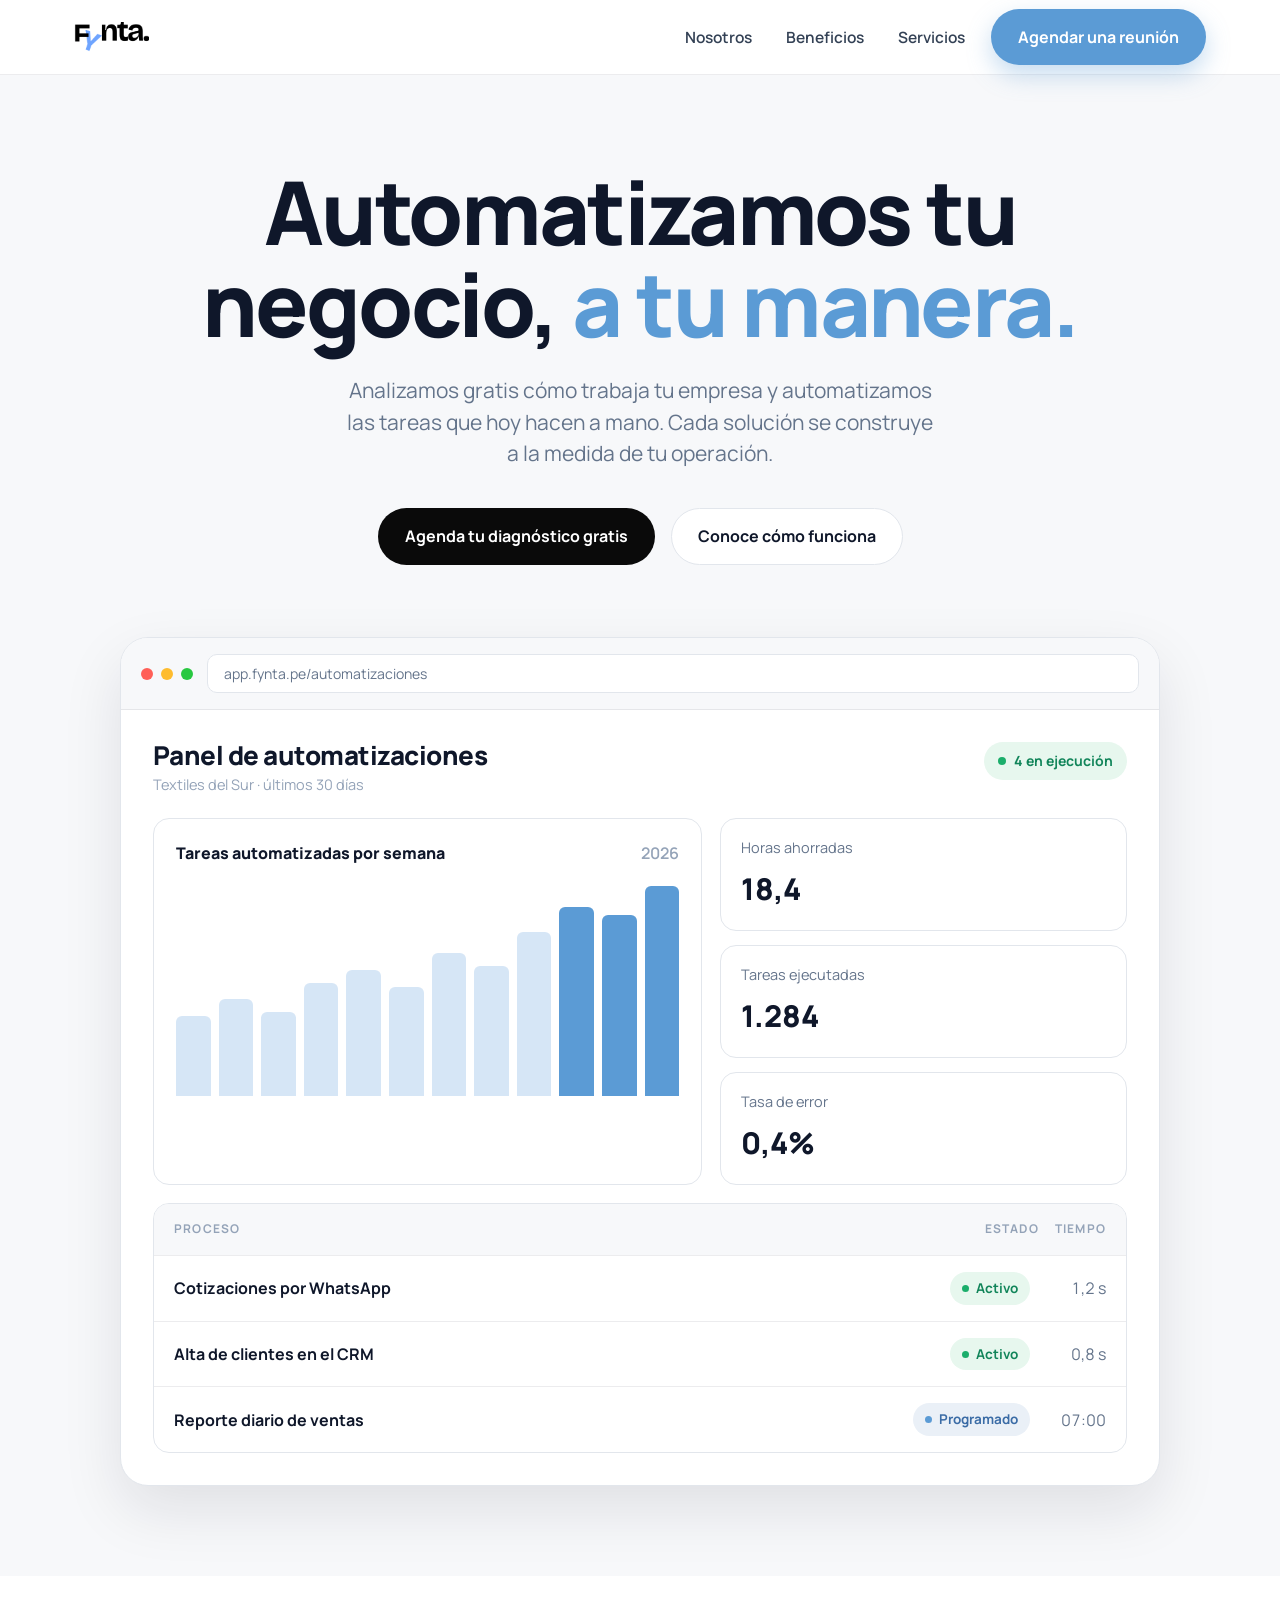
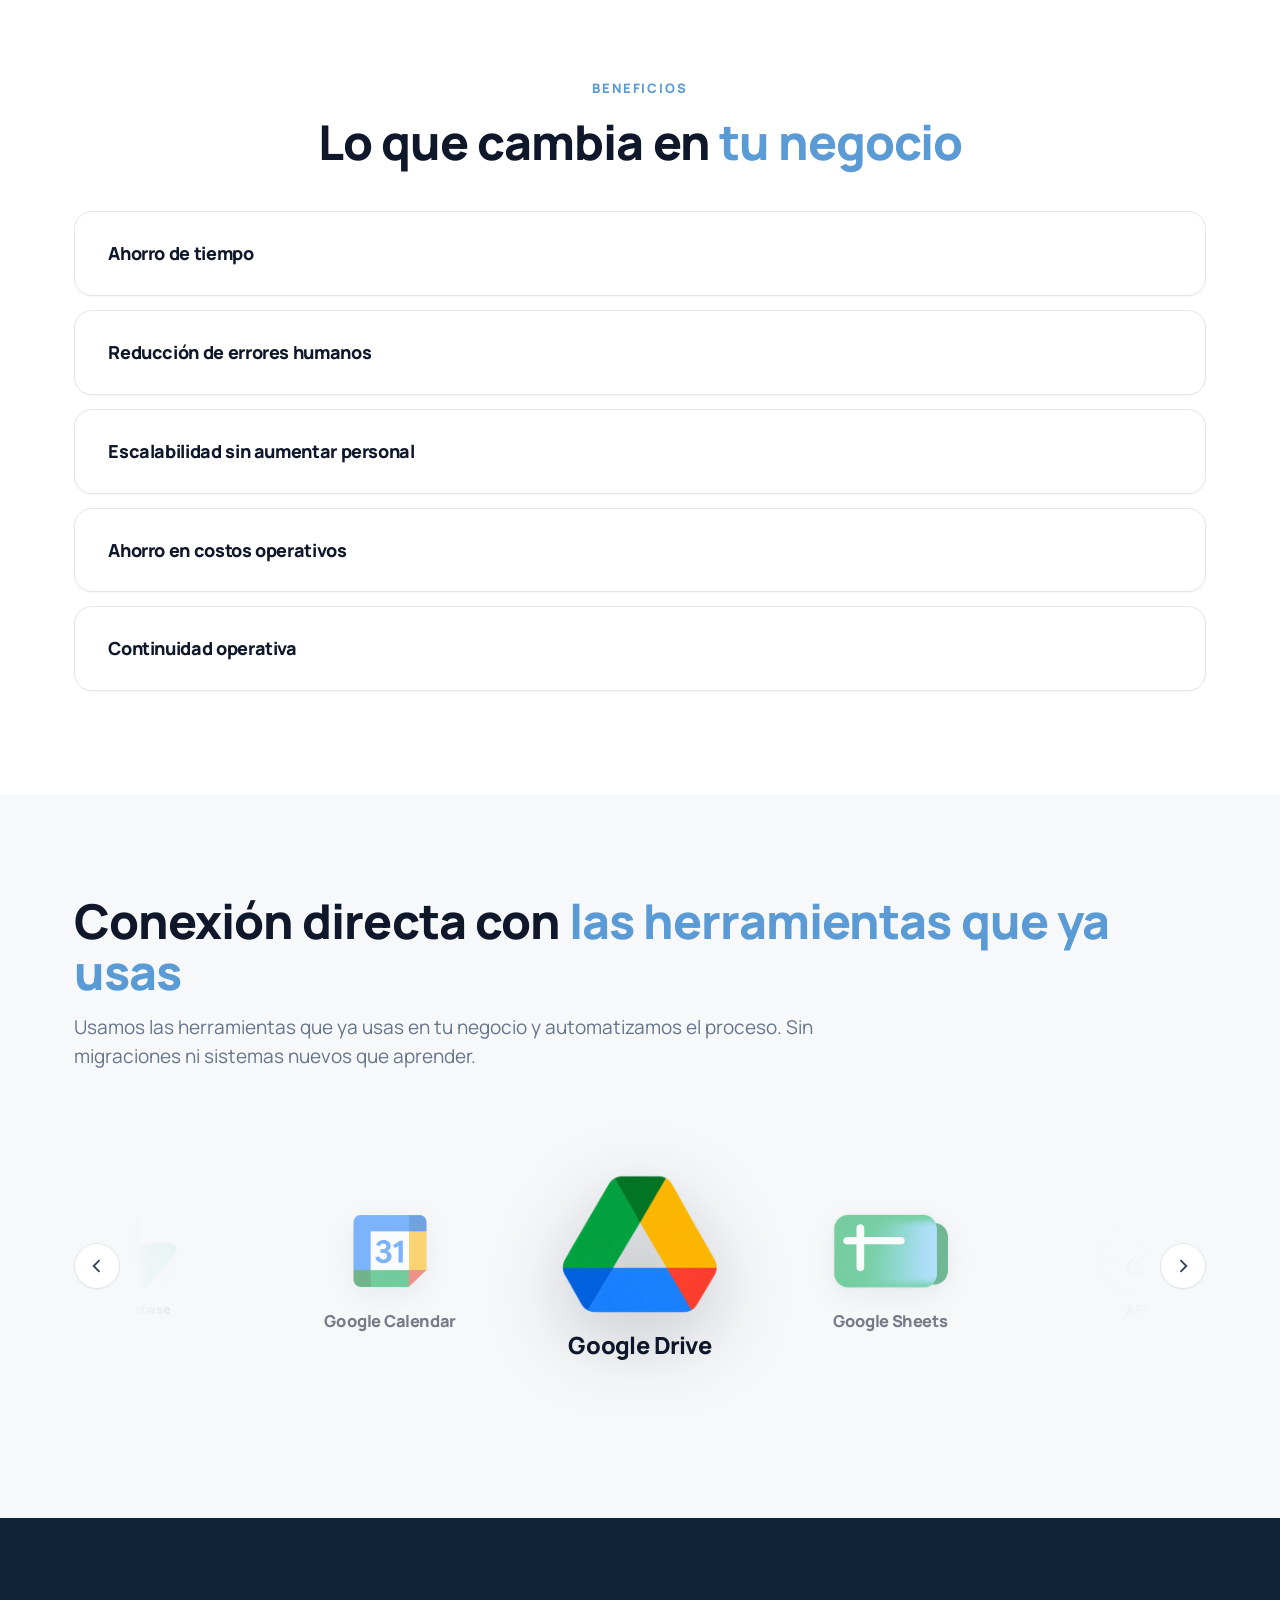
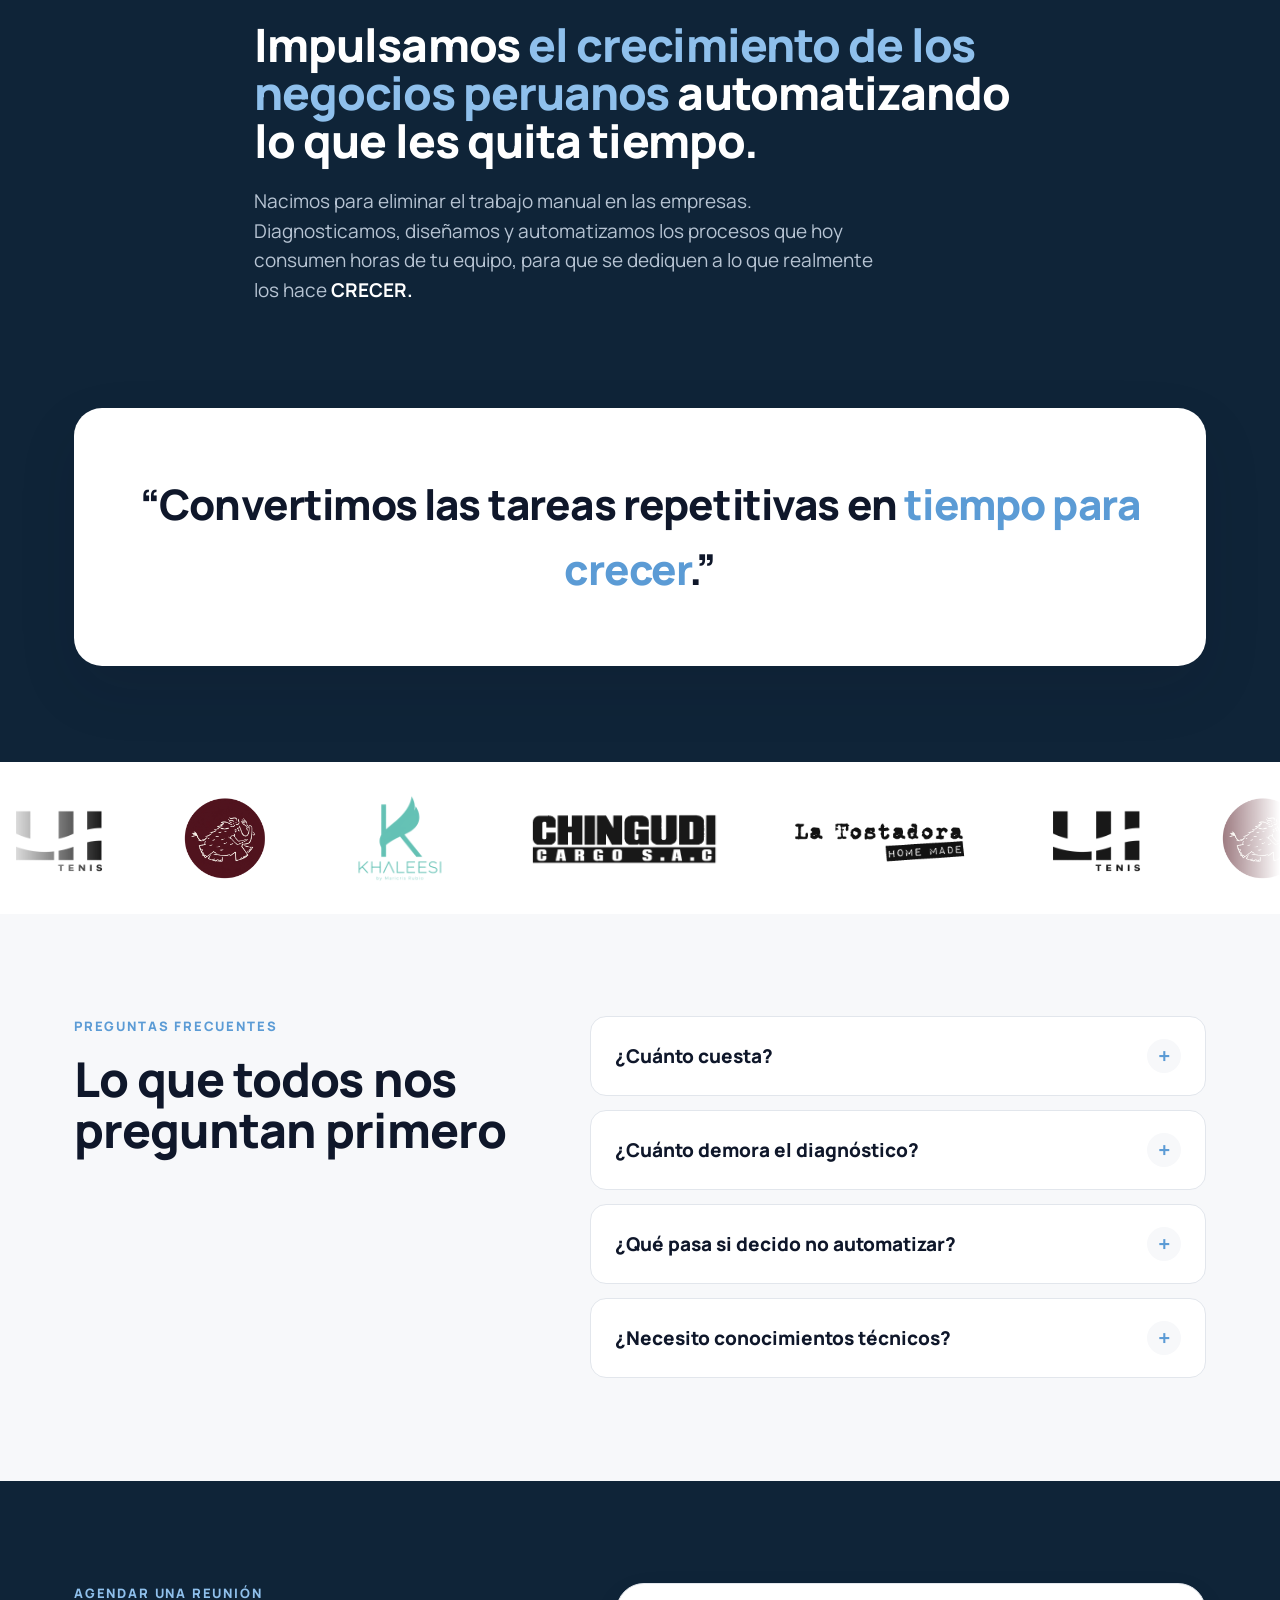
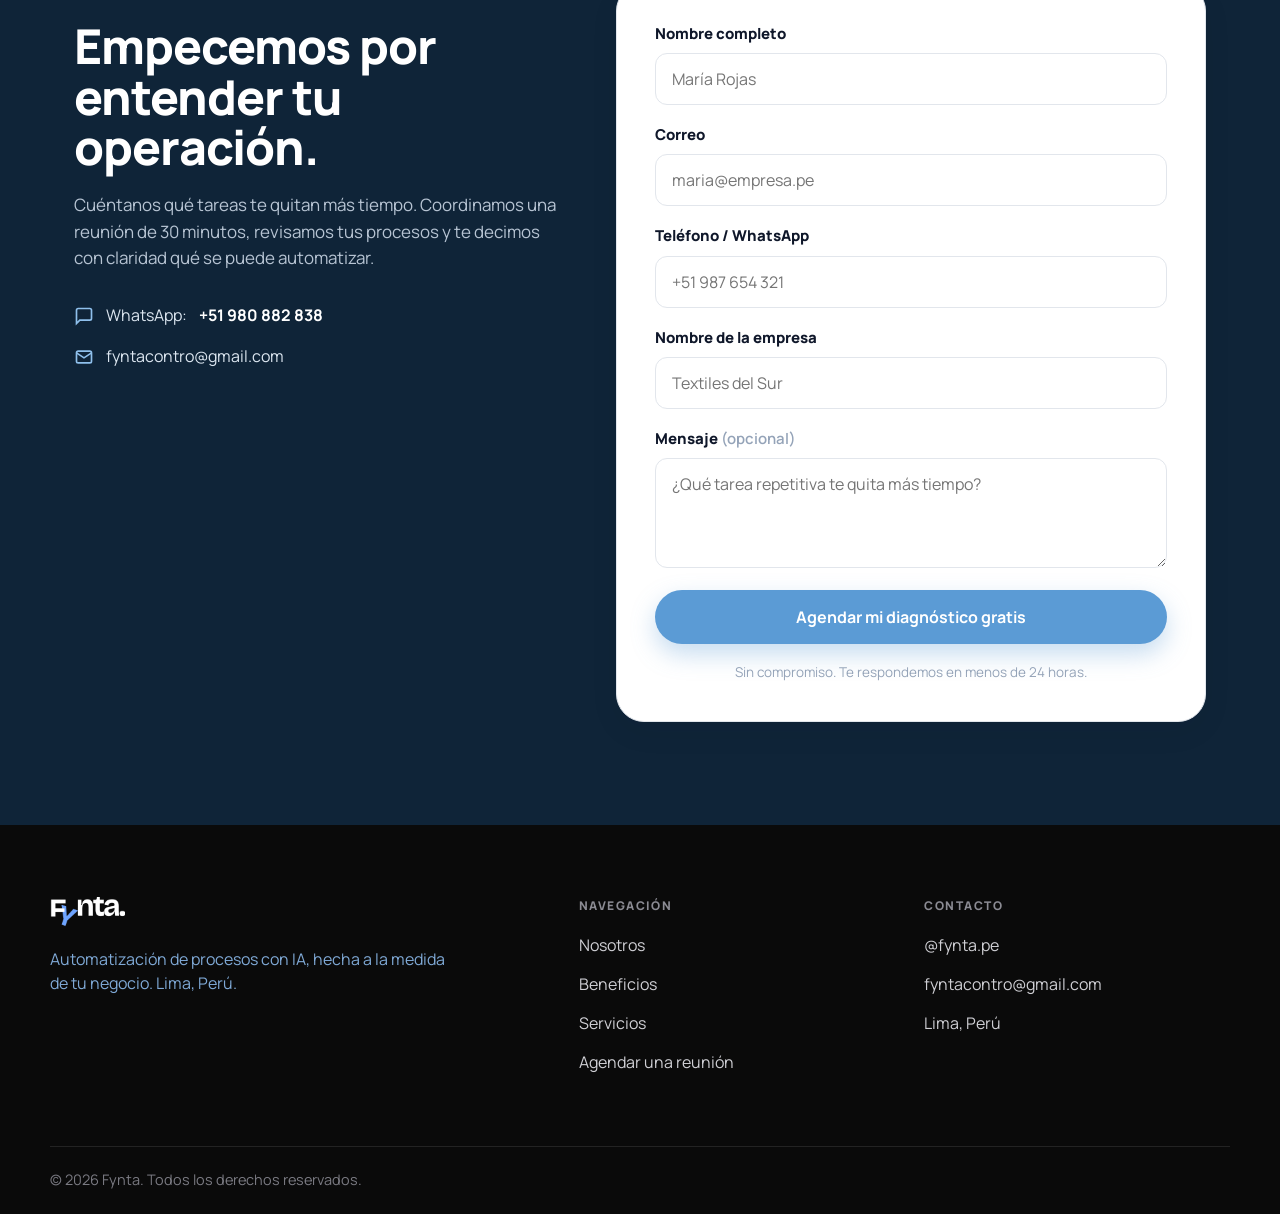
==== index.html @ aec4f963 "Título a solo "Fynta" y nuevo favicon (ícono Fy) Co-Authored-By: Claude Opus 4.8 <noreply@anthropic." ====
<!doctype html>
<html lang="es">
<head>
<meta charset="utf-8" />
<meta name="viewport" content="width=device-width, initial-scale=1" />
<title>Fynta</title>
<meta name="description" content="Analizamos gratis cómo trabaja tu empresa y automatizamos las tareas que hoy hacen a mano. Automatización de procesos con IA, a la medida de tu negocio. Lima, Perú." />
<link rel="preconnect" href="https://fonts.googleapis.com" />
<link rel="preconnect" href="https://fonts.gstatic.com" crossorigin />
<link href="https://fonts.googleapis.com/css2?family=Manrope:wght@500;600;700;800&family=Inter:wght@500;600;700;800&display=swap" rel="stylesheet" />
<link rel="stylesheet" href="styles.css" />
<link rel="icon" href="assets/favicon.png" />
</head>
<body>

<!-- ============ NAVBAR ============ -->
<header class="nav" id="nav">
  <div class="wrap nav-inner">
    <a class="nav-logo" href="index.html" aria-label="Fynta — inicio"><img src="assets/logo-fynta.png" alt="Fynta" /></a>
    <nav class="nav-links">
      <a href="#nosotros">Nosotros</a>
      <a href="#beneficios">Beneficios</a>
      <a href="servicios.html">Servicios</a>
    </nav>
    <div class="nav-cta">
      <a class="btn btn-brand" href="#agendar">Agendar una reunión</a>
    </div>
    <button class="nav-toggle" aria-label="Abrir menú"><span></span><span></span><span></span></button>
  </div>
</header>

<!-- ============ HERO ============ -->
<section class="hero">
  <div class="wrap">
    <h1>Automatizamos tu<br>negocio, <span class="accent">a tu manera.</span></h1>
    <p class="sub">Analizamos gratis cómo trabaja tu empresa y automatizamos las tareas que hoy hacen a mano. Cada solución se construye a la medida de tu operación.</p>
    <div class="hero-cta">
      <a class="btn btn-dark" href="#agendar">Agenda tu diagnóstico gratis</a>
      <a class="btn btn-outline" href="servicios.html">Conoce cómo funciona</a>
    </div>

    <!-- mockup panel -->
    <div class="mock" aria-hidden="true">
      <div class="mock-bar">
        <div class="dots"><i></i><i></i><i></i></div>
        <div class="mock-url">app.fynta.pe/automatizaciones</div>
      </div>
      <div class="mock-body">
        <div class="mock-head">
          <div>
            <h3>Panel de automatizaciones</h3>
            <p>Textiles del Sur · últimos 30 días</p>
          </div>
          <span class="badge-run">4 en ejecución</span>
        </div>
        <div class="mock-grid">
          <div class="chart-card">
            <div class="ct">Tareas automatizadas por semana <span>2026</span></div>
            <div class="bars">
              <i style="height:38%"></i><i style="height:46%"></i><i style="height:40%"></i>
              <i style="height:54%"></i><i style="height:60%"></i><i style="height:52%"></i>
              <i style="height:68%"></i><i style="height:62%"></i><i style="height:78%"></i>
              <i class="hot" style="height:90%"></i><i class="hot" style="height:86%"></i><i class="hot" style="height:100%"></i>
            </div>
          </div>
          <div class="metrics">
            <div class="metric"><div class="l">Horas ahorradas</div><div class="v">18,4</div></div>
            <div class="metric"><div class="l">Tareas ejecutadas</div><div class="v">1.284</div></div>
            <div class="metric"><div class="l">Tasa de error</div><div class="v">0,4%</div></div>
          </div>
        </div>
        <div class="proc">
          <div class="row h"><span>Proceso</span><span>Estado</span><span>Tiempo</span></div>
          <div class="row"><span class="name">Cotizaciones por WhatsApp</span><span class="tag on">Activo</span><span class="time">1,2 s</span></div>
          <div class="row"><span class="name">Alta de clientes en el CRM</span><span class="tag on">Activo</span><span class="time">0,8 s</span></div>
          <div class="row"><span class="name">Reporte diario de ventas</span><span class="tag sch">Programado</span><span class="time">07:00</span></div>
        </div>
      </div>
    </div>
  </div>
</section>

<!-- ============ BENEFICIOS ============ -->
<section class="section" id="beneficios">
  <div class="wrap ben-wrap">
    <div class="ben-intro">
      <div class="kicker">Beneficios</div>
      <h2 class="sec-title">Lo que cambia en <span class="accent">tu negocio</span></h2>
    </div>
    <div class="ben-list">
      <article class="ben-item">
        <h3>Ahorro de tiempo</h3>
        <p>Las tareas repetitivas y manuales se ejecutan de forma automática, reduciendo drásticamente el tiempo que antes tomaba hacerlas a mano.</p>
      </article>
      <article class="ben-item">
        <h3>Reducción de errores humanos</h3>
        <p>Al eliminar la intervención manual en procesos rutinarios, se minimizan los errores por fatiga, descuido o falta de atención.</p>
      </article>
      <article class="ben-item">
        <h3>Escalabilidad sin aumentar personal</h3>
        <p>El sistema puede absorber mayor volumen de trabajo sin que la empresa necesite contratar más personas para sostener ese crecimiento.</p>
      </article>
      <article class="ben-item">
        <h3>Ahorro en costos operativos</h3>
        <p>Se reduce la dependencia de personal dedicado exclusivamente a tareas repetitivas, disminuyendo los costos asociados a esa carga de trabajo.</p>
      </article>
      <article class="ben-item">
        <h3>Continuidad operativa</h3>
        <p>Los procesos automatizados no dependen de que una persona en particular esté presente; el trabajo sigue fluyendo aunque haya ausencias o cambios de personal.</p>
      </article>
    </div>
  </div>
</section>

<!-- ============ ECOSISTEMA ============ -->
<section class="section" style="background:var(--gray-50)" id="ecosistema">
  <div class="wrap">
    <h2 class="sec-title">Conexión directa con <span class="accent">las herramientas que ya usas</span></h2>
    <p class="eco-sub">Usamos las herramientas que ya usas en tu negocio y automatizamos el proceso. Sin migraciones ni sistemas nuevos que aprender.</p>

    <div class="eco-carousel">
      <button class="eco-nav prev" aria-label="Anterior">
        <svg viewBox="0 0 24 24" fill="none" stroke="currentColor" stroke-width="2.2"><path d="M15 5l-7 7 7 7"/></svg>
      </button>
      <div class="eco-stage"><div class="eco-track">
        <article class="eco-card">
          <div class="eco-logo"><img src="assets/google-drive.webp" alt="Google Drive" loading="lazy"></div>
          <h3 class="eco-name">Google Drive</h3>
        </article>
        <article class="eco-card">
          <div class="eco-logo"><img src="assets/google-sheets.webp" alt="Google Sheets" loading="lazy"></div>
          <h3 class="eco-name">Google Sheets</h3>
        </article>
        <article class="eco-card">
          <div class="eco-logo"><img src="assets/apis.webp" alt="APIs" loading="lazy"></div>
          <h3 class="eco-name">APIs</h3>
        </article>
        <article class="eco-card">
          <div class="eco-logo"><img src="assets/meta.webp" alt="Meta" loading="lazy"></div>
          <h3 class="eco-name">Meta</h3>
        </article>
        <article class="eco-card">
          <div class="eco-logo"><img src="assets/web.webp" alt="Páginas web" loading="lazy"></div>
          <h3 class="eco-name">Páginas web</h3>
        </article>
        <article class="eco-card">
          <div class="eco-logo"><img src="assets/instagram.webp" alt="Instagram" loading="lazy"></div>
          <h3 class="eco-name">Instagram</h3>
        </article>
        <article class="eco-card">
          <div class="eco-logo"><img src="assets/gmail.webp" alt="Gmail" loading="lazy"></div>
          <h3 class="eco-name">Gmail</h3>
        </article>
        <article class="eco-card">
          <div class="eco-logo"><img src="assets/shopify.webp" alt="Shopify" loading="lazy"></div>
          <h3 class="eco-name">Shopify</h3>
        </article>
        <article class="eco-card">
          <div class="eco-logo"><img src="assets/whatsapp.webp" alt="WhatsApp" loading="lazy"></div>
          <h3 class="eco-name">WhatsApp</h3>
        </article>
        <article class="eco-card">
          <div class="eco-logo"><img src="assets/supabase.webp" alt="Supabase" loading="lazy"></div>
          <h3 class="eco-name">Supabase</h3>
        </article>
        <article class="eco-card">
          <div class="eco-logo"><img src="assets/google-calendar.webp" alt="Google Calendar" loading="lazy"></div>
          <h3 class="eco-name">Google Calendar</h3>
        </article>
      </div></div>
      <button class="eco-nav next" aria-label="Siguiente">
        <svg viewBox="0 0 24 24" fill="none" stroke="currentColor" stroke-width="2.2"><path d="M9 5l7 7-7 7"/></svg>
      </button>
    </div>
  </div>
</section>

<!-- ============ NOSOTROS ============ -->
<section class="section navy-sec" id="nosotros">
  <div class="wrap about">
    <div>
      <h2>Impulsamos <span class="lt">el crecimiento de los negocios peruanos</span> automatizando lo que les quita tiempo.</h2>
      <p>Nacimos para eliminar el trabajo manual en las empresas. Diagnosticamos, diseñamos y automatizamos los procesos que hoy consumen horas de tu equipo, para que se dediquen a lo que realmente los hace <b>CRECER.</b></p>
    </div>
  </div>
</section>

<!-- ============ FRASE DESTACADA ============ -->
<section class="quote-sec">
  <div class="wrap">
    <div class="quote-card">
      <p>“Convertimos las tareas repetitivas en <span class="accent">tiempo para crecer</span>.”</p>
    </div>
  </div>
</section>

<!-- ============ MARQUEE — EMPRESAS CLIENTES ============ -->
<section class="marquee-wrap empresas" aria-label="Empresas que confían en Fynta">
  <div class="marquee">
    <div class="marquee-track">
      <!-- set 1 (5 logos × 3 para densidad) -->
      <span class="chip"><img src="assets/cli-lh-tenis.png" alt="LH Tenis" loading="lazy"></span>
      <span class="chip"><img src="assets/cli-mammoth.webp" alt="" loading="lazy"></span>
      <span class="chip"><img src="assets/cli-khaleesi.png" alt="Khaleesi" loading="lazy"></span>
      <span class="chip"><img src="assets/cli-chingudi.png" alt="Chingudi Cargo" loading="lazy"></span>
      <span class="chip"><img src="assets/cli-tostadora.png" alt="La Tostadora Home Made" loading="lazy"></span>
      <span class="chip"><img src="assets/cli-lh-tenis.png" alt="LH Tenis" loading="lazy"></span>
      <span class="chip"><img src="assets/cli-mammoth.webp" alt="" loading="lazy"></span>
      <span class="chip"><img src="assets/cli-khaleesi.png" alt="Khaleesi" loading="lazy"></span>
      <span class="chip"><img src="assets/cli-chingudi.png" alt="Chingudi Cargo" loading="lazy"></span>
      <span class="chip"><img src="assets/cli-tostadora.png" alt="La Tostadora Home Made" loading="lazy"></span>
      <span class="chip"><img src="assets/cli-lh-tenis.png" alt="LH Tenis" loading="lazy"></span>
      <span class="chip"><img src="assets/cli-mammoth.webp" alt="" loading="lazy"></span>
      <span class="chip"><img src="assets/cli-khaleesi.png" alt="Khaleesi" loading="lazy"></span>
      <span class="chip"><img src="assets/cli-chingudi.png" alt="Chingudi Cargo" loading="lazy"></span>
      <span class="chip"><img src="assets/cli-tostadora.png" alt="La Tostadora Home Made" loading="lazy"></span>
      <!-- set 2 (duplicado exacto para loop continuo) -->
      <span class="chip"><img src="assets/cli-lh-tenis.png" alt="LH Tenis" loading="lazy"></span>
      <span class="chip"><img src="assets/cli-mammoth.webp" alt="" loading="lazy"></span>
      <span class="chip"><img src="assets/cli-khaleesi.png" alt="Khaleesi" loading="lazy"></span>
      <span class="chip"><img src="assets/cli-chingudi.png" alt="Chingudi Cargo" loading="lazy"></span>
      <span class="chip"><img src="assets/cli-tostadora.png" alt="La Tostadora Home Made" loading="lazy"></span>
      <span class="chip"><img src="assets/cli-lh-tenis.png" alt="LH Tenis" loading="lazy"></span>
      <span class="chip"><img src="assets/cli-mammoth.webp" alt="" loading="lazy"></span>
      <span class="chip"><img src="assets/cli-khaleesi.png" alt="Khaleesi" loading="lazy"></span>
      <span class="chip"><img src="assets/cli-chingudi.png" alt="Chingudi Cargo" loading="lazy"></span>
      <span class="chip"><img src="assets/cli-tostadora.png" alt="La Tostadora Home Made" loading="lazy"></span>
      <span class="chip"><img src="assets/cli-lh-tenis.png" alt="LH Tenis" loading="lazy"></span>
      <span class="chip"><img src="assets/cli-mammoth.webp" alt="" loading="lazy"></span>
      <span class="chip"><img src="assets/cli-khaleesi.png" alt="Khaleesi" loading="lazy"></span>
      <span class="chip"><img src="assets/cli-chingudi.png" alt="Chingudi Cargo" loading="lazy"></span>
      <span class="chip"><img src="assets/cli-tostadora.png" alt="La Tostadora Home Made" loading="lazy"></span>
    </div>
  </div>
</section>

<!-- ============ FAQ ============ -->
<section class="section" style="background:var(--gray-50)">
  <div class="wrap faq">
    <div class="faq-intro">
      <div class="kicker">Preguntas frecuentes</div>
      <h2 class="sec-title">Lo que todos nos preguntan primero</h2>
    </div>
    <div class="faq-list">
      <div class="faq-item">
        <button class="faq-q" aria-expanded="false">¿Cuánto cuesta? <span class="faq-icon">+</span></button>
        <div class="faq-a"><div class="inner">No trabajamos con precios estándar. El costo sale del diagnóstico gratuito: revisamos tu proceso, definimos el alcance y recién ahí te pasamos una cotización clara, sin sorpresas ni mensualidades obligatorias.</div></div>
      </div>
      <div class="faq-item">
        <button class="faq-q" aria-expanded="false">¿Cuánto demora el diagnóstico? <span class="faq-icon">+</span></button>
        <div class="faq-a"><div class="inner">Empezamos con una reunión de 30 minutos. Con eso entendemos tu operación y, en pocos días, te decimos qué se puede automatizar y qué impacto tendría.</div></div>
      </div>
      <div class="faq-item">
        <button class="faq-q" aria-expanded="false">¿Qué pasa si decido no automatizar? <span class="faq-icon">+</span></button>
        <div class="faq-a"><div class="inner">Nada. El diagnóstico es gratuito y sin compromiso. Si no hay nada que valga la pena automatizar, te lo decimos con claridad.</div></div>
      </div>
      <div class="faq-item">
        <button class="faq-q" aria-expanded="false">¿Necesito conocimientos técnicos? <span class="faq-icon">+</span></button>
        <div class="faq-a"><div class="inner">Para nada. Nosotros nos encargamos de todo lo técnico. Tu equipo sigue trabajando con las herramientas que ya conoce; los flujos corren solos por detrás.</div></div>
      </div>
    </div>
  </div>
</section>

<!-- ============ AGENDAR ============ -->
<section class="section navy-sec" id="agendar">
  <div class="wrap book">
    <div class="book-intro">
      <div class="kicker">Agendar una reunión</div>
      <h2 class="sec-title">Empecemos por entender tu operación.</h2>
      <p>Cuéntanos qué tareas te quitan más tiempo. Coordinamos una reunión de 30 minutos, revisamos tus procesos y te decimos con claridad qué se puede automatizar.</p>
      <div class="book-contact">
        <a href="https://wa.me/51980882838">
          <svg viewBox="0 0 24 24" fill="none" stroke="currentColor" stroke-width="2"><path d="M21 15a2 2 0 0 1-2 2H7l-4 4V5a2 2 0 0 1 2-2h14a2 2 0 0 1 2 2Z"/></svg>
          WhatsApp: <b>+51 980 882 838</b>
        </a>
        <a href="mailto:fyntacontro@gmail.com">
          <svg viewBox="0 0 24 24" fill="none" stroke="currentColor" stroke-width="2"><rect x="3" y="5" width="18" height="14" rx="2"/><path d="m3 7 9 6 9-6"/></svg>
          fyntacontro@gmail.com
        </a>
      </div>
    </div>
    <form class="form" id="book-form">
      <div class="field">
        <label for="f-nombre">Nombre completo</label>
        <input id="f-nombre" name="nombre" type="text" placeholder="María Rojas" required />
      </div>
      <div class="field">
        <label for="f-correo">Correo</label>
        <input id="f-correo" name="correo" type="email" placeholder="maria@empresa.pe" required />
      </div>
      <div class="field">
        <label for="f-tel">Teléfono / WhatsApp</label>
        <input id="f-tel" name="telefono" type="tel" placeholder="+51 987 654 321" />
      </div>
      <div class="field">
        <label for="f-empresa">Nombre de la empresa</label>
        <input id="f-empresa" name="empresa" type="text" placeholder="Textiles del Sur" />
      </div>
      <div class="field">
        <label for="f-msg">Mensaje <span class="opt">(opcional)</span></label>
        <textarea id="f-msg" name="mensaje" placeholder="¿Qué tarea repetitiva te quita más tiempo?"></textarea>
      </div>
      <button class="btn btn-brand" type="submit">Agendar mi diagnóstico gratis</button>
      <p class="form-note">Sin compromiso. Te respondemos en menos de 24 horas.</p>
    </form>
  </div>
</section>

<!-- ============ FOOTER ============ -->
<footer class="footer">
  <div class="wrap footer-top">
    <div>
      <img class="footer-logo" src="assets/logo-fynta-white.png" alt="Fynta" />
      <p class="footer-tag">Automatización de procesos con IA, hecha a la medida de tu negocio. Lima, Perú.</p>
    </div>
    <div>
      <h4>Navegación</h4>
      <ul>
        <li><a href="#nosotros">Nosotros</a></li>
        <li><a href="#beneficios">Beneficios</a></li>
        <li><a href="servicios.html">Servicios</a></li>
        <li><a href="#agendar">Agendar una reunión</a></li>
      </ul>
    </div>
    <div>
      <h4>Contacto</h4>
      <ul>
        <li><a href="https://instagram.com/fynta.pe">@fynta.pe</a></li>
        <li><a href="mailto:fyntacontro@gmail.com">fyntacontro@gmail.com</a></li>
        <li><a href="#">Lima, Perú</a></li>
      </ul>
    </div>
  </div>
  <div class="wrap footer-bottom">
    <span>© 2026 Fynta. Todos los derechos reservados.</span>
  </div>
</footer>

<script src="script.js"></script>
</body>
</html>
---- styles.css ----
/* ============================================================
   Fynta — sistema visual global
   ============================================================ */
:root{
  --white:#FFFFFF;
  --gray-50:#F7F8FA;      /* secciones alternas claras */
  --gray-100:#EEF1F5;
  --gray-200:#E2E6EC;
  --ink:#0F172A;          /* texto principal */
  --ink-soft:#334155;
  --muted:#64748B;        /* texto gris secundario */
  --muted-2:#94A3B8;
  --brand:#5B9BD5;        /* azul de marca */
  --brand-strong:#4A89C6;
  --brand-100:#EAF2FB;
  --brand-200:#D6E6F6;
  --navy:#0F2438;         /* azul marino oscuro */
  --navy-2:#16324F;
  --black:#0A0A0A;
  --accent-warm:#F5B301;  /* borde acento FAQ */
  --divider:rgba(15,23,42,.08);
  --shadow-sm:0 1px 2px rgba(15,23,42,.04);
  --shadow-md:0 10px 30px rgba(15,23,42,.06);
  --shadow-lg:0 24px 60px rgba(15,23,42,.10);
  --radius:20px;
  --radius-lg:28px;
  --pill:999px;
  --maxw:1180px;
  --font:'Manrope','Inter',system-ui,-apple-system,Segoe UI,Roboto,sans-serif;
}

*{box-sizing:border-box}
html{scroll-behavior:smooth}
body{
  margin:0;
  font-family:var(--font);
  color:var(--ink);
  background:var(--white);
  -webkit-font-smoothing:antialiased;
  text-rendering:optimizeLegibility;
  line-height:1.55;
  overflow-x:hidden;
}
img{max-width:100%;display:block}
a{color:inherit;text-decoration:none}
button{font-family:inherit}
h1,h2,h3{line-height:1.05;letter-spacing:-.02em;margin:0}
p{margin:0}

.wrap{max-width:var(--maxw);margin:0 auto;padding:0 24px}
.accent{color:var(--brand)}
.section{padding:clamp(56px,8vw,110px) 0}
.kicker{
  font-size:13px;font-weight:800;letter-spacing:.14em;text-transform:uppercase;
  color:var(--brand);margin-bottom:18px;
}
.sec-title{font-size:clamp(30px,4.4vw,48px);font-weight:800}
.lead{color:var(--muted);font-size:clamp(16px,1.6vw,19px);max-width:56ch}

/* ---------- Botones ---------- */
.btn{
  display:inline-flex;align-items:center;justify-content:center;gap:8px;
  border-radius:var(--pill);font-weight:700;font-size:16px;
  padding:15px 26px;cursor:pointer;border:1.5px solid transparent;
  transition:transform .18s ease,box-shadow .25s ease,background .2s ease,color .2s ease;
  white-space:nowrap;
}
.btn:active{transform:translateY(1px)}
.btn-brand{background:var(--brand);color:#fff;box-shadow:0 10px 24px rgba(91,155,213,.35)}
.btn-brand:hover{background:var(--brand-strong);box-shadow:0 14px 30px rgba(91,155,213,.45)}
.btn-dark{background:var(--black);color:#fff}
.btn-dark:hover{background:#1c1c1c;box-shadow:0 12px 26px rgba(0,0,0,.22)}
.btn-outline{background:#fff;color:var(--ink);border-color:var(--gray-200)}
.btn-outline:hover{border-color:var(--brand);color:var(--brand)}

/* ============================================================
   NAVBAR
   ============================================================ */
.nav{
  position:sticky;top:0;z-index:60;background:rgba(255,255,255,.9);
  backdrop-filter:saturate(180%) blur(12px);
  border-bottom:1px solid var(--divider);
}
.nav-inner{display:flex;align-items:center;justify-content:flex-start;height:74px;gap:26px}
.nav-logo img{height:30px;width:auto}
.nav-links{display:flex;align-items:center;gap:34px;margin-left:auto}
.nav-links a{color:var(--ink-soft);font-weight:600;font-size:15.5px;transition:color .2s}
.nav-links a:hover{color:var(--brand)}
.nav-links a.active{color:var(--ink);font-weight:800}
.nav-cta{display:flex;align-items:center;gap:8px}
.nav-toggle{display:none;background:none;border:0;cursor:pointer;padding:6px}
.nav-toggle span{display:block;width:24px;height:2px;background:var(--ink);margin:5px 0;border-radius:2px;transition:.25s}

/* ============================================================
   HERO (Home)
   ============================================================ */
.hero{background:var(--gray-50);padding:clamp(48px,7vw,96px) 0 clamp(60px,7vw,90px);text-align:center;position:relative}
.hero h1{font-size:clamp(44px,7.2vw,88px);font-weight:800;letter-spacing:-.03em}
.hero .sub{margin:26px auto 0;max-width:46ch;color:var(--muted);font-size:clamp(17px,1.9vw,21px);line-height:1.5}
.hero-cta{display:flex;gap:16px;justify-content:center;flex-wrap:wrap;margin-top:38px}

/* mockup panel */
.mock{
  max-width:1040px;margin:clamp(44px,6vw,72px) auto 0;background:#fff;
  border:1px solid var(--gray-200);border-radius:var(--radius-lg);
  box-shadow:var(--shadow-lg);overflow:hidden;text-align:left;
}
.mock-bar{display:flex;align-items:center;gap:14px;padding:16px 20px;background:var(--gray-50);border-bottom:1px solid var(--divider)}
.dots{display:flex;gap:8px}
.dots i{width:12px;height:12px;border-radius:50%;display:block}
.dots i:nth-child(1){background:#ff5f57}.dots i:nth-child(2){background:#febc2e}.dots i:nth-child(3){background:#28c840}
.mock-url{flex:1;background:#fff;border:1px solid var(--gray-200);border-radius:10px;padding:8px 16px;color:var(--muted);font-size:14px}
.mock-body{padding:clamp(20px,3vw,32px)}
.mock-head{display:flex;justify-content:space-between;align-items:flex-start;gap:16px;margin-bottom:22px}
.mock-head h3{font-size:clamp(20px,2.4vw,26px);font-weight:800}
.mock-head p{color:var(--muted-2);font-size:14.5px;margin-top:4px}
.badge-run{display:inline-flex;align-items:center;gap:8px;background:#E7F7EE;color:#12855A;font-weight:700;font-size:14px;padding:8px 14px;border-radius:var(--pill)}
.badge-run::before{content:"";width:8px;height:8px;border-radius:50%;background:#1BAE6B}
.mock-grid{display:grid;grid-template-columns:1.35fr 1fr;gap:18px}
.chart-card{border:1px solid var(--gray-200);border-radius:16px;padding:22px}
.chart-card .ct{display:flex;justify-content:space-between;font-weight:800;color:var(--ink);margin-bottom:20px}
.chart-card .ct span{color:var(--muted-2);font-weight:600}
.bars{display:flex;align-items:flex-end;gap:8px;height:210px}
.bars i{flex:1;background:var(--brand-200);border-radius:6px 6px 0 0;display:block}
.bars i.hot{background:var(--brand)}
.metrics{display:grid;gap:14px}
.metric{border:1px solid var(--gray-200);border-radius:16px;padding:18px 20px}
.metric .l{color:var(--muted);font-size:14.5px}
.metric .v{font-size:clamp(24px,3vw,30px);font-weight:800;margin-top:6px}
.proc{margin-top:18px;border:1px solid var(--gray-200);border-radius:16px;overflow:hidden}
.proc .row{display:grid;grid-template-columns:1fr auto auto;gap:16px;align-items:center;padding:16px 20px;border-top:1px solid var(--divider)}
.proc .row.h{background:var(--gray-50);border-top:0;font-size:12px;letter-spacing:.1em;text-transform:uppercase;color:var(--muted-2);font-weight:700}
.proc .row .name{font-weight:700}
.proc .row .time{color:var(--muted);min-width:60px;text-align:right;font-variant-numeric:tabular-nums}
.tag{display:inline-flex;align-items:center;gap:7px;font-weight:700;font-size:13.5px;padding:6px 12px;border-radius:var(--pill)}
.tag::before{content:"";width:7px;height:7px;border-radius:50%}
.tag.on{background:#E7F7EE;color:#12855A}.tag.on::before{background:#1BAE6B}
.tag.sch{background:#EAF0F7;color:#3B6CA6}.tag.sch::before{background:#5B9BD5}

/* ============================================================
   MARQUEE (franjas de scroll automático)  — técnica compartida
   ============================================================ */
.marquee-wrap{background:var(--gray-50);padding:clamp(14px,2vw,22px) 0;overflow:hidden}
.marquee-kicker{text-align:center;color:var(--muted-2);font-weight:800;font-size:13px;letter-spacing:.14em;text-transform:uppercase;margin-bottom:24px}
.marquee{overflow:hidden;-webkit-mask-image:linear-gradient(90deg,transparent,#000 8%,#000 92%,transparent);mask-image:linear-gradient(90deg,transparent,#000 8%,#000 92%,transparent)}
.marquee-track{display:flex;align-items:center;width:max-content;gap:clamp(48px,6vw,84px);animation:marquee 38s linear infinite}
.marquee:hover .marquee-track{animation-play-state:paused}
@keyframes marquee{from{transform:translateX(0)}to{transform:translateX(-50%)}}
.chip{
  display:inline-flex;align-items:center;gap:10px;flex:0 0 auto;white-space:nowrap;
  font-weight:800;font-size:clamp(15px,1.5vw,19px);letter-spacing:.005em;
  color:var(--muted-2);transition:color .25s ease;
}
.marquee:hover .chip{color:var(--muted)}
.chip .ico{display:none}
.chip img{width:26px;height:26px;object-fit:contain;flex:0 0 auto}
/* Variante: logos grandes con nombre debajo (página Servicios) */
.marquee-wrap.logos{padding:clamp(26px,3.4vw,40px) 0}
.marquee-wrap.logos .marquee-track{gap:clamp(40px,5vw,72px)}
.marquee-wrap.logos .chip{
  flex-direction:column;gap:14px;color:var(--ink-soft);font-size:16px;
}
.marquee-wrap.logos .chip img{
  width:auto;height:clamp(72px,8vw,104px);max-width:150px;
  filter:drop-shadow(0 10px 18px rgba(15,23,42,.10));
}
/* Variante: logos de empresas clientes en gris oscuro sobre blanco (Home) */
.marquee-wrap.empresas{background:#fff;padding:clamp(20px,2.8vw,32px) 0}
.marquee-wrap.empresas .marquee-track{gap:clamp(40px,5vw,72px)}
.marquee-wrap.empresas .chip{gap:0}
.marquee-wrap.empresas .chip img{
  width:auto;height:clamp(64px,7vw,88px);max-width:190px;object-fit:contain;
  opacity:1;transition:opacity .3s ease}
@media (prefers-reduced-motion:reduce){.marquee-track{animation-duration:120s}}

/* ============================================================
   NOSOTROS (fondo navy)
   ============================================================ */
.navy-sec{background:var(--navy);color:#fff}
.about{display:block;max-width:820px}
.about h2{font-size:clamp(30px,4.2vw,46px);font-weight:800;letter-spacing:-.02em}
.about h2 .lt{color:#8FC0EC}
.about p{color:#B7C4D3;font-size:clamp(16px,1.7vw,19px);margin-top:22px;max-width:52ch}
.about p b{color:#fff}
.loc{display:inline-flex;align-items:center;gap:10px;margin-top:26px;background:rgba(255,255,255,.06);border:1px solid rgba(255,255,255,.12);border-radius:var(--pill);padding:12px 20px;font-weight:700;color:#DCE6F0}
.loc svg{width:18px;height:18px}
.about-card{background:#fff;border-radius:var(--radius-lg);padding:14px;box-shadow:var(--shadow-lg)}
.about-photo{
  position:relative;border-radius:18px;overflow:hidden;
  aspect-ratio:4/3;background:#0f2438;
}
.about-photo img{position:absolute;inset:0;width:100%;height:100%;object-fit:cover;display:block}
.about-photo .plabel{position:absolute;top:16px;left:16px;background:rgba(15,36,56,.82);color:#fff;font-weight:800;font-size:12px;letter-spacing:.08em;text-transform:uppercase;padding:9px 14px;border-radius:10px}

/* frase destacada */
.quote-sec{background:var(--navy);padding:0 0 clamp(60px,8vw,96px)}
.quote-card{background:#fff;border-radius:var(--radius-lg);box-shadow:var(--shadow-lg);text-align:center;padding:clamp(38px,6vw,64px) clamp(24px,5vw,60px)}
.quote-card p{font-size:clamp(26px,3.8vw,42px);font-weight:800;letter-spacing:-.02em;color:var(--ink)}

/* ============================================================
   BENEFICIOS
   ============================================================ */
.ben-head{display:flex;justify-content:space-between;align-items:flex-end;gap:20px;flex-wrap:wrap;margin-bottom:38px}
.ben-head .sec-title{font-size:clamp(30px,4.2vw,46px);font-weight:800}
.ben-link{color:var(--brand);font-weight:700;white-space:nowrap}
.ben-link:hover{text-decoration:underline}
/* ============================================================
   FAQ
   ============================================================ */
.faq{display:grid;grid-template-columns:.85fr 1.15fr;gap:clamp(30px,5vw,60px);align-items:start}
.faq-intro .sec-title{margin-bottom:18px}
.faq-intro p{color:var(--muted)}
.faq-list{display:grid;gap:14px}
.faq-item{border:1px solid var(--gray-200);border-radius:16px;background:#fff;overflow:hidden;transition:border-color .2s,box-shadow .2s}
.faq-item.open{box-shadow:var(--shadow-md)}
.faq-item.accent-open{border-color:var(--accent-warm);box-shadow:0 0 0 1px var(--accent-warm)}
.faq-q{display:flex;align-items:center;justify-content:space-between;gap:16px;width:100%;background:none;border:0;cursor:pointer;padding:22px 24px;text-align:left;font-size:19px;font-weight:800;color:var(--ink)}
.faq-icon{flex:0 0 auto;width:34px;height:34px;border-radius:50%;background:var(--gray-50);display:grid;place-items:center;color:var(--brand);font-size:22px;font-weight:700;transition:transform .25s,background .2s}
.faq-item.open .faq-icon{background:var(--brand-100)}
.faq-a{max-height:0;overflow:hidden;transition:max-height .3s ease}
.faq-a .inner{padding:0 24px 24px;color:var(--muted);font-size:16px}
/* Beneficios: título centrado arriba + casillas título+descripción (siempre visibles) */
.ben-intro{text-align:center;margin-bottom:clamp(28px,4vw,44px)}
.ben-list{display:grid;gap:14px}
.ben-item{
  background:#fff;border:1px solid var(--gray-200);border-radius:18px;
  padding:clamp(24px,2.6vw,32px) clamp(24px,2.6vw,34px);
  box-shadow:var(--shadow-sm);transition:box-shadow .25s,transform .25s}
.ben-item{cursor:default}
.ben-item:hover{box-shadow:var(--shadow-md);transform:translateY(-2px)}
.ben-item h3{font-size:18px;font-weight:800;color:var(--ink);margin:0}
.ben-item p{max-height:0;overflow:hidden;opacity:0;margin:0;
  color:var(--muted);font-size:14px;line-height:1.5;
  transition:max-height .35s ease,opacity .3s ease,margin .35s ease}
.ben-item:hover p,.ben-item:focus-within p{max-height:220px;opacity:1;margin:8px 0 0}

/* ============================================================
   FORMULARIO / AGENDAR
   ============================================================ */
.book{display:grid;grid-template-columns:.9fr 1.1fr;gap:clamp(30px,5vw,60px);align-items:start}
.book-intro .sec-title{margin-bottom:20px}
.book-intro p{color:var(--muted);font-size:17px}
.book-contact{display:grid;gap:16px;margin-top:32px}
.book-contact a{display:flex;align-items:center;gap:12px;color:var(--ink-soft);font-size:16px}
.book-contact a b{color:var(--ink)}
.book-contact svg{width:20px;height:20px;color:var(--brand);flex:0 0 auto}
.form{background:#fff;border:1px solid var(--gray-200);border-radius:var(--radius-lg);box-shadow:var(--shadow-md);padding:clamp(24px,3.4vw,38px);display:grid;gap:18px}
.field{display:grid;gap:8px}
.field label{font-weight:800;font-size:15px;color:var(--ink)}
.field label .opt{color:var(--muted-2);font-weight:600}
.field input,.field textarea{
  width:100%;border:1px solid var(--gray-200);border-radius:12px;padding:14px 16px;
  font-family:inherit;font-size:16px;color:var(--ink);background:#fff;transition:border-color .2s,box-shadow .2s;
}
.field input:focus,.field textarea:focus{outline:none;border-color:var(--brand);box-shadow:0 0 0 3px rgba(91,155,213,.18)}
.field textarea{min-height:110px;resize:vertical}
.form .btn{width:100%;margin-top:4px}
.form-note{color:var(--muted-2);font-size:13.5px;text-align:center}
/* Agendar sobre fondo navy */
#agendar .kicker{color:#8FC0EC}
#agendar .book-intro p{color:#B7C4D3}
#agendar .book-contact a{color:#DCE6F0}
#agendar .book-contact a b{color:#fff}
#agendar .book-contact svg{color:#8FC0EC}

/* ============================================================
   FOOTER
   ============================================================ */
.footer{background:#0A0A0A;color:#cfcfd4}
.footer-top{display:grid;grid-template-columns:1.6fr 1fr 1fr;gap:40px;padding:clamp(48px,6vw,72px) 0}
.footer-logo{height:30px;width:auto;margin-bottom:20px}
.footer-tag{color:#7fa9d6;max-width:40ch;font-size:16px}
.footer h4{color:#8b8b93;font-size:12px;letter-spacing:.12em;text-transform:uppercase;margin:0 0 18px;font-weight:800}
.footer ul{list-style:none;margin:0;padding:0;display:grid;gap:14px}
.footer ul a{color:#cfcfd4;transition:color .2s}
.footer ul a:hover{color:#fff}
.footer-bottom{border-top:1px solid rgba(255,255,255,.1);display:flex;justify-content:space-between;gap:16px;flex-wrap:wrap;padding:22px 0;color:#7a7a82;font-size:14.5px}

/* ============================================================
   SERVICIOS — hero
   ============================================================ */
/* ===== Servicios — Proceso (hero + pasos unidos) ===== */
.svc-proceso{background:var(--gray-50)}
.proc-grid{display:grid;grid-template-columns:.92fr 1.08fr;gap:clamp(32px,5vw,68px);align-items:center}
.proc-left h1{font-size:clamp(42px,5.8vw,76px);font-weight:800;letter-spacing:-.03em;margin-top:14px;line-height:1.02}
.proc-left p{color:var(--muted);font-size:clamp(16px,1.7vw,19px);margin-top:22px;max-width:38ch}
/* casillas blancas apiladas en una columna (contenido siempre visible) */
.proc-list{display:grid;grid-template-columns:1fr;gap:12px}
.pstep{display:block;
  background:#fff;border:1px solid var(--gray-200);border-radius:14px;
  padding:clamp(13px,1.5vw,17px) clamp(18px,2vw,24px);
  box-shadow:0 16px 34px rgba(15,23,42,.11);
  transition:box-shadow .3s ease,transform .3s ease}
.pstep:hover{box-shadow:0 24px 48px rgba(15,23,42,.16);transform:translateY(-3px)}
.pstep .pnum{display:block;color:var(--brand);font-weight:800;font-size:16px;letter-spacing:.06em;font-variant-numeric:tabular-nums;margin-bottom:14px}
.pstep .pmain h3{font-size:clamp(16px,1.7vw,19px);font-weight:800;color:var(--ink);margin:0}
.pstep .pdesc{margin:8px 0 0;color:var(--muted);font-size:13.5px;line-height:1.5}
@media (max-width:860px){
  .proc-grid{grid-template-columns:1fr;gap:28px}
}

/* servicios — herramientas head */
.tools-head{display:grid;grid-template-columns:1fr 1fr;gap:clamp(24px,4vw,56px);align-items:start;margin-bottom:6px}
.tools-head h2{font-size:clamp(30px,4.2vw,46px);font-weight:800}
.tools-head p{color:var(--muted);font-size:clamp(16px,1.7vw,19px)}
.tools-note{color:var(--muted);text-align:center;margin-top:24px}

/* servicios — contacto navy */
.cta-navy{background:var(--navy);color:#fff}
.cta-grid{display:grid;grid-template-columns:1.15fr .85fr;gap:clamp(30px,5vw,60px);align-items:center}
.cta-grid h2{font-size:clamp(32px,4.6vw,54px);font-weight:800;letter-spacing:-.02em}
.cta-grid p{color:#B7C4D3;font-size:18px;margin-top:22px;max-width:44ch}
.cta-side{display:grid;gap:20px;justify-items:start}
.cta-side .wa,.cta-side .mail{display:flex;align-items:center;gap:12px;color:#DCE6F0;font-size:16px}
.cta-side .wa b{color:#fff}
.cta-side svg{width:20px;height:20px;color:#8FC0EC}
.cta-side .icircle{width:38px;height:38px;border-radius:50%;background:rgba(255,255,255,.1);display:grid;place-items:center}

/* ============================================================
   ECOSISTEMA FYNTA — carrusel de integraciones
   ============================================================ */
.eco-sub{color:var(--muted);font-size:clamp(16px,1.7vw,19px);max-width:62ch;margin-top:16px}
.eco-carousel{display:flex;align-items:center;gap:10px;margin-top:44px}
.eco-nav{flex:0 0 auto;width:46px;height:46px;border-radius:50%;background:#fff;border:1px solid var(--gray-200);display:grid;place-items:center;cursor:pointer;color:var(--ink-soft);box-shadow:var(--shadow-sm);transition:border-color .2s,color .2s,background .2s,opacity .2s;z-index:2}
.eco-nav:hover{border-color:var(--brand);color:var(--brand)}
.eco-nav:active{transform:translateY(1px)}
.eco-nav svg{width:20px;height:20px}

/* Coverflow infinito: escenario con tarjetas posicionadas por JS */
.eco-stage{flex:1;min-width:0;position:relative;overflow:hidden;min-height:300px;
  -webkit-mask-image:linear-gradient(90deg,transparent,#000 12%,#000 88%,transparent);
  mask-image:linear-gradient(90deg,transparent,#000 12%,#000 88%,transparent)}
.eco-track{position:absolute;inset:0}
.eco-card{position:absolute;top:50%;left:50%;width:240px;box-sizing:border-box;
  text-align:center;cursor:pointer;opacity:0;
  transform:translate(-50%,-50%) scale(.7);
  transition:transform .45s cubic-bezier(.22,.61,.36,1),opacity .45s ease}
.eco-logo{display:grid;place-items:center;margin-bottom:16px}
.eco-logo img{height:118px;width:auto;max-width:92%;object-fit:contain;
  filter:drop-shadow(0 10px 18px rgba(15,23,42,.12));transition:filter .45s ease}
.eco-card.active .eco-logo img{filter:drop-shadow(0 20px 34px rgba(15,23,42,.24))}
.eco-name{font-size:20px;font-weight:800}
@media (max-width:560px){.eco-stage{min-height:280px}.eco-card{width:210px}.eco-logo img{height:104px}.eco-nav{width:42px;height:42px}}
@media (prefers-reduced-motion:reduce){.eco-card,.eco-logo img{transition-duration:.01ms}}

/* ============================================================
   RESPONSIVE
   ============================================================ */
@media (max-width:900px){
  .nav-links,.nav-cta .btn{display:none}
  .nav-toggle{display:block}
  .nav.open .nav-links{
    display:flex;position:absolute;top:74px;left:0;right:0;flex-direction:column;
    align-items:flex-start;gap:4px;background:#fff;border-bottom:1px solid var(--divider);
    padding:12px 24px 20px;box-shadow:var(--shadow-md);
  }
  .nav.open .nav-links a{padding:12px 0;width:100%;border-bottom:1px solid var(--divider)}
  .mock-grid{grid-template-columns:1fr}
  .about,.quote-card,.ben-grid,.faq,.book,.svc-hero-grid,.tools-head,.cta-grid{grid-template-columns:1fr}
  .about-card{order:-1}
  .steps{grid-template-columns:1fr}
  .step{min-height:0}
}
@media (max-width:560px){
  .wrap{padding:0 18px}
  .hero-cta{flex-direction:column}
  .hero-cta .btn{width:100%}
  .footer-top{grid-template-columns:1fr;gap:28px}
  .card-sm{grid-template-columns:1fr}
  .card-sm .ico-box{margin-bottom:6px}
}
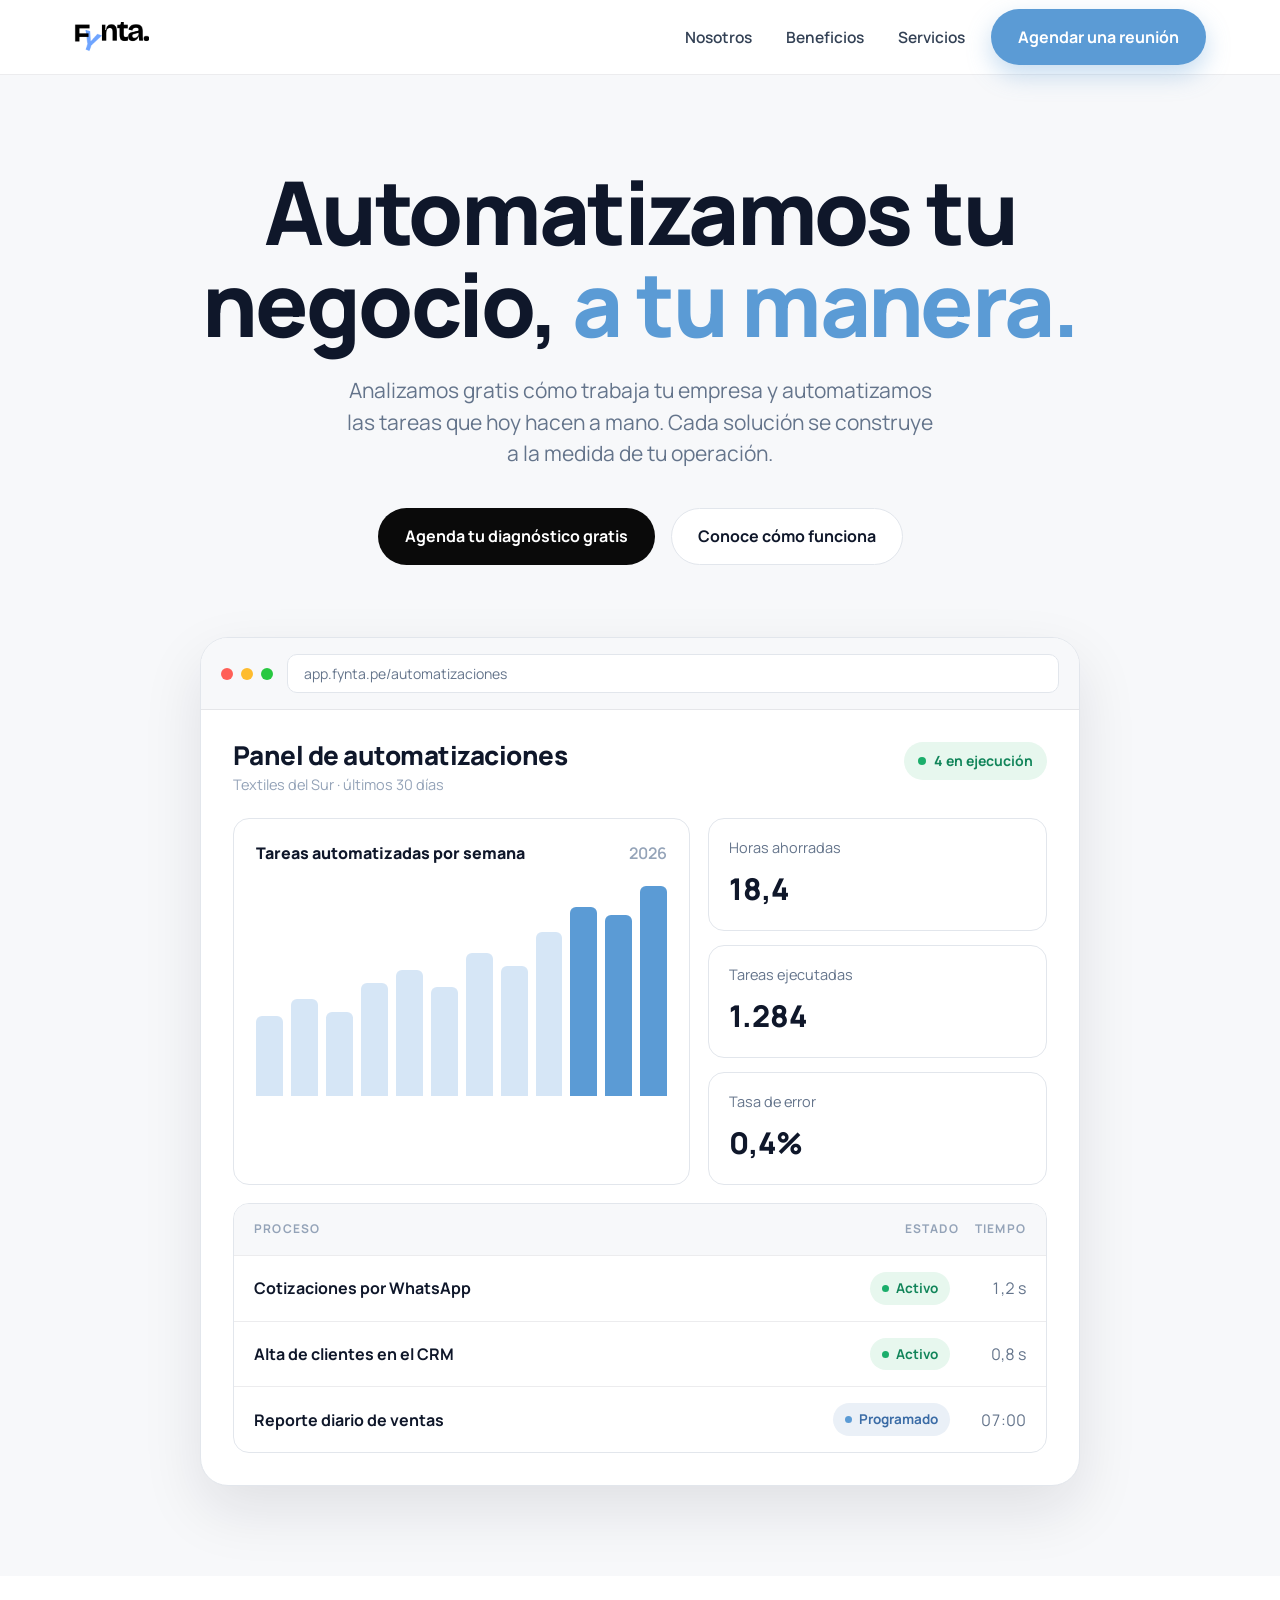
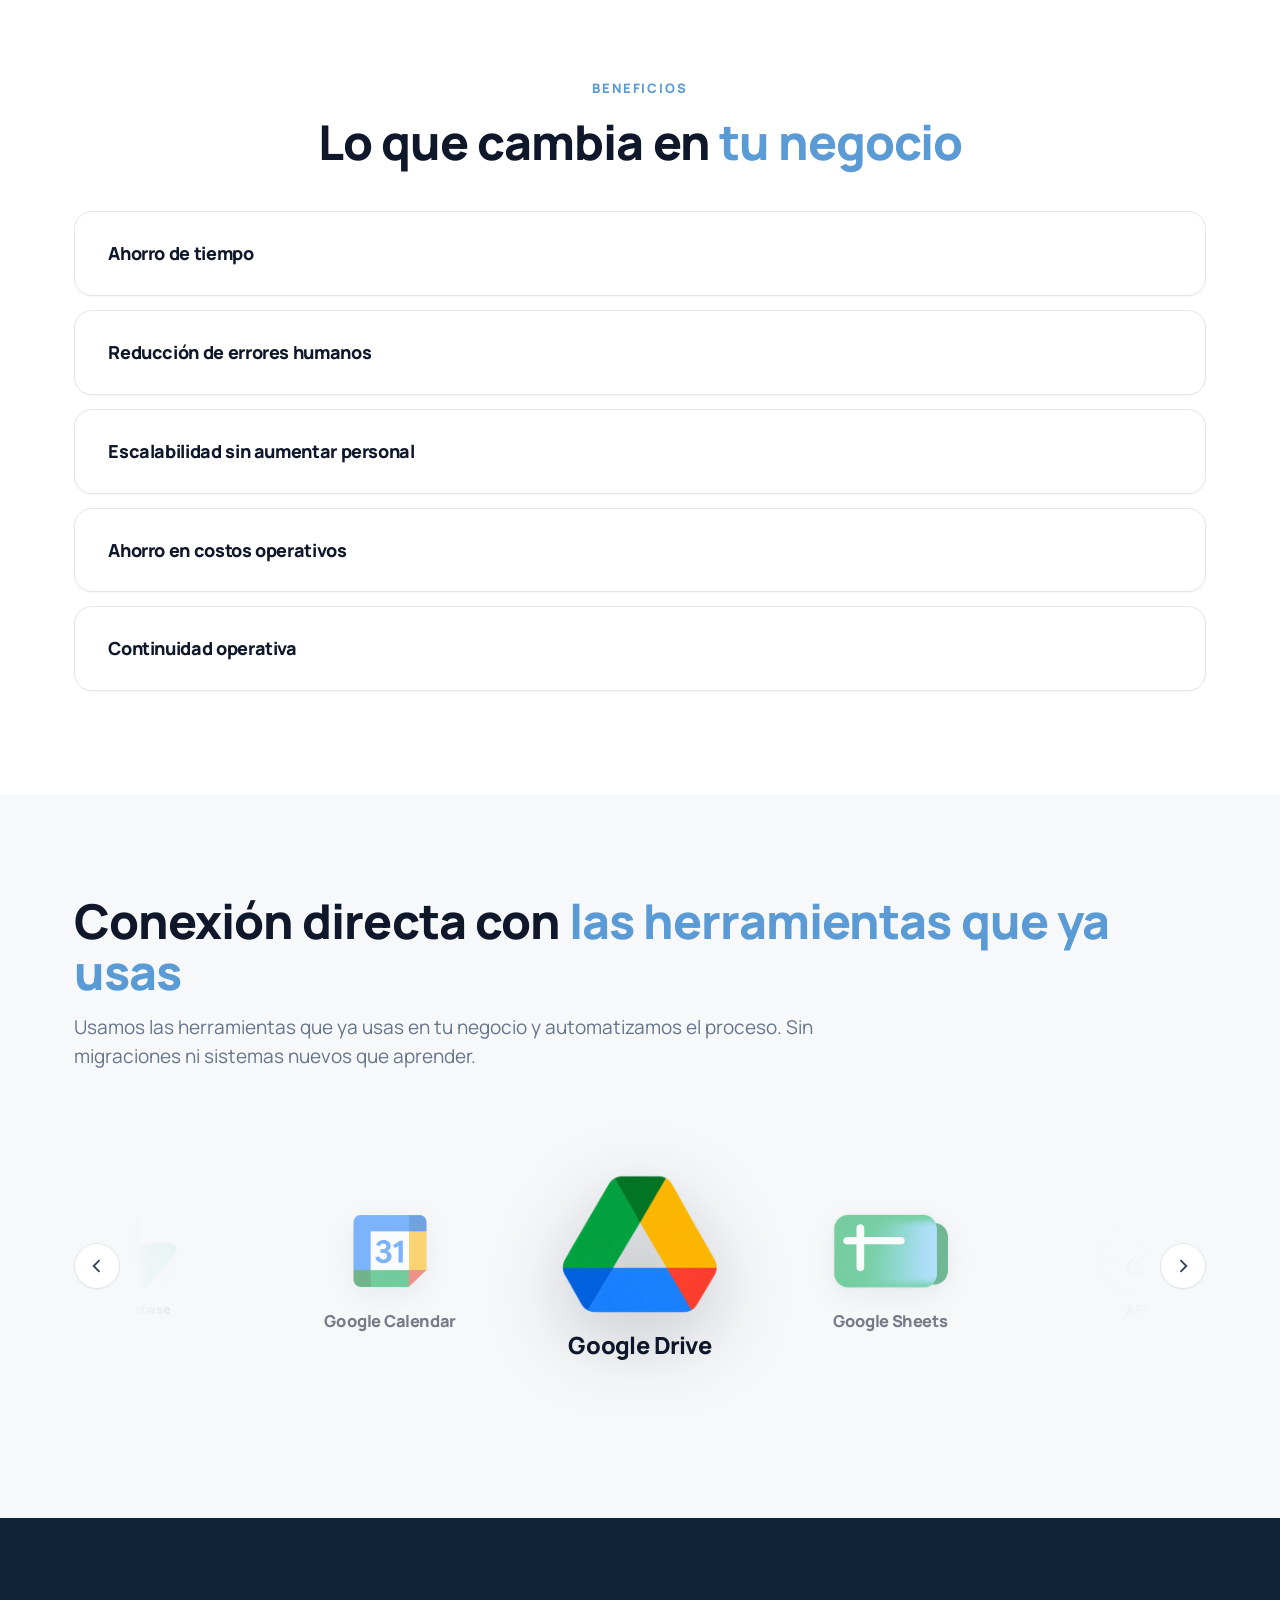
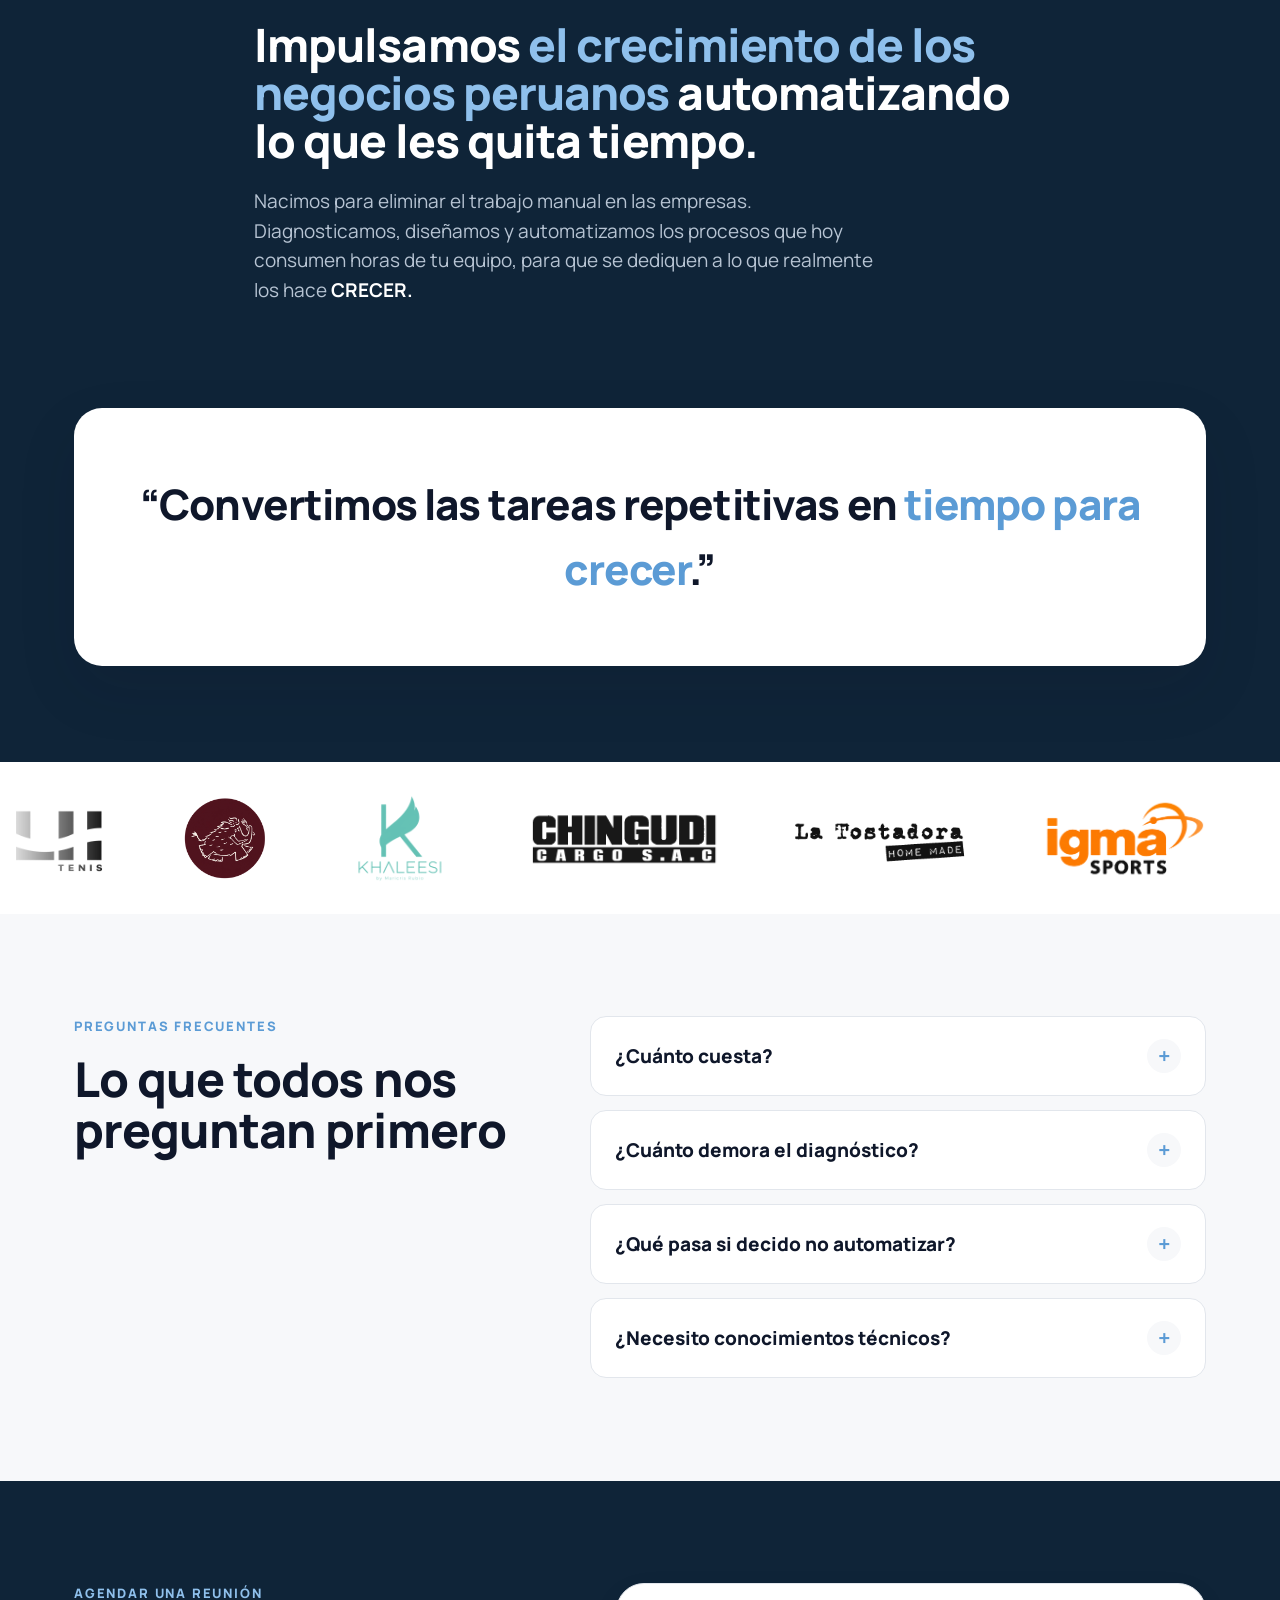
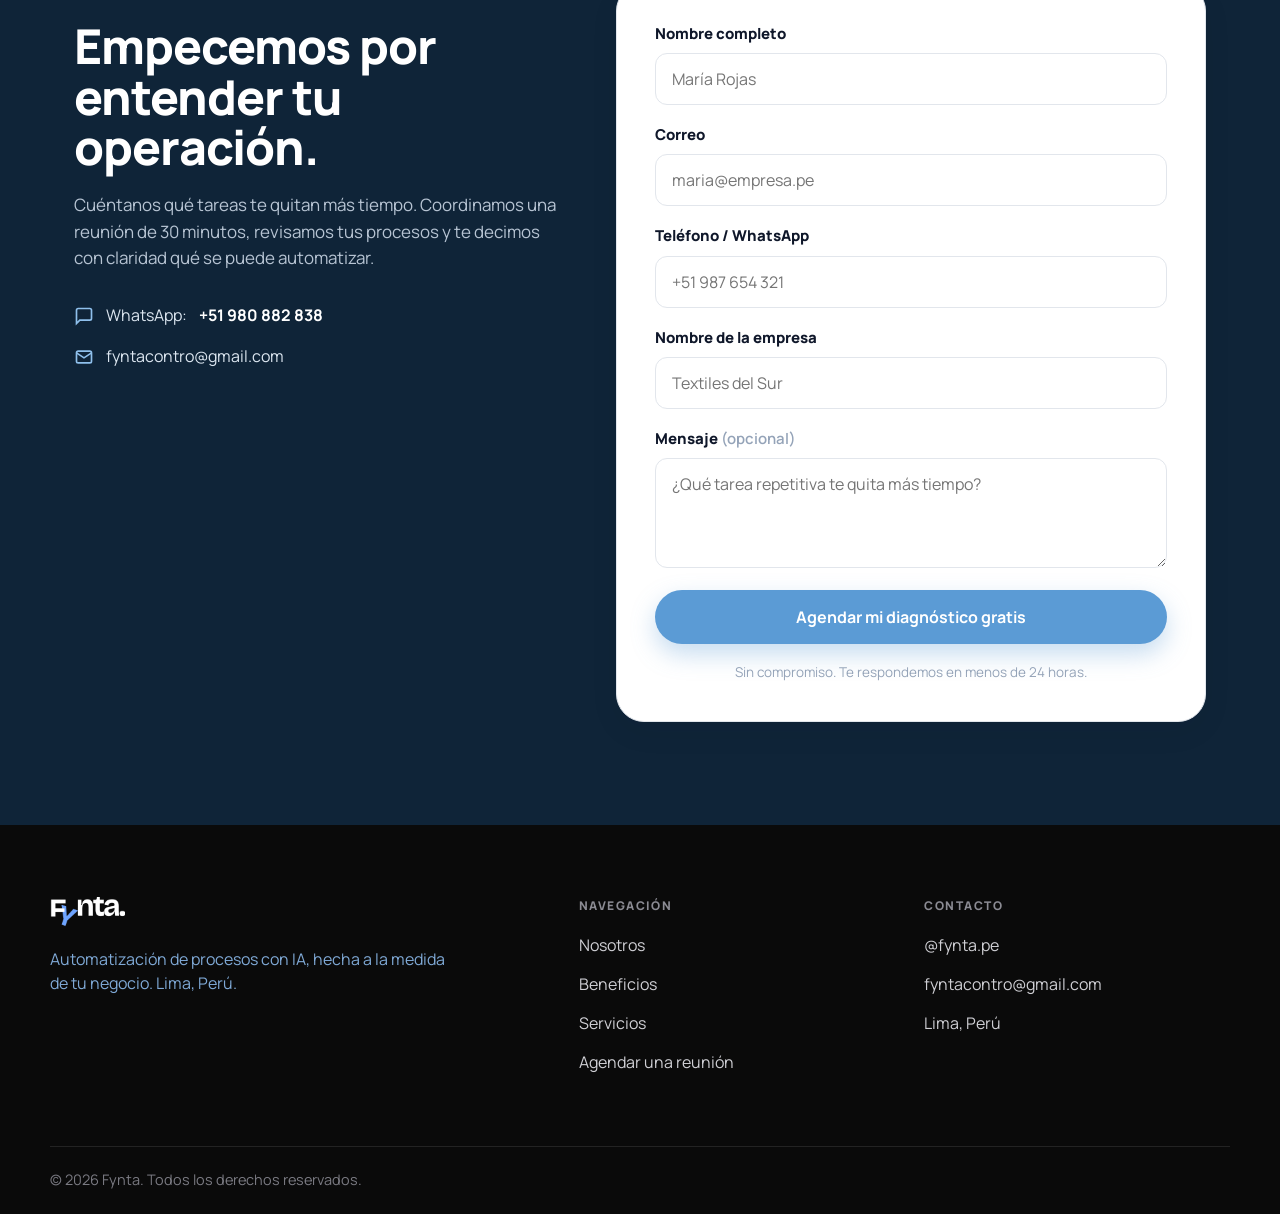
==== commit 2029577b: "Ajustes web: panel hero mas chico, logo igma Sports en carrusel, fixes responsive (carrusel herramie" ====
--- a/index.html
+++ b/index.html
@@ -198,38 +198,32 @@
 <section class="marquee-wrap empresas" aria-label="Empresas que confían en Fynta">
   <div class="marquee">
     <div class="marquee-track">
-      <!-- set 1 (5 logos × 3 para densidad) -->
+      <!-- set 1 (6 logos × 2 para densidad) -->
       <span class="chip"><img src="assets/cli-lh-tenis.png" alt="LH Tenis" loading="lazy"></span>
       <span class="chip"><img src="assets/cli-mammoth.webp" alt="" loading="lazy"></span>
       <span class="chip"><img src="assets/cli-khaleesi.png" alt="Khaleesi" loading="lazy"></span>
       <span class="chip"><img src="assets/cli-chingudi.png" alt="Chingudi Cargo" loading="lazy"></span>
       <span class="chip"><img src="assets/cli-tostadora.png" alt="La Tostadora Home Made" loading="lazy"></span>
+      <span class="chip"><img src="assets/cli-igma.png" alt="igma Sports" loading="lazy"></span>
       <span class="chip"><img src="assets/cli-lh-tenis.png" alt="LH Tenis" loading="lazy"></span>
       <span class="chip"><img src="assets/cli-mammoth.webp" alt="" loading="lazy"></span>
       <span class="chip"><img src="assets/cli-khaleesi.png" alt="Khaleesi" loading="lazy"></span>
       <span class="chip"><img src="assets/cli-chingudi.png" alt="Chingudi Cargo" loading="lazy"></span>
       <span class="chip"><img src="assets/cli-tostadora.png" alt="La Tostadora Home Made" loading="lazy"></span>
-      <span class="chip"><img src="assets/cli-lh-tenis.png" alt="LH Tenis" loading="lazy"></span>
-      <span class="chip"><img src="assets/cli-mammoth.webp" alt="" loading="lazy"></span>
-      <span class="chip"><img src="assets/cli-khaleesi.png" alt="Khaleesi" loading="lazy"></span>
-      <span class="chip"><img src="assets/cli-chingudi.png" alt="Chingudi Cargo" loading="lazy"></span>
-      <span class="chip"><img src="assets/cli-tostadora.png" alt="La Tostadora Home Made" loading="lazy"></span>
+      <span class="chip"><img src="assets/cli-igma.png" alt="igma Sports" loading="lazy"></span>
       <!-- set 2 (duplicado exacto para loop continuo) -->
       <span class="chip"><img src="assets/cli-lh-tenis.png" alt="LH Tenis" loading="lazy"></span>
       <span class="chip"><img src="assets/cli-mammoth.webp" alt="" loading="lazy"></span>
       <span class="chip"><img src="assets/cli-khaleesi.png" alt="Khaleesi" loading="lazy"></span>
       <span class="chip"><img src="assets/cli-chingudi.png" alt="Chingudi Cargo" loading="lazy"></span>
       <span class="chip"><img src="assets/cli-tostadora.png" alt="La Tostadora Home Made" loading="lazy"></span>
+      <span class="chip"><img src="assets/cli-igma.png" alt="igma Sports" loading="lazy"></span>
       <span class="chip"><img src="assets/cli-lh-tenis.png" alt="LH Tenis" loading="lazy"></span>
       <span class="chip"><img src="assets/cli-mammoth.webp" alt="" loading="lazy"></span>
       <span class="chip"><img src="assets/cli-khaleesi.png" alt="Khaleesi" loading="lazy"></span>
       <span class="chip"><img src="assets/cli-chingudi.png" alt="Chingudi Cargo" loading="lazy"></span>
       <span class="chip"><img src="assets/cli-tostadora.png" alt="La Tostadora Home Made" loading="lazy"></span>
-      <span class="chip"><img src="assets/cli-lh-tenis.png" alt="LH Tenis" loading="lazy"></span>
-      <span class="chip"><img src="assets/cli-mammoth.webp" alt="" loading="lazy"></span>
-      <span class="chip"><img src="assets/cli-khaleesi.png" alt="Khaleesi" loading="lazy"></span>
-      <span class="chip"><img src="assets/cli-chingudi.png" alt="Chingudi Cargo" loading="lazy"></span>
-      <span class="chip"><img src="assets/cli-tostadora.png" alt="La Tostadora Home Made" loading="lazy"></span>
+      <span class="chip"><img src="assets/cli-igma.png" alt="igma Sports" loading="lazy"></span>
     </div>
   </div>
 </section>
--- a/styles.css
+++ b/styles.css
@@ -101,7 +101,7 @@
 
 /* mockup panel */
 .mock{
-  max-width:1040px;margin:clamp(44px,6vw,72px) auto 0;background:#fff;
+  max-width:880px;margin:clamp(44px,6vw,72px) auto 0;background:#fff;
   border:1px solid var(--gray-200);border-radius:var(--radius-lg);
   box-shadow:var(--shadow-lg);overflow:hidden;text-align:left;
 }
@@ -348,7 +348,8 @@
    ============================================================ */
 @media (max-width:900px){
   .nav-links,.nav-cta .btn{display:none}
-  .nav-toggle{display:block}
+  .nav-cta{display:none}
+  .nav-toggle{display:block;margin-left:auto}
   .nav.open .nav-links{
     display:flex;position:absolute;top:74px;left:0;right:0;flex-direction:column;
     align-items:flex-start;gap:4px;background:#fff;border-bottom:1px solid var(--divider);
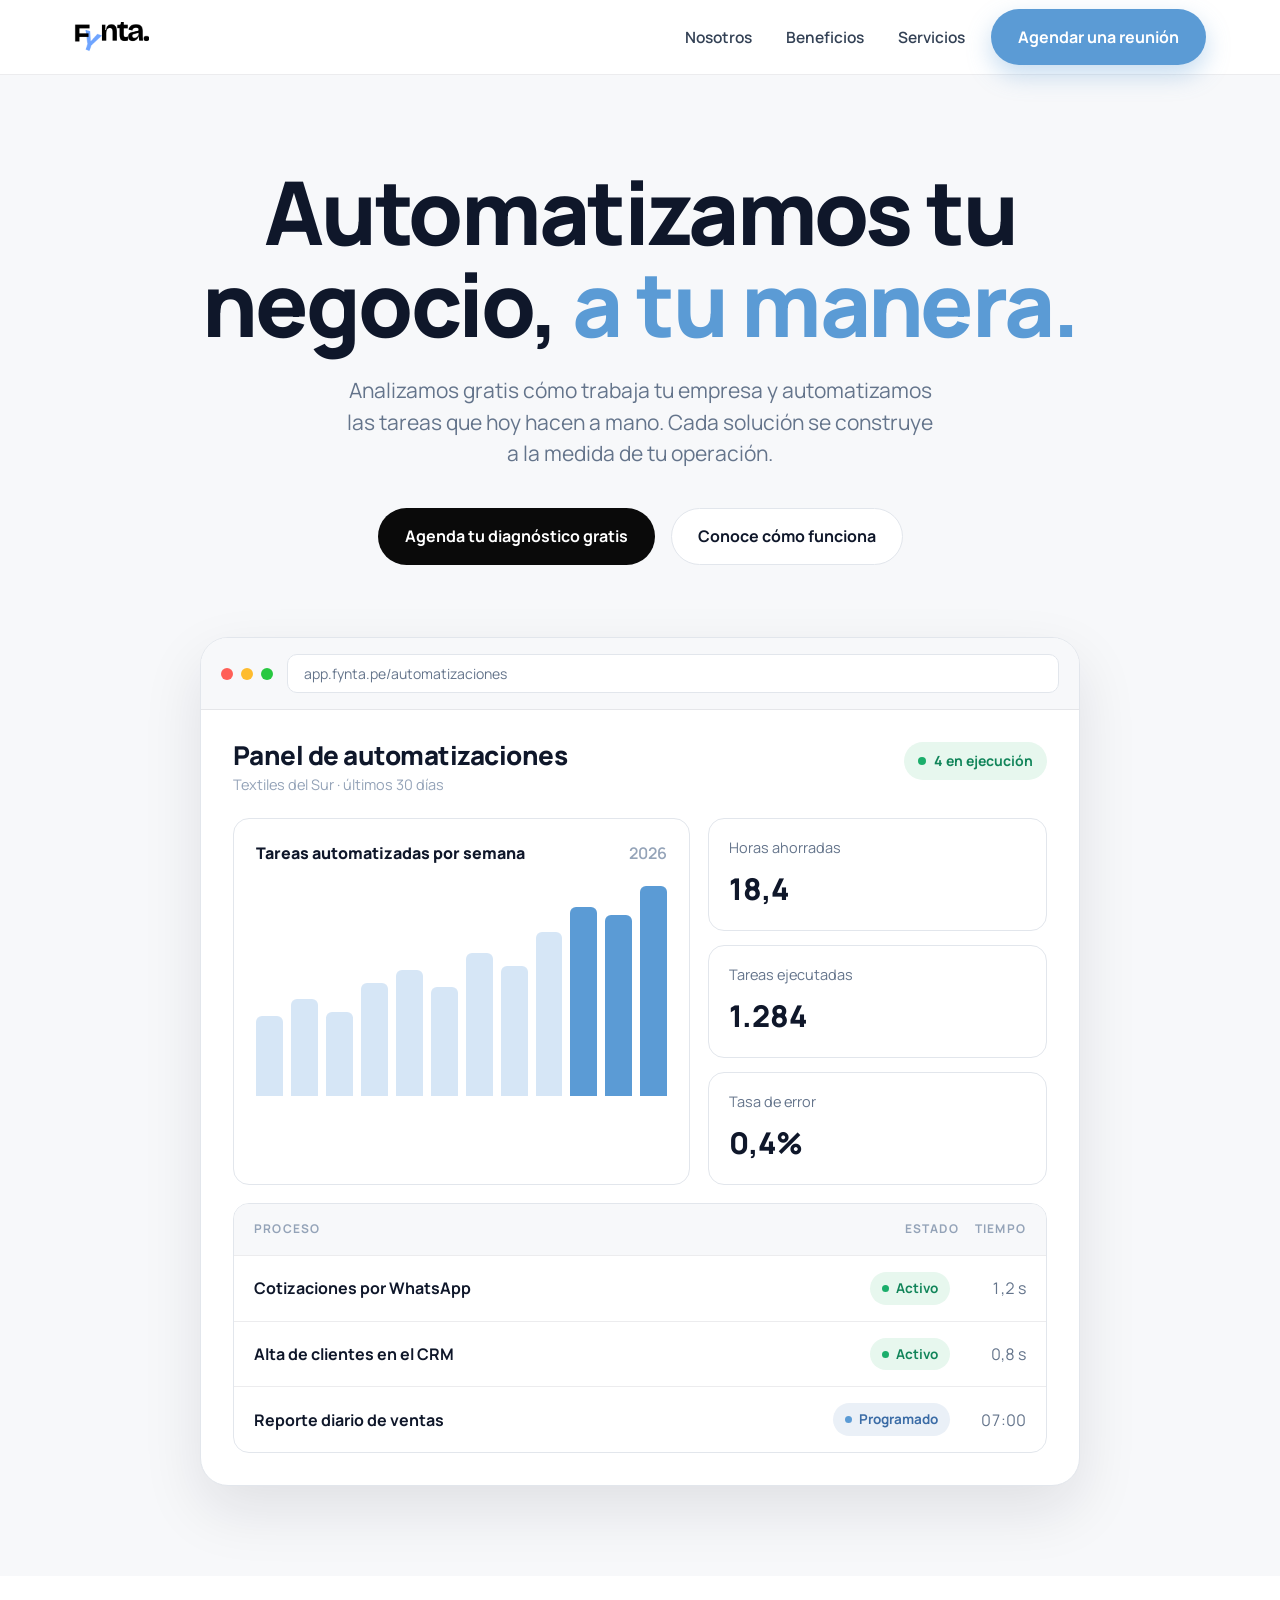
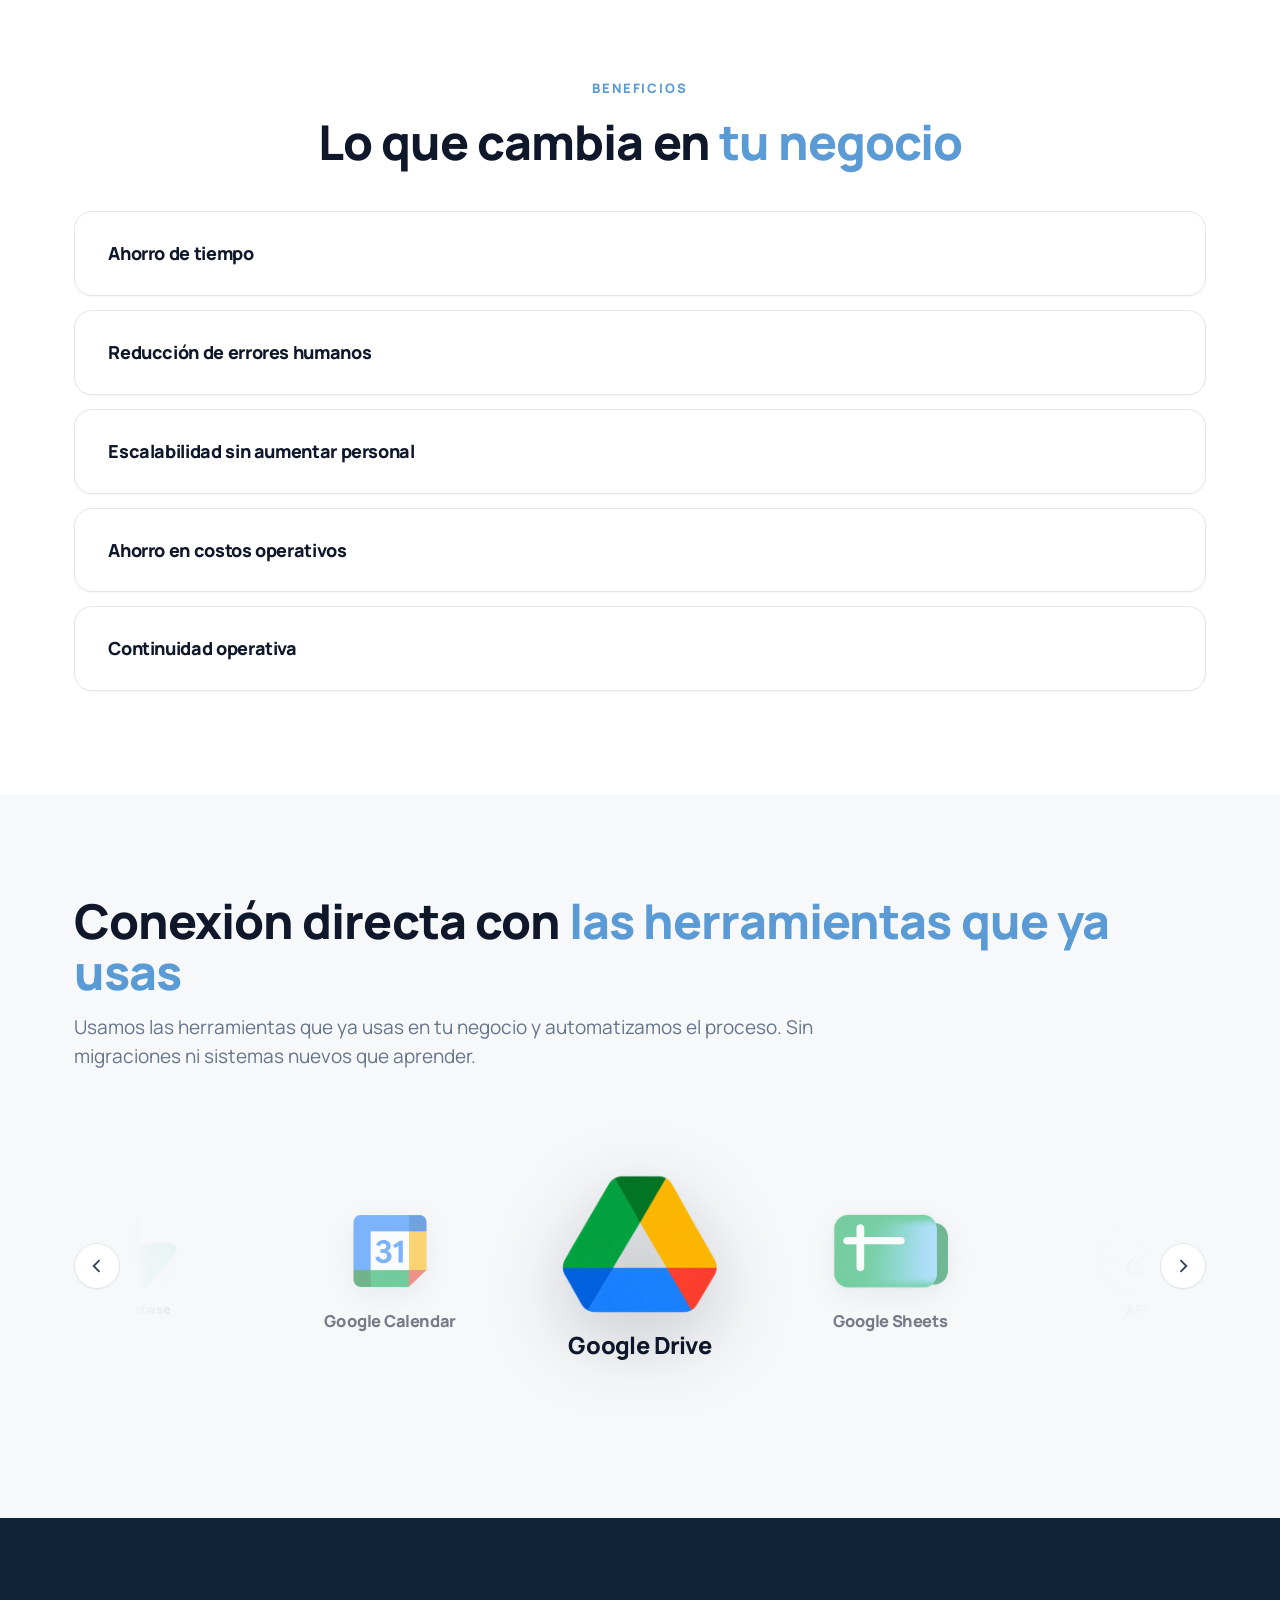
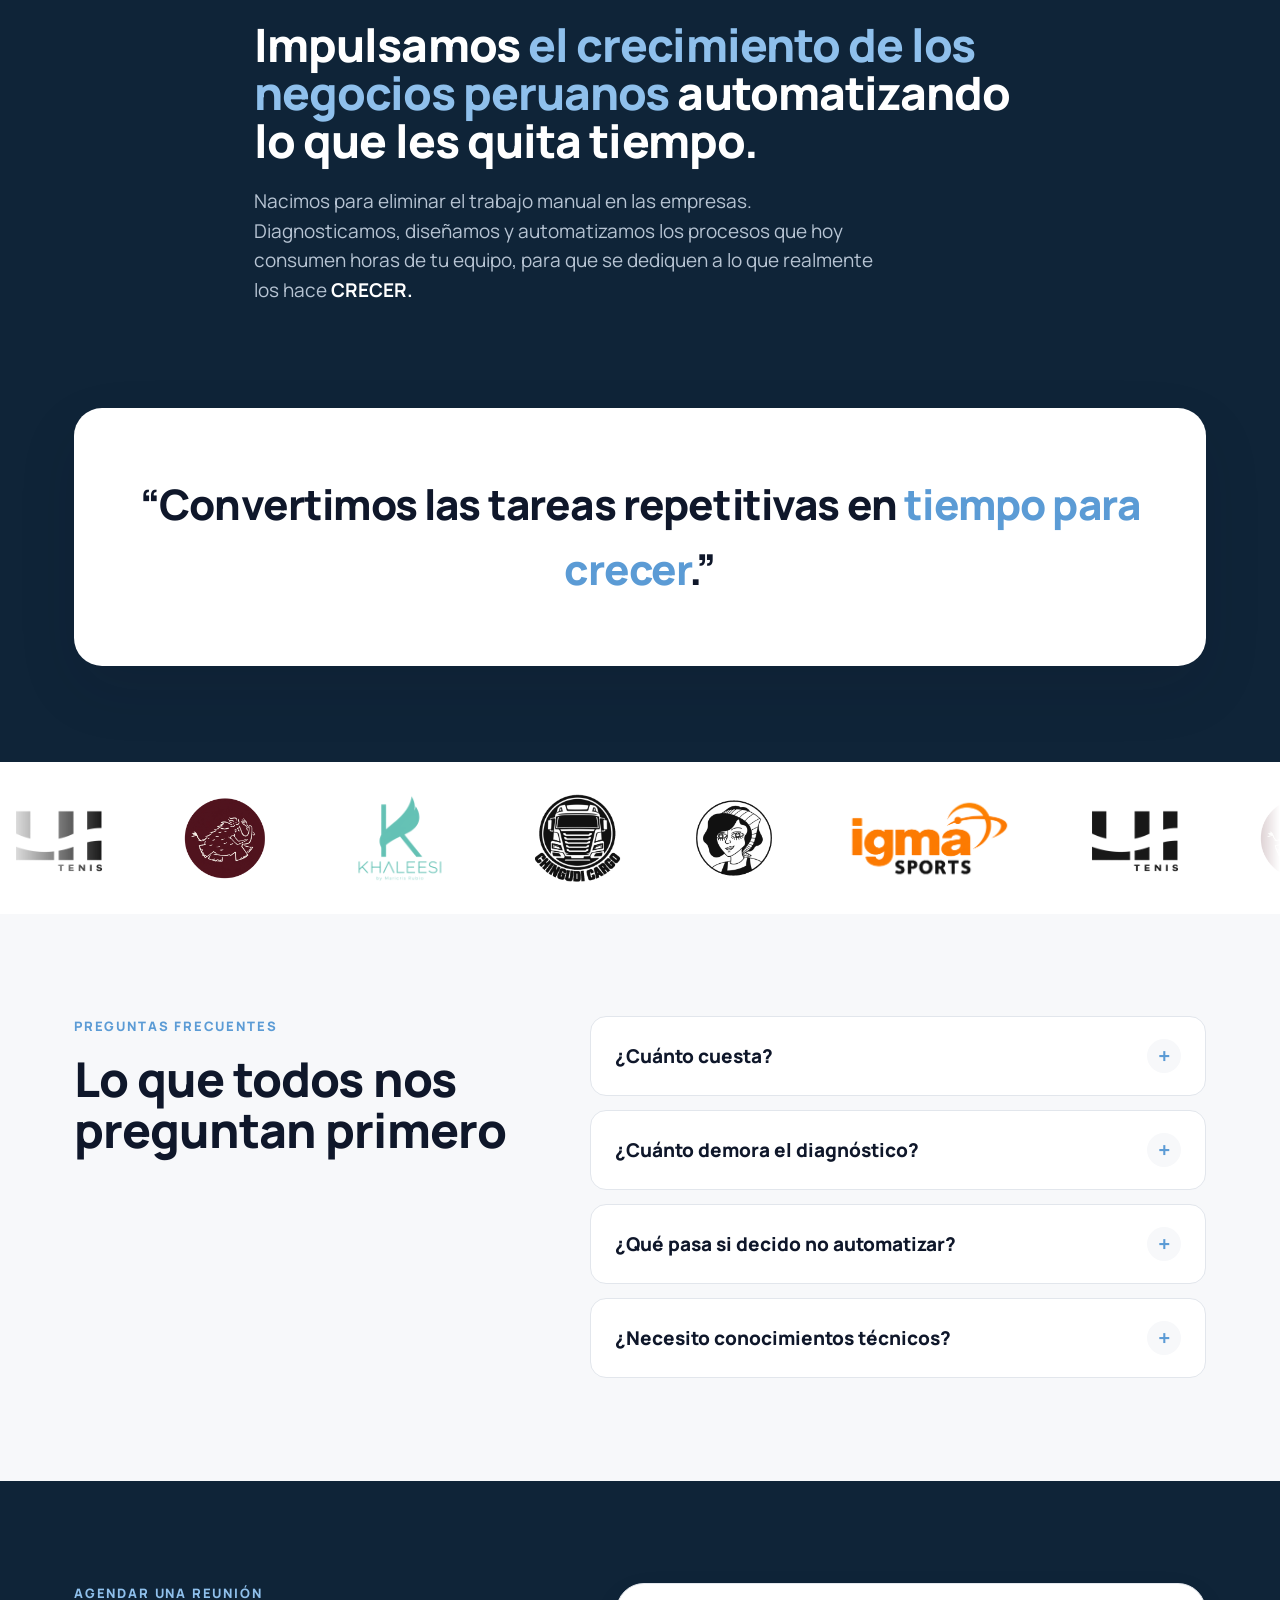
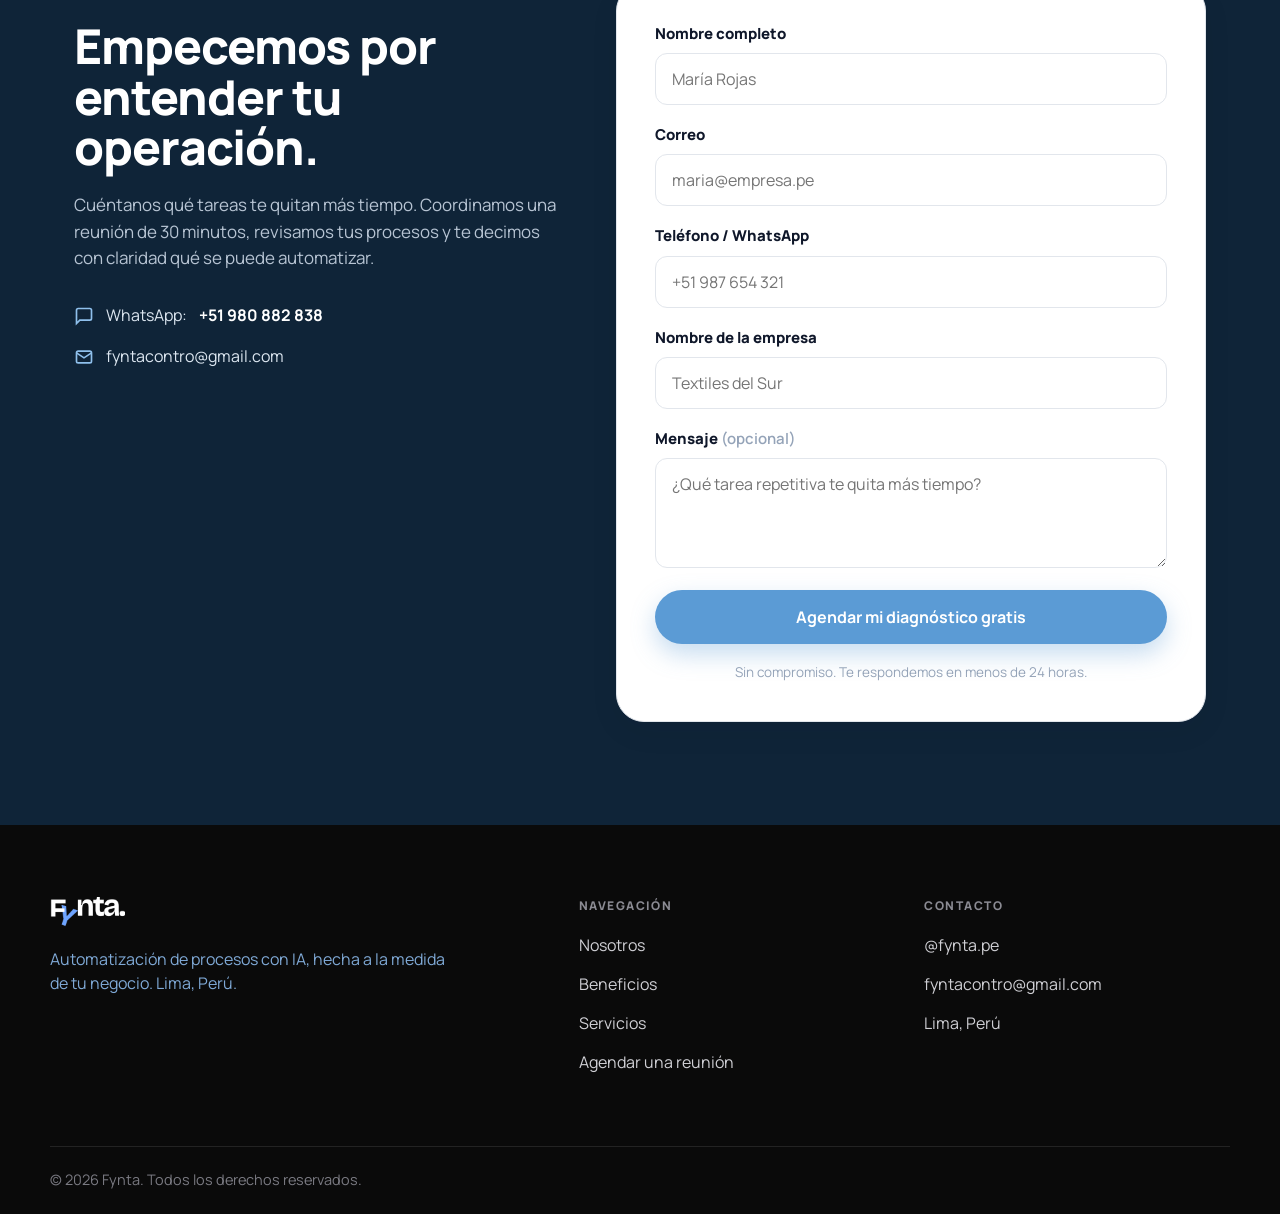
==== commit e36d97fe: "Carrusel empresas: quita La Tostadora, actualiza Chingudi (nuevo logo) y agrega retrato Co-Authored-" ====
--- a/index.html
+++ b/index.html
@@ -203,26 +203,26 @@
       <span class="chip"><img src="assets/cli-mammoth.webp" alt="" loading="lazy"></span>
       <span class="chip"><img src="assets/cli-khaleesi.png" alt="Khaleesi" loading="lazy"></span>
       <span class="chip"><img src="assets/cli-chingudi.png" alt="Chingudi Cargo" loading="lazy"></span>
-      <span class="chip"><img src="assets/cli-tostadora.png" alt="La Tostadora Home Made" loading="lazy"></span>
+      <span class="chip"><img src="assets/cli-retrato.png" alt="" loading="lazy"></span>
       <span class="chip"><img src="assets/cli-igma.png" alt="igma Sports" loading="lazy"></span>
       <span class="chip"><img src="assets/cli-lh-tenis.png" alt="LH Tenis" loading="lazy"></span>
       <span class="chip"><img src="assets/cli-mammoth.webp" alt="" loading="lazy"></span>
       <span class="chip"><img src="assets/cli-khaleesi.png" alt="Khaleesi" loading="lazy"></span>
       <span class="chip"><img src="assets/cli-chingudi.png" alt="Chingudi Cargo" loading="lazy"></span>
-      <span class="chip"><img src="assets/cli-tostadora.png" alt="La Tostadora Home Made" loading="lazy"></span>
+      <span class="chip"><img src="assets/cli-retrato.png" alt="" loading="lazy"></span>
       <span class="chip"><img src="assets/cli-igma.png" alt="igma Sports" loading="lazy"></span>
       <!-- set 2 (duplicado exacto para loop continuo) -->
       <span class="chip"><img src="assets/cli-lh-tenis.png" alt="LH Tenis" loading="lazy"></span>
       <span class="chip"><img src="assets/cli-mammoth.webp" alt="" loading="lazy"></span>
       <span class="chip"><img src="assets/cli-khaleesi.png" alt="Khaleesi" loading="lazy"></span>
       <span class="chip"><img src="assets/cli-chingudi.png" alt="Chingudi Cargo" loading="lazy"></span>
-      <span class="chip"><img src="assets/cli-tostadora.png" alt="La Tostadora Home Made" loading="lazy"></span>
+      <span class="chip"><img src="assets/cli-retrato.png" alt="" loading="lazy"></span>
       <span class="chip"><img src="assets/cli-igma.png" alt="igma Sports" loading="lazy"></span>
       <span class="chip"><img src="assets/cli-lh-tenis.png" alt="LH Tenis" loading="lazy"></span>
       <span class="chip"><img src="assets/cli-mammoth.webp" alt="" loading="lazy"></span>
       <span class="chip"><img src="assets/cli-khaleesi.png" alt="Khaleesi" loading="lazy"></span>
       <span class="chip"><img src="assets/cli-chingudi.png" alt="Chingudi Cargo" loading="lazy"></span>
-      <span class="chip"><img src="assets/cli-tostadora.png" alt="La Tostadora Home Made" loading="lazy"></span>
+      <span class="chip"><img src="assets/cli-retrato.png" alt="" loading="lazy"></span>
       <span class="chip"><img src="assets/cli-igma.png" alt="igma Sports" loading="lazy"></span>
     </div>
   </div>
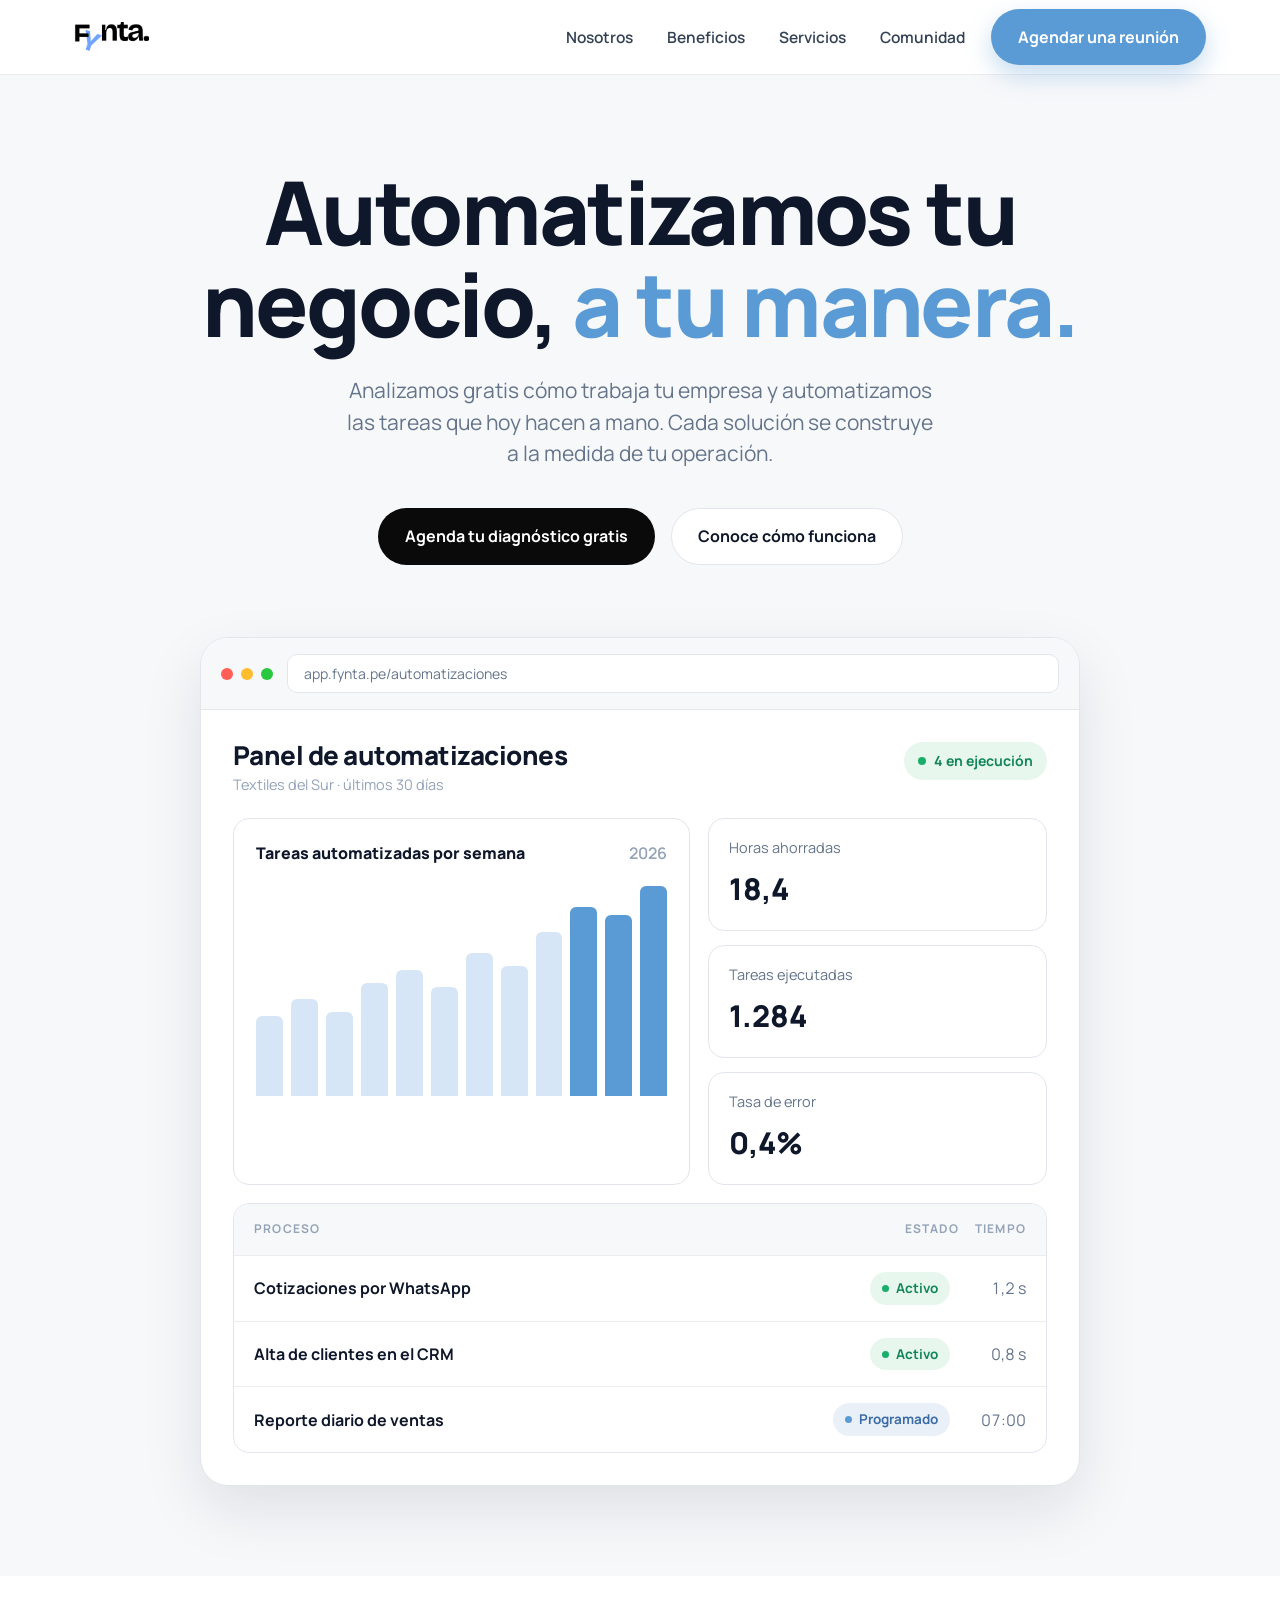
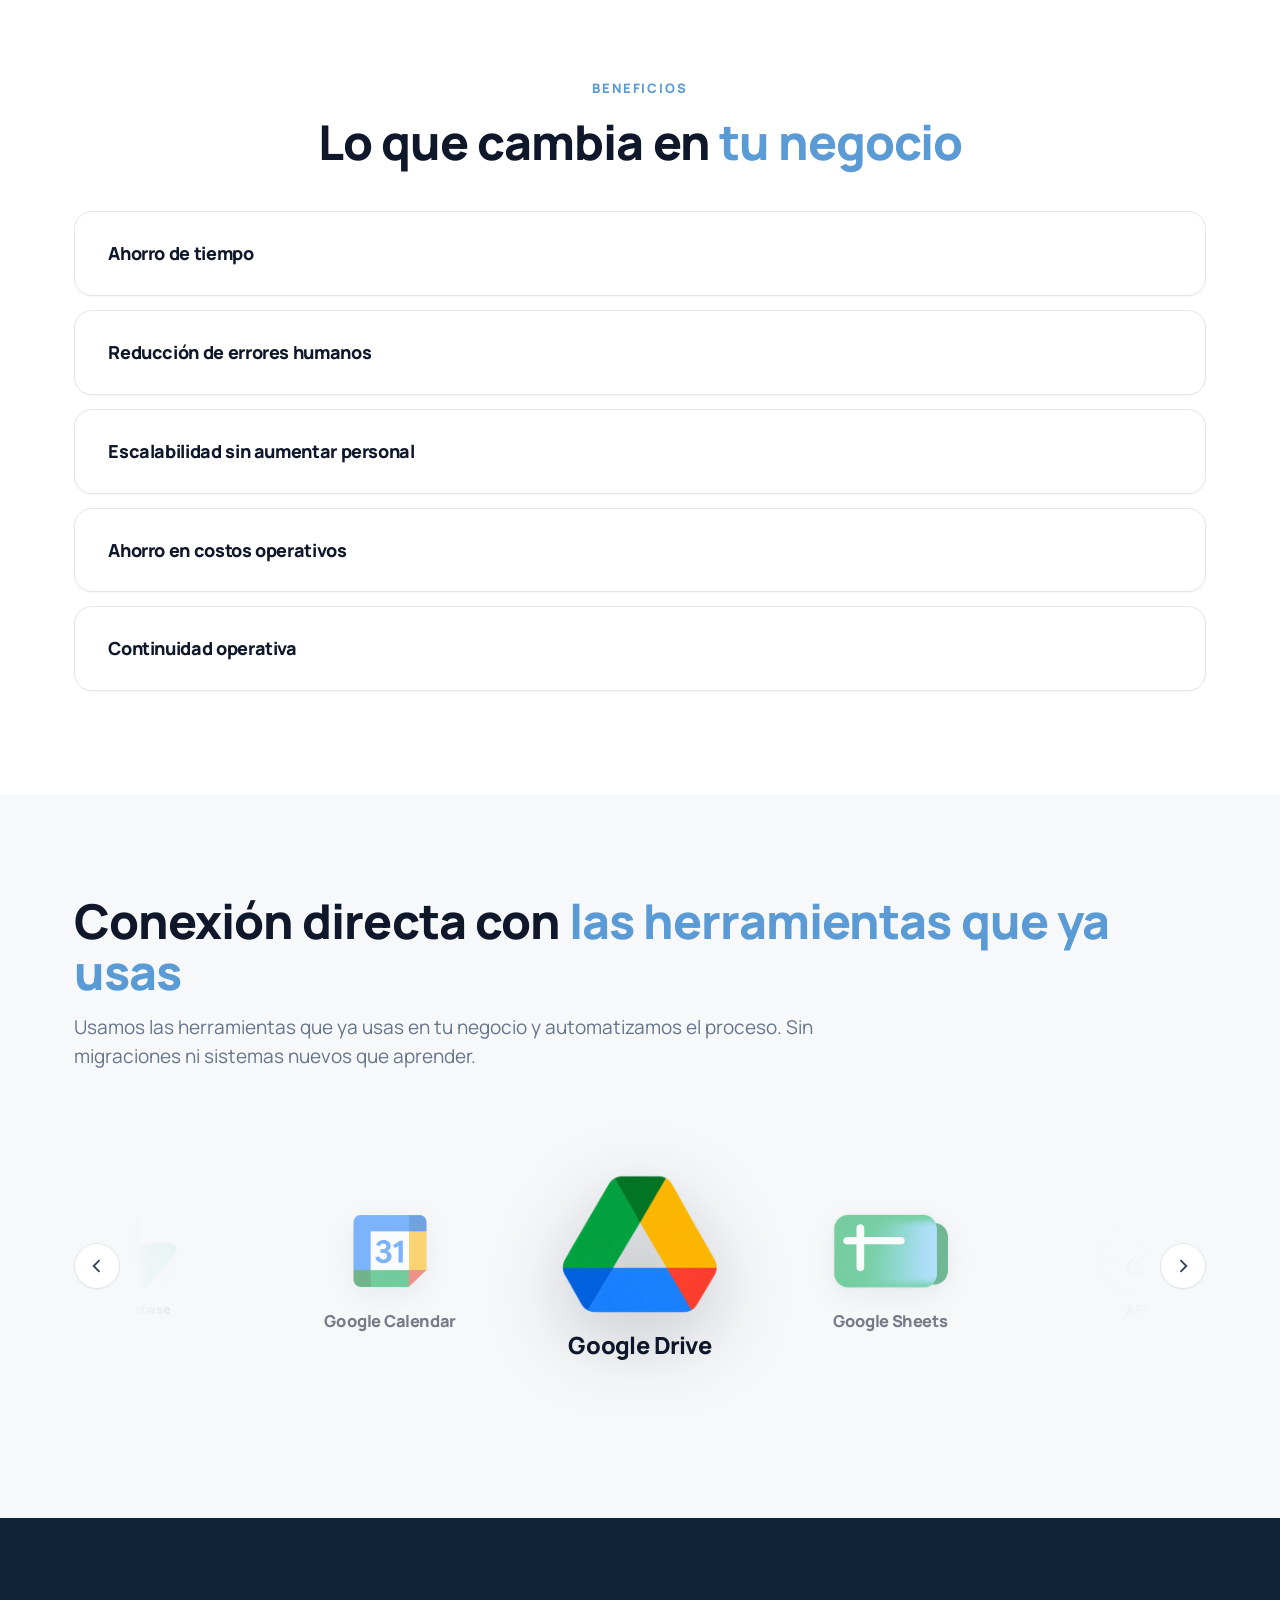
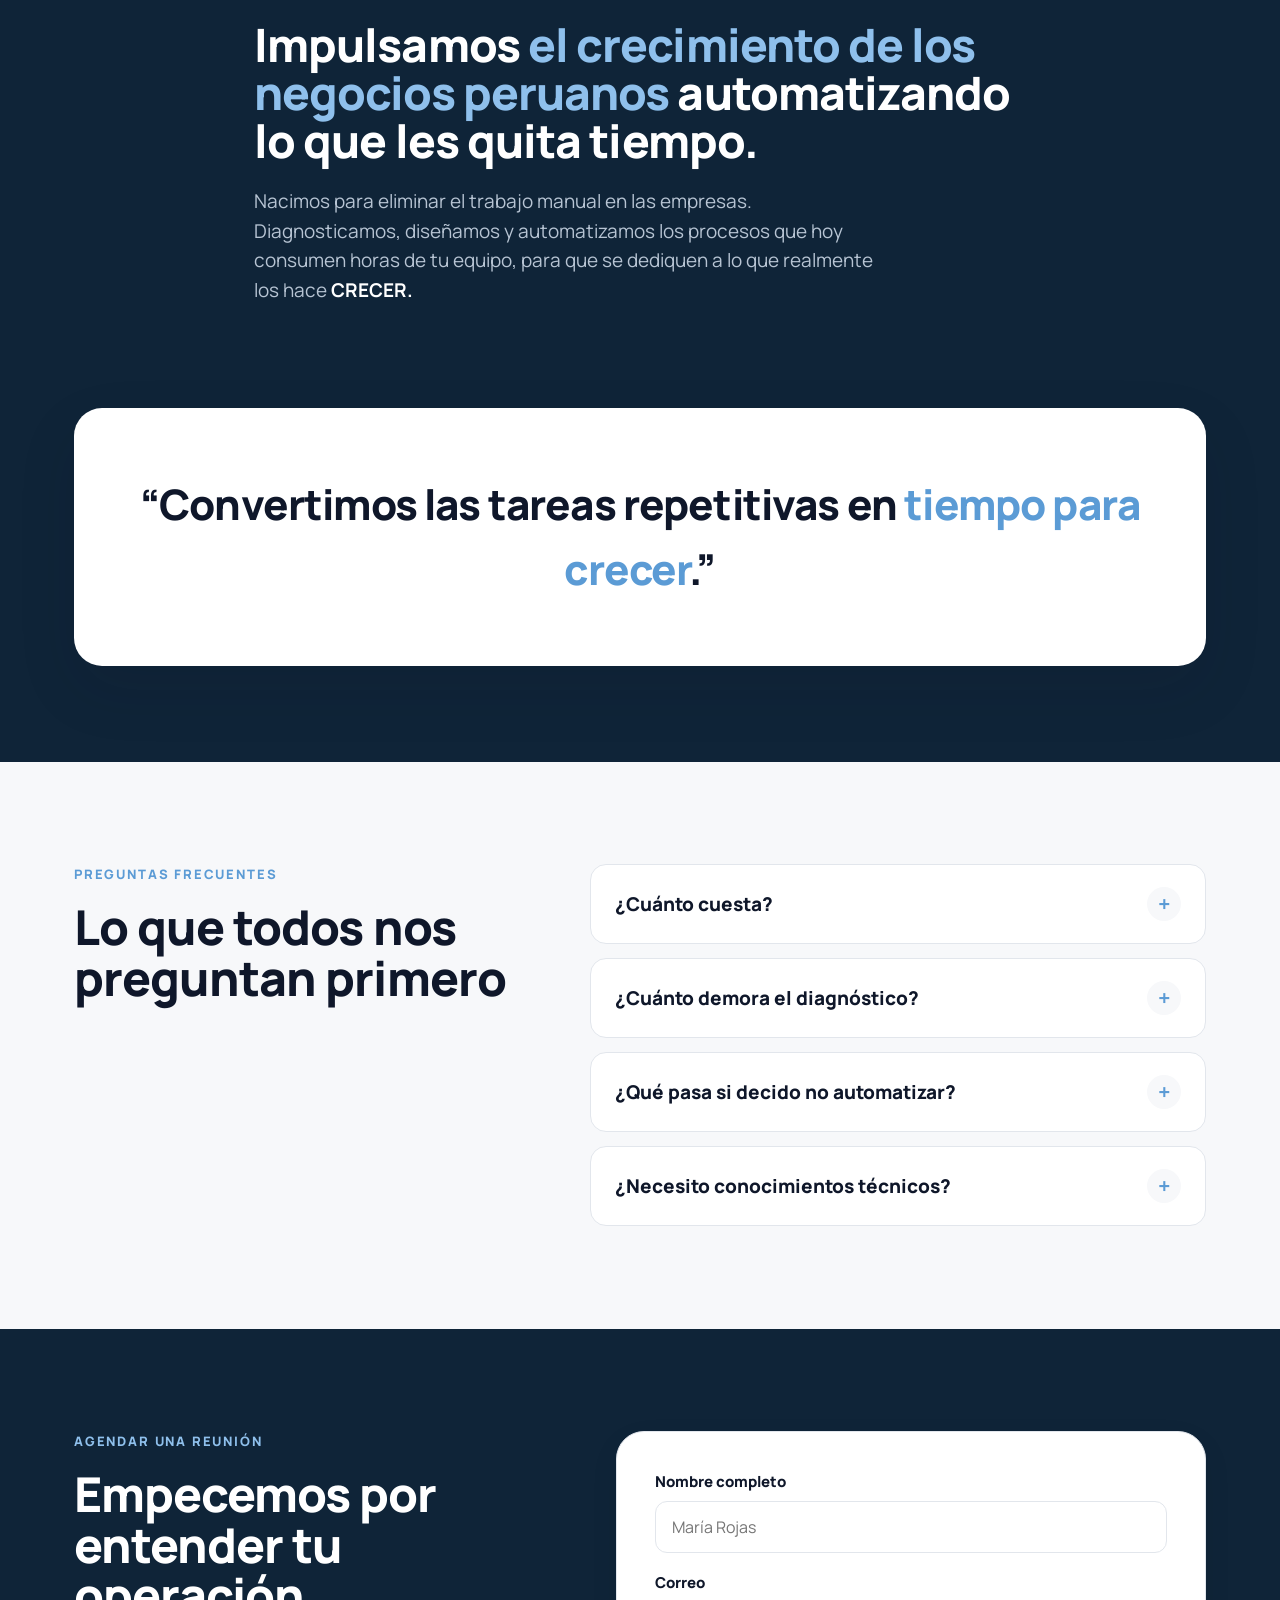
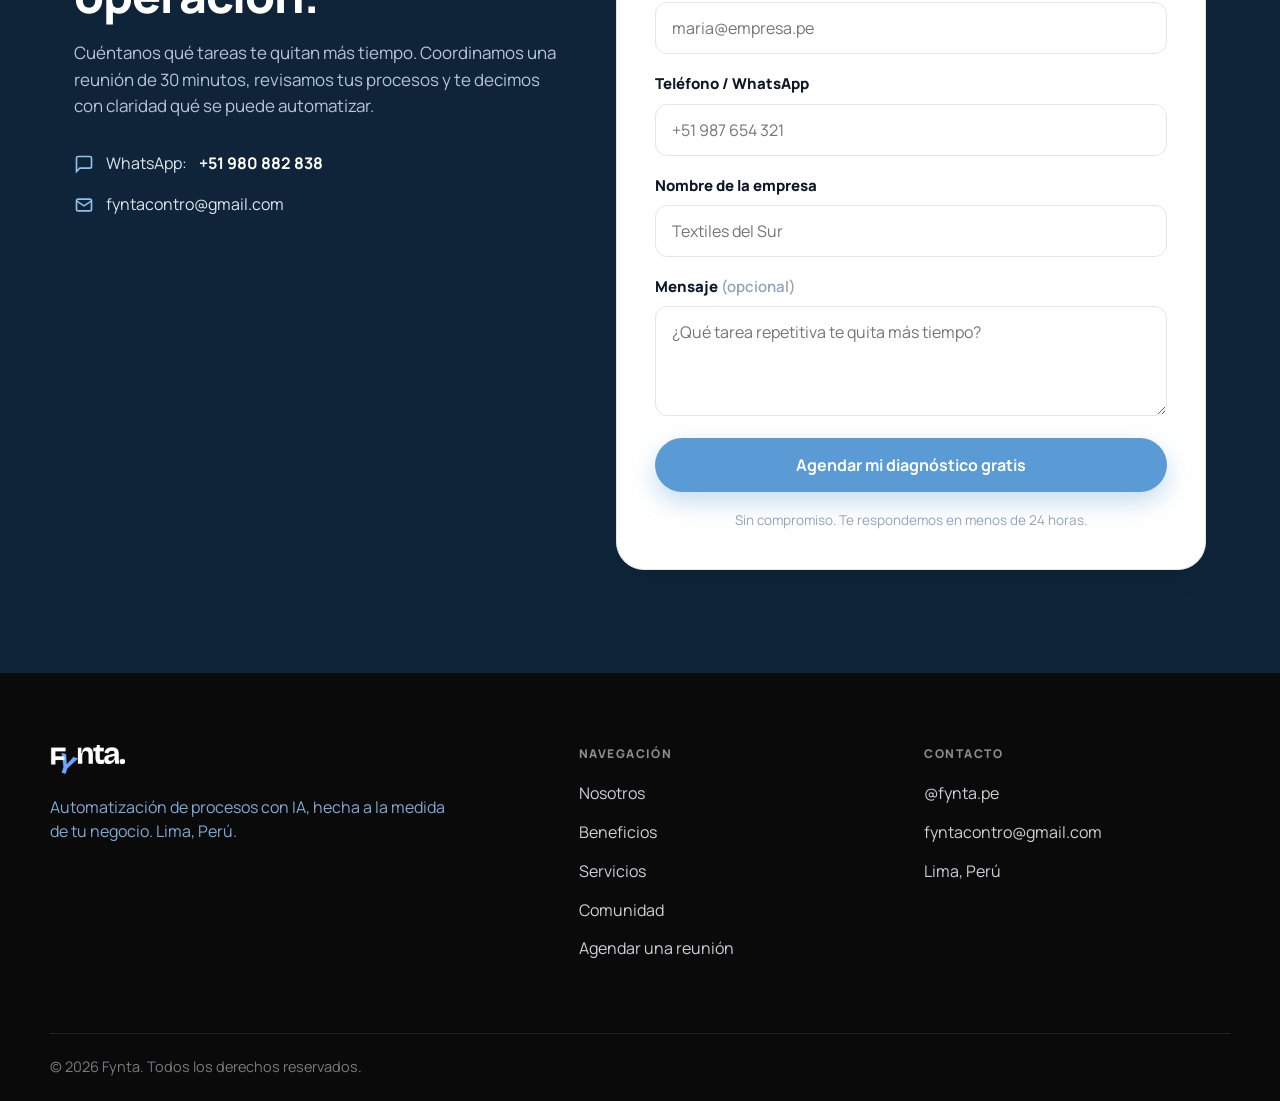
==== commit a0a3649f: "Agregar página Comunidad Fynta con carrusel de reseñas - Nueva página comunidad.html: qué automatiza" ====
--- a/index.html
+++ b/index.html
@@ -21,6 +21,7 @@
       <a href="#nosotros">Nosotros</a>
       <a href="#beneficios">Beneficios</a>
       <a href="servicios.html">Servicios</a>
+      <a href="comunidad.html">Comunidad</a>
     </nav>
     <div class="nav-cta">
       <a class="btn btn-brand" href="#agendar">Agendar una reunión</a>
@@ -194,40 +195,6 @@
   </div>
 </section>
 
-<!-- ============ MARQUEE — EMPRESAS CLIENTES ============ -->
-<section class="marquee-wrap empresas" aria-label="Empresas que confían en Fynta">
-  <div class="marquee">
-    <div class="marquee-track">
-      <!-- set 1 (6 logos × 2 para densidad) -->
-      <span class="chip"><img src="assets/cli-lh-tenis.png" alt="LH Tenis" loading="lazy"></span>
-      <span class="chip"><img src="assets/cli-mammoth.webp" alt="" loading="lazy"></span>
-      <span class="chip"><img src="assets/cli-khaleesi.png" alt="Khaleesi" loading="lazy"></span>
-      <span class="chip"><img src="assets/cli-chingudi.png" alt="Chingudi Cargo" loading="lazy"></span>
-      <span class="chip"><img src="assets/cli-retrato.png" alt="" loading="lazy"></span>
-      <span class="chip"><img src="assets/cli-igma.png" alt="igma Sports" loading="lazy"></span>
-      <span class="chip"><img src="assets/cli-lh-tenis.png" alt="LH Tenis" loading="lazy"></span>
-      <span class="chip"><img src="assets/cli-mammoth.webp" alt="" loading="lazy"></span>
-      <span class="chip"><img src="assets/cli-khaleesi.png" alt="Khaleesi" loading="lazy"></span>
-      <span class="chip"><img src="assets/cli-chingudi.png" alt="Chingudi Cargo" loading="lazy"></span>
-      <span class="chip"><img src="assets/cli-retrato.png" alt="" loading="lazy"></span>
-      <span class="chip"><img src="assets/cli-igma.png" alt="igma Sports" loading="lazy"></span>
-      <!-- set 2 (duplicado exacto para loop continuo) -->
-      <span class="chip"><img src="assets/cli-lh-tenis.png" alt="LH Tenis" loading="lazy"></span>
-      <span class="chip"><img src="assets/cli-mammoth.webp" alt="" loading="lazy"></span>
-      <span class="chip"><img src="assets/cli-khaleesi.png" alt="Khaleesi" loading="lazy"></span>
-      <span class="chip"><img src="assets/cli-chingudi.png" alt="Chingudi Cargo" loading="lazy"></span>
-      <span class="chip"><img src="assets/cli-retrato.png" alt="" loading="lazy"></span>
-      <span class="chip"><img src="assets/cli-igma.png" alt="igma Sports" loading="lazy"></span>
-      <span class="chip"><img src="assets/cli-lh-tenis.png" alt="LH Tenis" loading="lazy"></span>
-      <span class="chip"><img src="assets/cli-mammoth.webp" alt="" loading="lazy"></span>
-      <span class="chip"><img src="assets/cli-khaleesi.png" alt="Khaleesi" loading="lazy"></span>
-      <span class="chip"><img src="assets/cli-chingudi.png" alt="Chingudi Cargo" loading="lazy"></span>
-      <span class="chip"><img src="assets/cli-retrato.png" alt="" loading="lazy"></span>
-      <span class="chip"><img src="assets/cli-igma.png" alt="igma Sports" loading="lazy"></span>
-    </div>
-  </div>
-</section>
-
 <!-- ============ FAQ ============ -->
 <section class="section" style="background:var(--gray-50)">
   <div class="wrap faq">
@@ -314,6 +281,7 @@
         <li><a href="#nosotros">Nosotros</a></li>
         <li><a href="#beneficios">Beneficios</a></li>
         <li><a href="servicios.html">Servicios</a></li>
+        <li><a href="comunidad.html">Comunidad</a></li>
         <li><a href="#agendar">Agendar una reunión</a></li>
       </ul>
     </div>
--- a/styles.css
+++ b/styles.css
@@ -164,13 +164,6 @@
   width:auto;height:clamp(72px,8vw,104px);max-width:150px;
   filter:drop-shadow(0 10px 18px rgba(15,23,42,.10));
 }
-/* Variante: logos de empresas clientes en gris oscuro sobre blanco (Home) */
-.marquee-wrap.empresas{background:#fff;padding:clamp(20px,2.8vw,32px) 0}
-.marquee-wrap.empresas .marquee-track{gap:clamp(40px,5vw,72px)}
-.marquee-wrap.empresas .chip{gap:0}
-.marquee-wrap.empresas .chip img{
-  width:auto;height:clamp(64px,7vw,88px);max-width:190px;object-fit:contain;
-  opacity:1;transition:opacity .3s ease}
 @media (prefers-reduced-motion:reduce){.marquee-track{animation-duration:120s}}
 
 /* ============================================================
@@ -344,6 +337,42 @@
 @media (prefers-reduced-motion:reduce){.eco-card,.eco-logo img{transition-duration:.01ms}}
 
 /* ============================================================
+   COMUNIDAD FYNTA (testimonios)
+   ============================================================ */
+.comunidad{background:var(--gray-50)}
+.com-head{text-align:center;max-width:760px;margin:0 auto clamp(36px,5vw,56px)}
+.com-head h1{font-size:clamp(36px,5.2vw,60px);font-weight:800;letter-spacing:-.03em;line-height:1.05;margin-top:12px}
+.com-head p{color:var(--muted);font-size:clamp(16px,1.7vw,19px);margin-top:18px}
+/* Carrusel de reseñas: 2 tarjetas por diapositiva */
+.t-stars{color:var(--brand);letter-spacing:3px;font-size:18px;line-height:1}
+.rv{display:flex;align-items:center;gap:14px}
+.rv-viewport{flex:1;min-width:0;overflow:hidden}
+.rv-track{display:flex;transition:transform .55s cubic-bezier(.22,.61,.36,1);will-change:transform}
+.rv-slide{flex:0 0 100%;display:grid;grid-template-columns:1fr 1fr;gap:20px;padding:10px 28px 38px;box-sizing:border-box}
+.rv-card{background:#fff;border:1px solid var(--gray-200);border-radius:22px;
+  padding:clamp(24px,2.8vw,36px);box-shadow:0 10px 26px rgba(15,23,42,.07);display:flex;flex-direction:column}
+.rv-work{justify-content:center}
+.rv-work h3{font-size:clamp(20px,2vw,24px);font-weight:800}
+.rv-work p{color:var(--ink-soft);font-size:16px;line-height:1.7;margin-top:14px}
+.rv-review{gap:16px}
+.rv-quote{color:var(--ink);font-size:clamp(16px,1.35vw,17.5px);line-height:1.65;font-weight:500}
+.rv-foot{display:flex;align-items:center;gap:16px;margin-top:auto;padding-top:18px;border-top:1px solid var(--divider)}
+.rv-foot img{height:54px;width:auto;max-width:130px;object-fit:contain;flex:0 0 auto}
+.rv-foot strong{display:block;font-size:16px;color:var(--ink)}
+.rv-foot small{color:var(--muted);font-size:13.5px}
+.rv-dots{display:flex;justify-content:center;gap:8px;margin-top:-6px}
+.rv-dots button{width:9px;height:9px;border-radius:50%;border:0;padding:0;background:var(--gray-200);cursor:pointer;transition:width .3s,background .3s,border-radius .3s}
+.rv-dots button[aria-selected="true"]{width:26px;border-radius:5px;background:var(--brand)}
+@media (max-width:760px){
+  .rv{flex-wrap:wrap;justify-content:center}
+  .rv-viewport{flex:0 0 100%;order:0}
+  .rv-nav{order:1}
+  .rv-slide{grid-template-columns:1fr;padding:8px 14px 30px}
+  .rv-dots{margin-top:16px}
+}
+@media (prefers-reduced-motion:reduce){.rv-track{transition:none}}
+
+/* ============================================================
    RESPONSIVE
    ============================================================ */
 @media (max-width:900px){
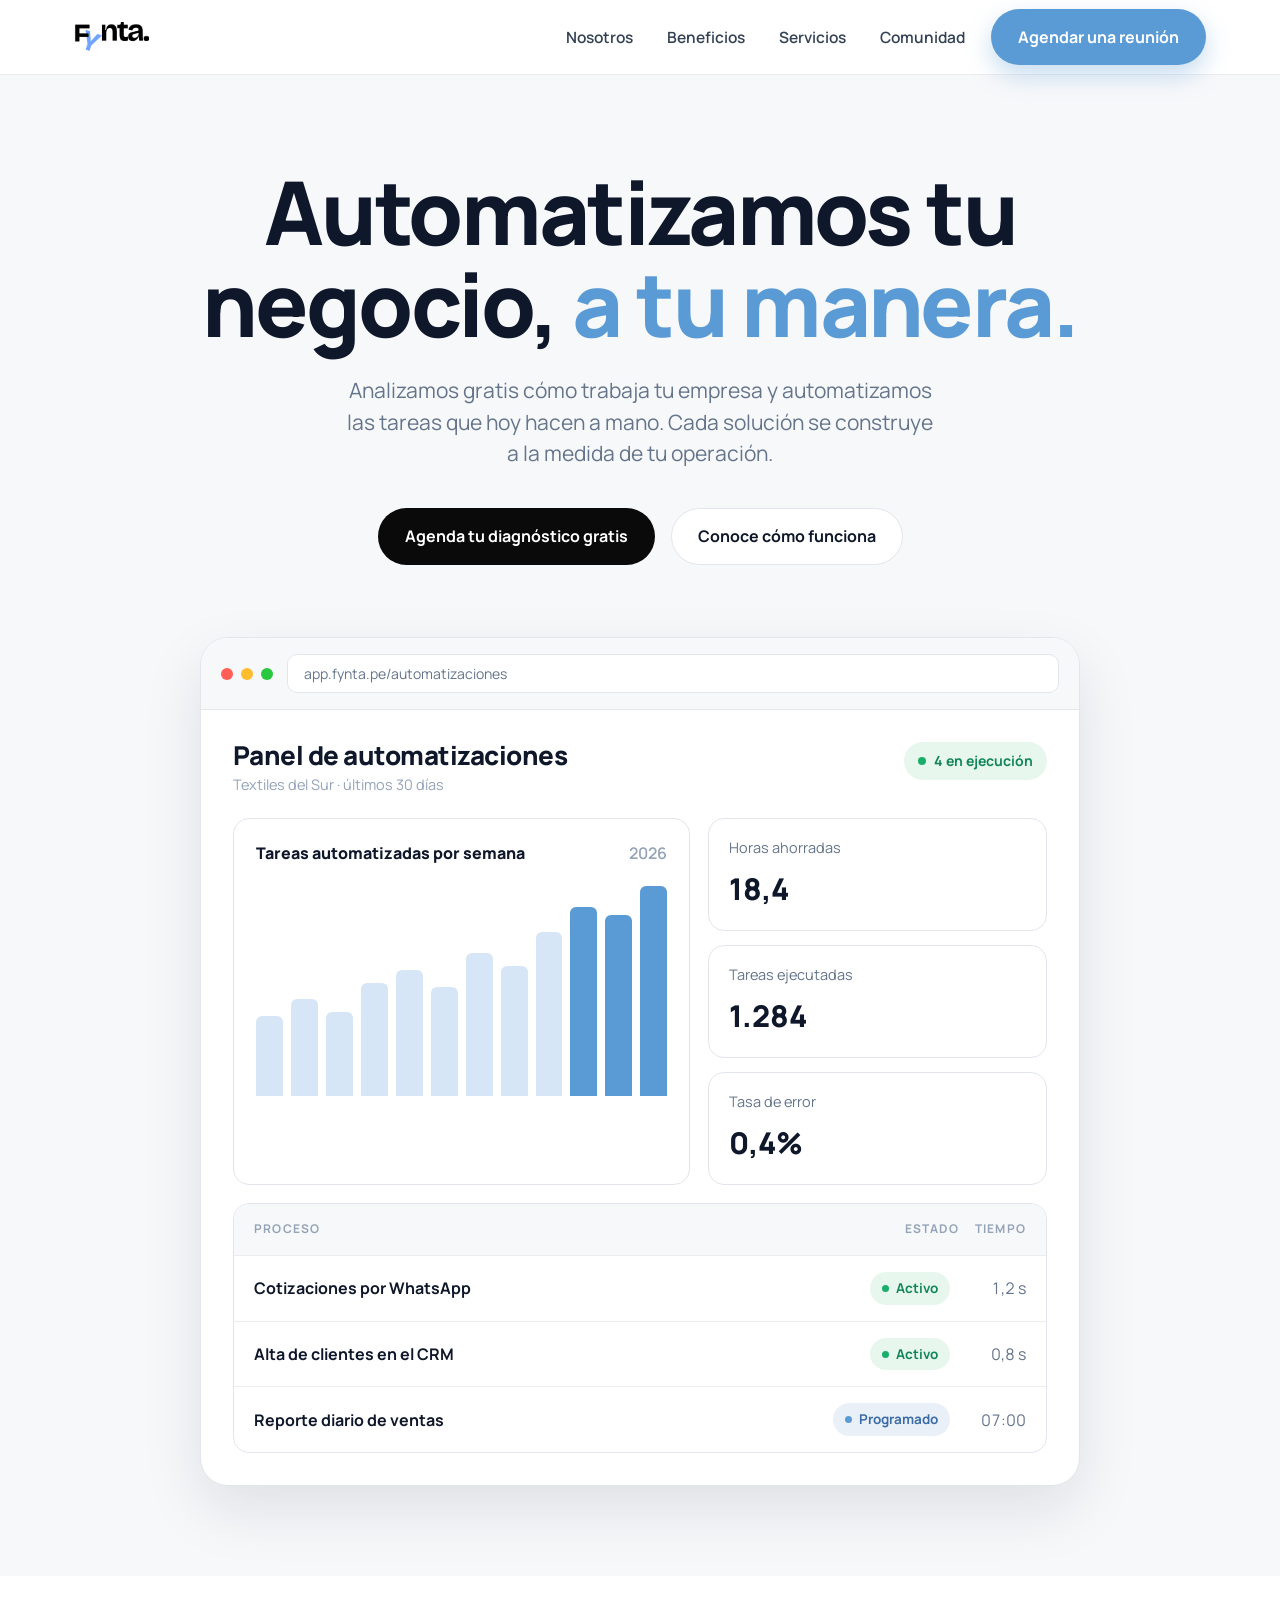
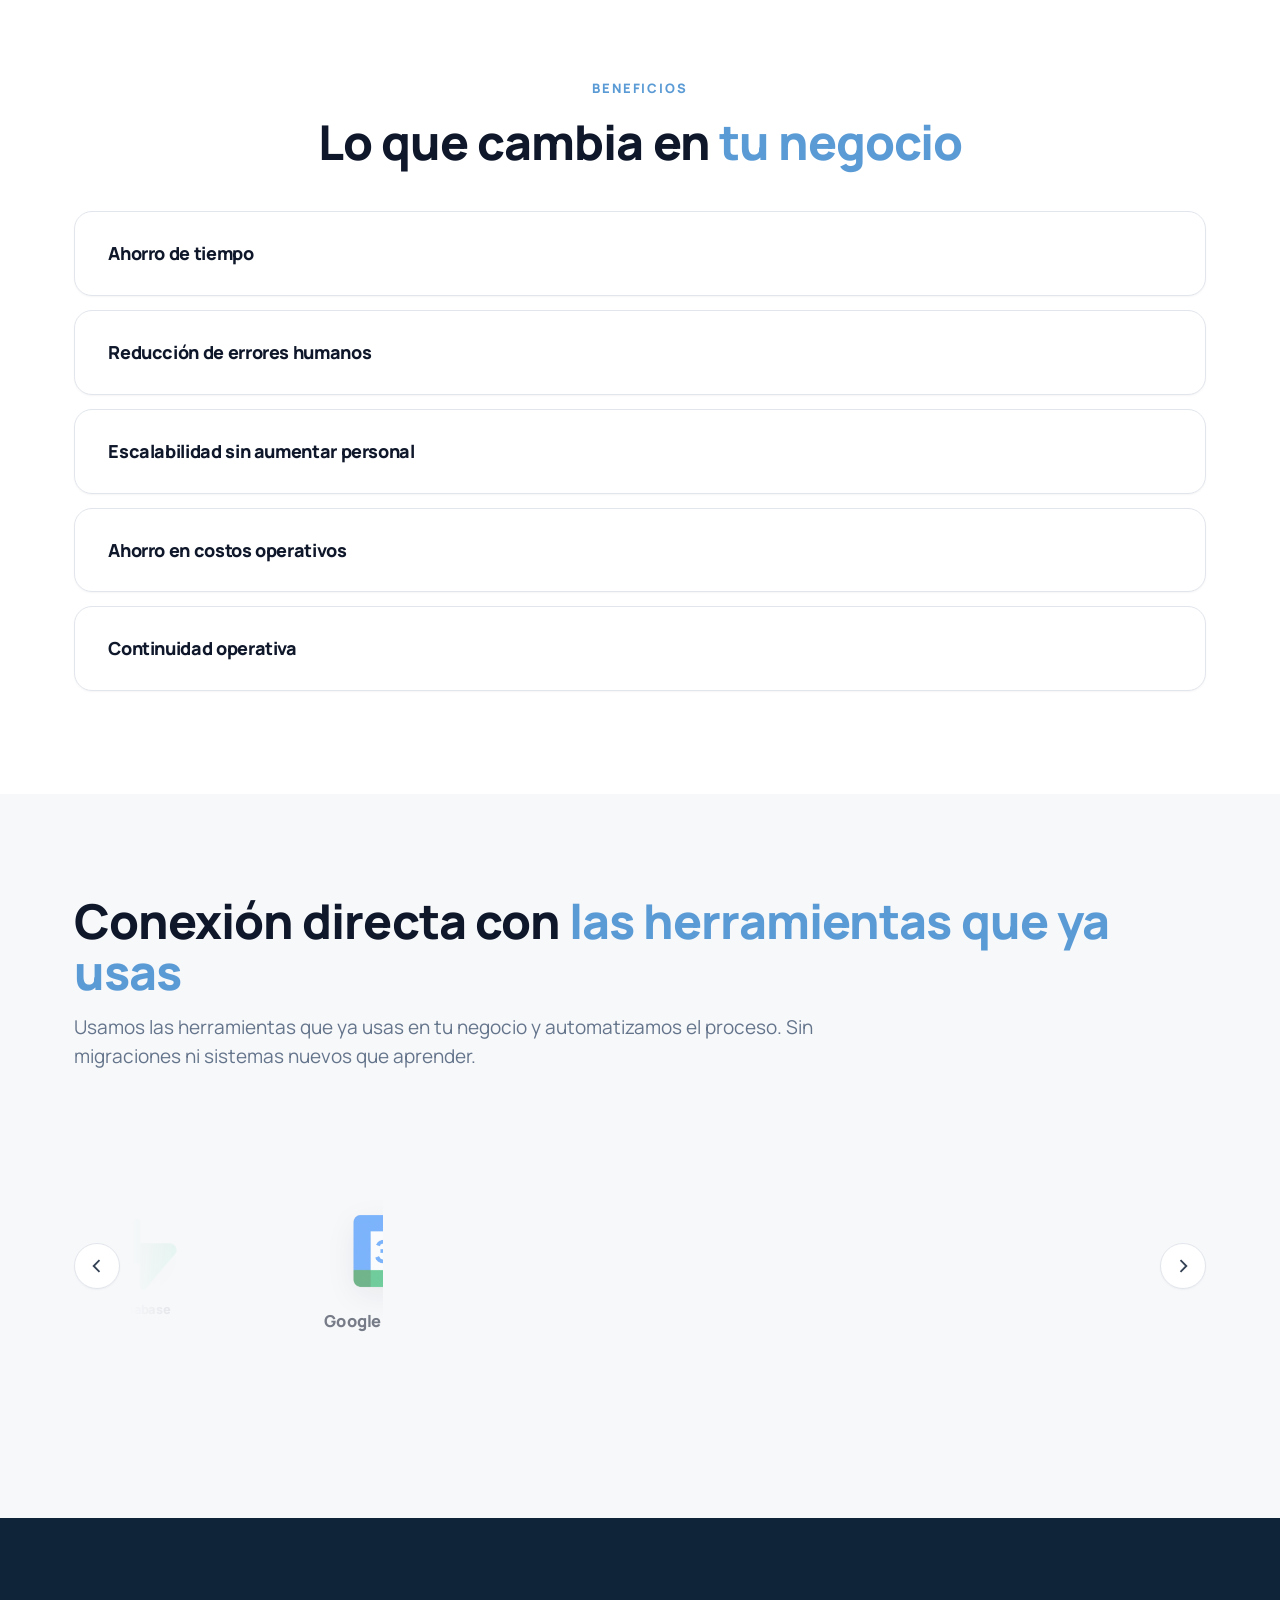
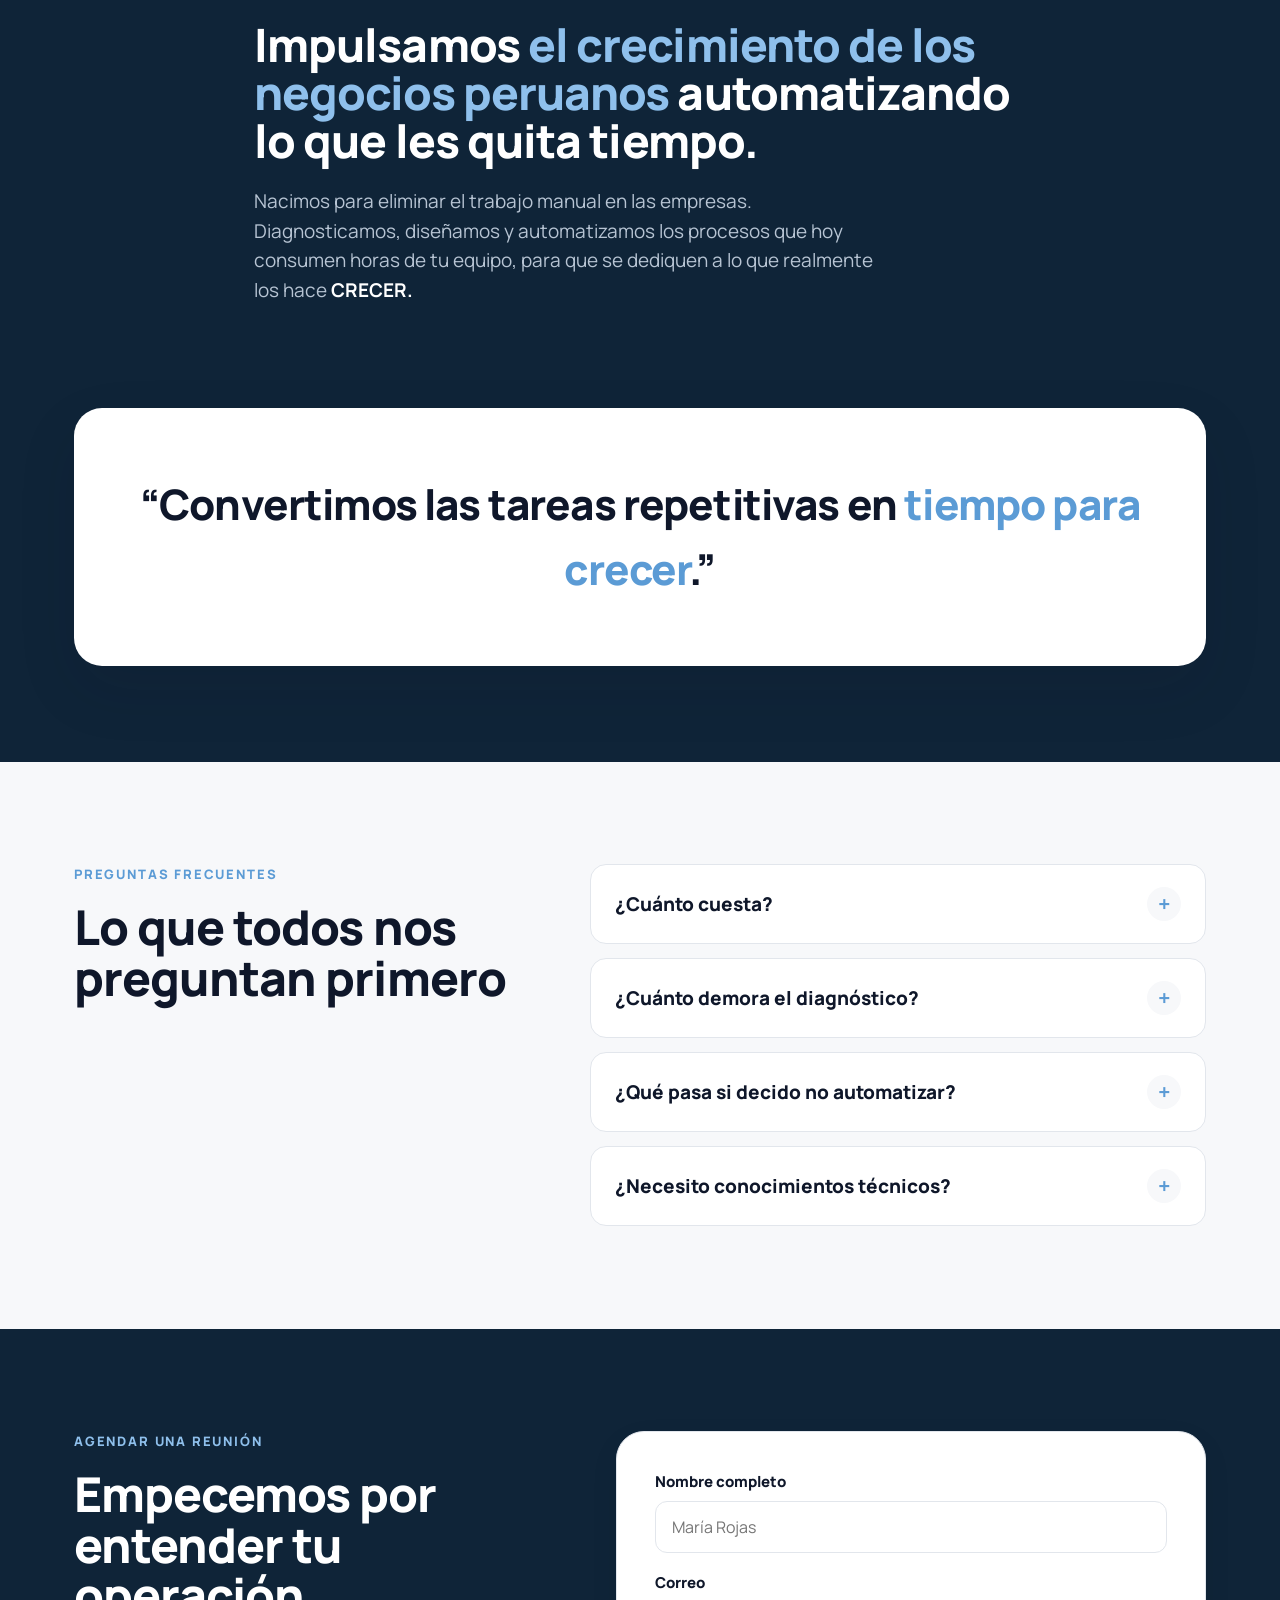
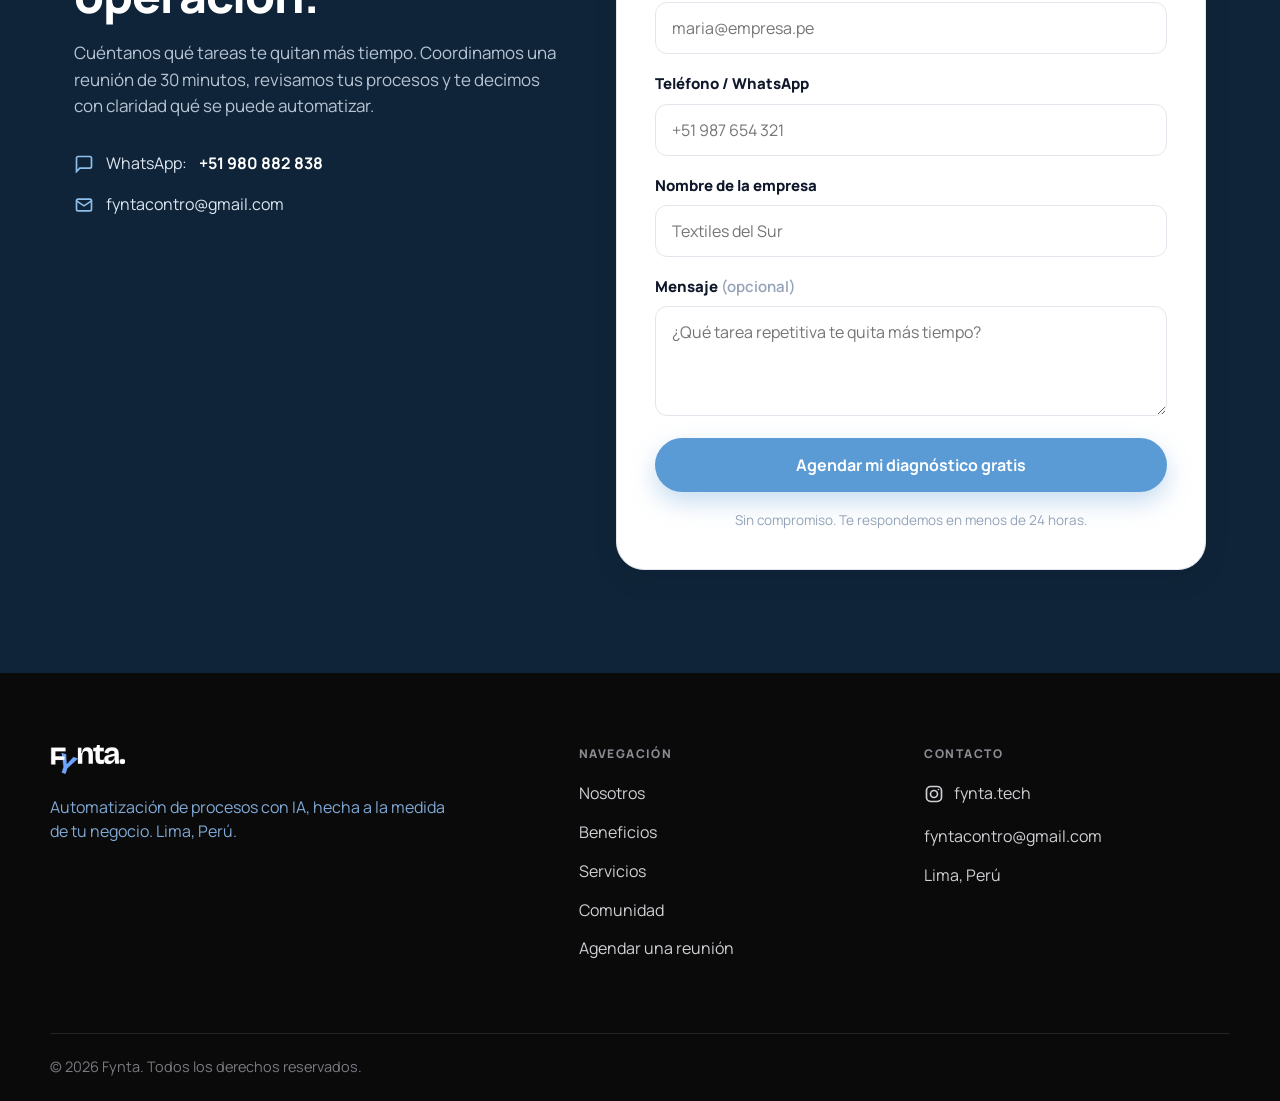
==== commit a439e351: "Footer: espacio del logo en móvil e Instagram fynta.tech - Restaura el padding vertical del footer e" ====
--- a/index.html
+++ b/index.html
@@ -288,7 +288,7 @@
     <div>
       <h4>Contacto</h4>
       <ul>
-        <li><a href="https://instagram.com/fynta.pe">@fynta.pe</a></li>
+        <li><a class="footer-ig" href="https://www.instagram.com/fynta.tech/" target="_blank" rel="noopener" aria-label="Instagram de Fynta"><svg viewBox="0 0 24 24" fill="none" stroke="currentColor" stroke-width="2" stroke-linecap="round" stroke-linejoin="round" aria-hidden="true"><rect x="3" y="3" width="18" height="18" rx="5"/><circle cx="12" cy="12" r="4.2"/><circle cx="17.4" cy="6.6" r="1" fill="currentColor" stroke="none"/></svg>fynta.tech</a></li>
         <li><a href="mailto:fyntacontro@gmail.com">fyntacontro@gmail.com</a></li>
         <li><a href="#">Lima, Perú</a></li>
       </ul>
--- a/styles.css
+++ b/styles.css
@@ -267,6 +267,8 @@
 .footer ul{list-style:none;margin:0;padding:0;display:grid;gap:14px}
 .footer ul a{color:#cfcfd4;transition:color .2s}
 .footer ul a:hover{color:#fff}
+.footer-ig{display:inline-flex;align-items:center;gap:10px}
+.footer-ig svg{width:20px;height:20px;flex:0 0 auto}
 .footer-bottom{border-top:1px solid rgba(255,255,255,.1);display:flex;justify-content:space-between;gap:16px;flex-wrap:wrap;padding:22px 0;color:#7a7a82;font-size:14.5px}
 
 /* ============================================================
@@ -395,7 +397,8 @@
   .wrap{padding:0 18px}
   .hero-cta{flex-direction:column}
   .hero-cta .btn{width:100%}
-  .footer-top{grid-template-columns:1fr;gap:28px}
+  .footer-top{grid-template-columns:1fr;gap:28px;padding-top:52px;padding-bottom:40px}
+  .footer-bottom{padding-top:20px;padding-bottom:24px}
   .card-sm{grid-template-columns:1fr}
   .card-sm .ico-box{margin-bottom:6px}
 }
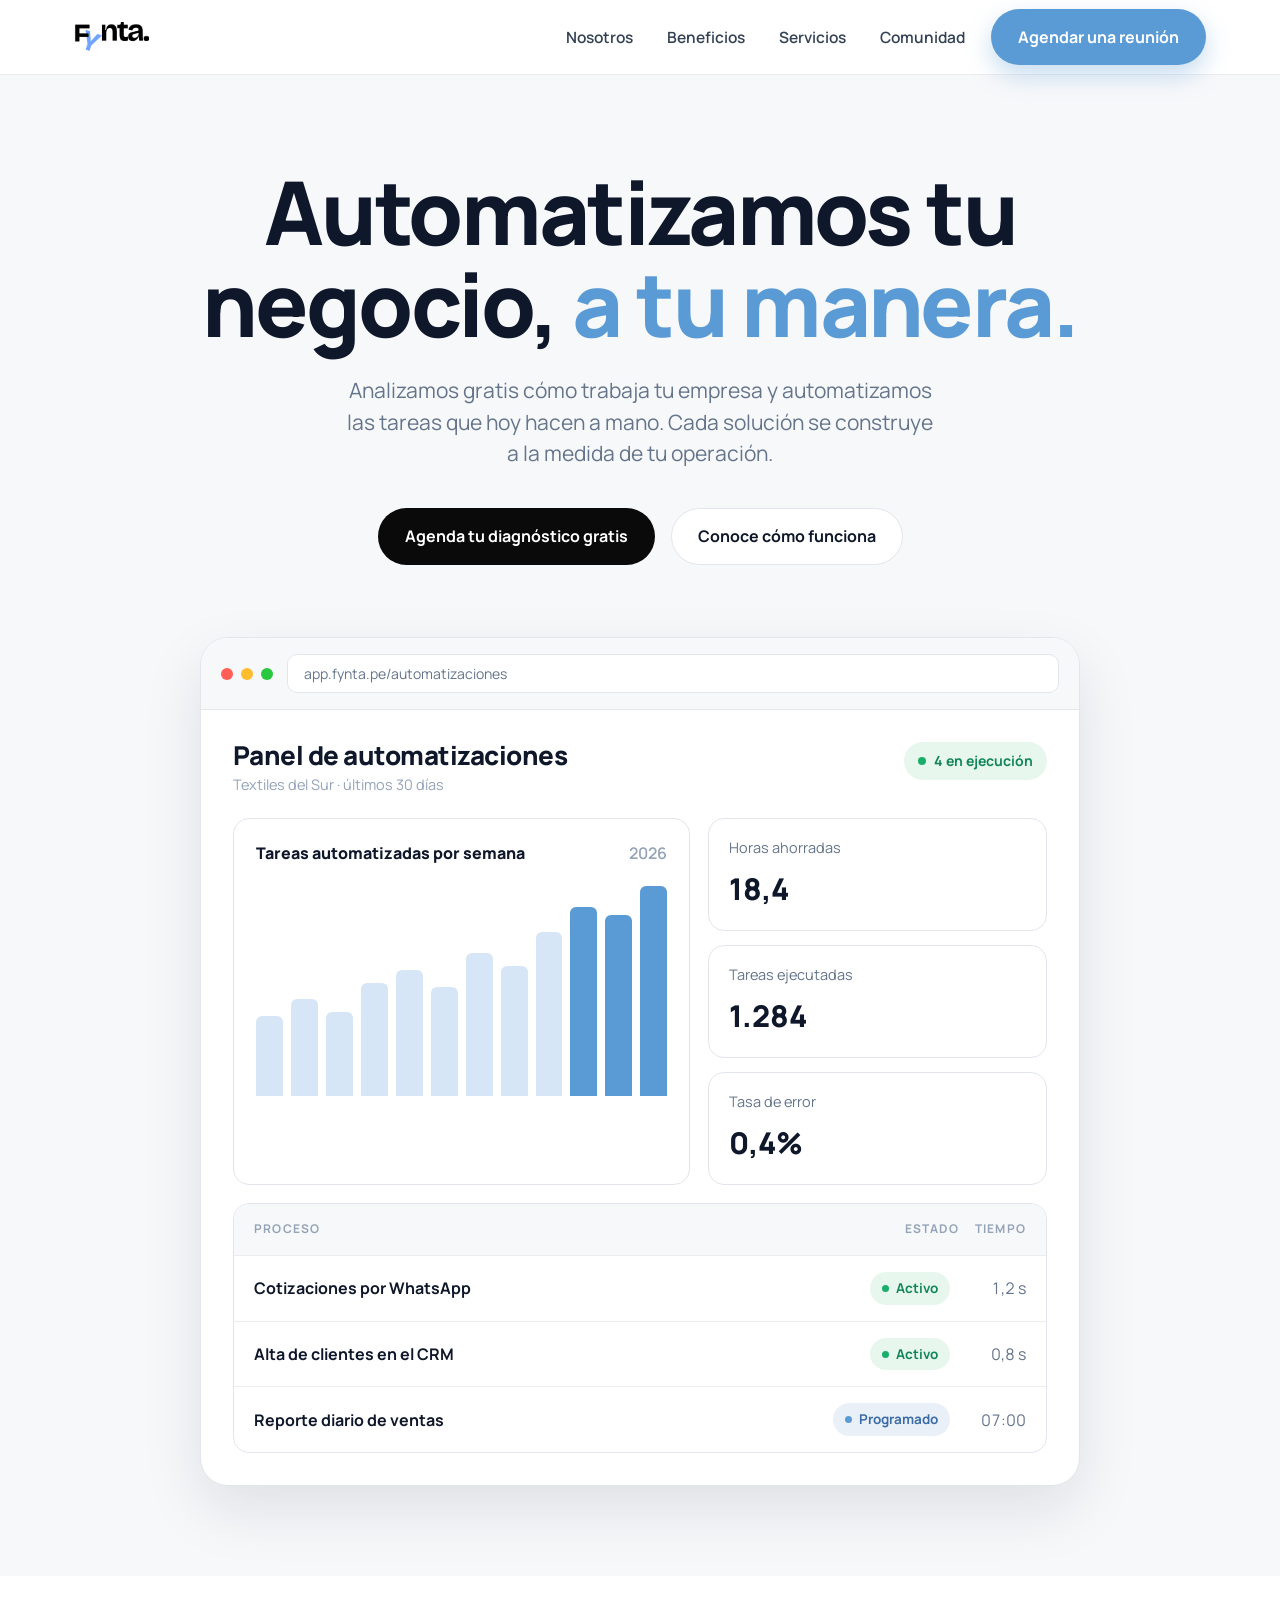
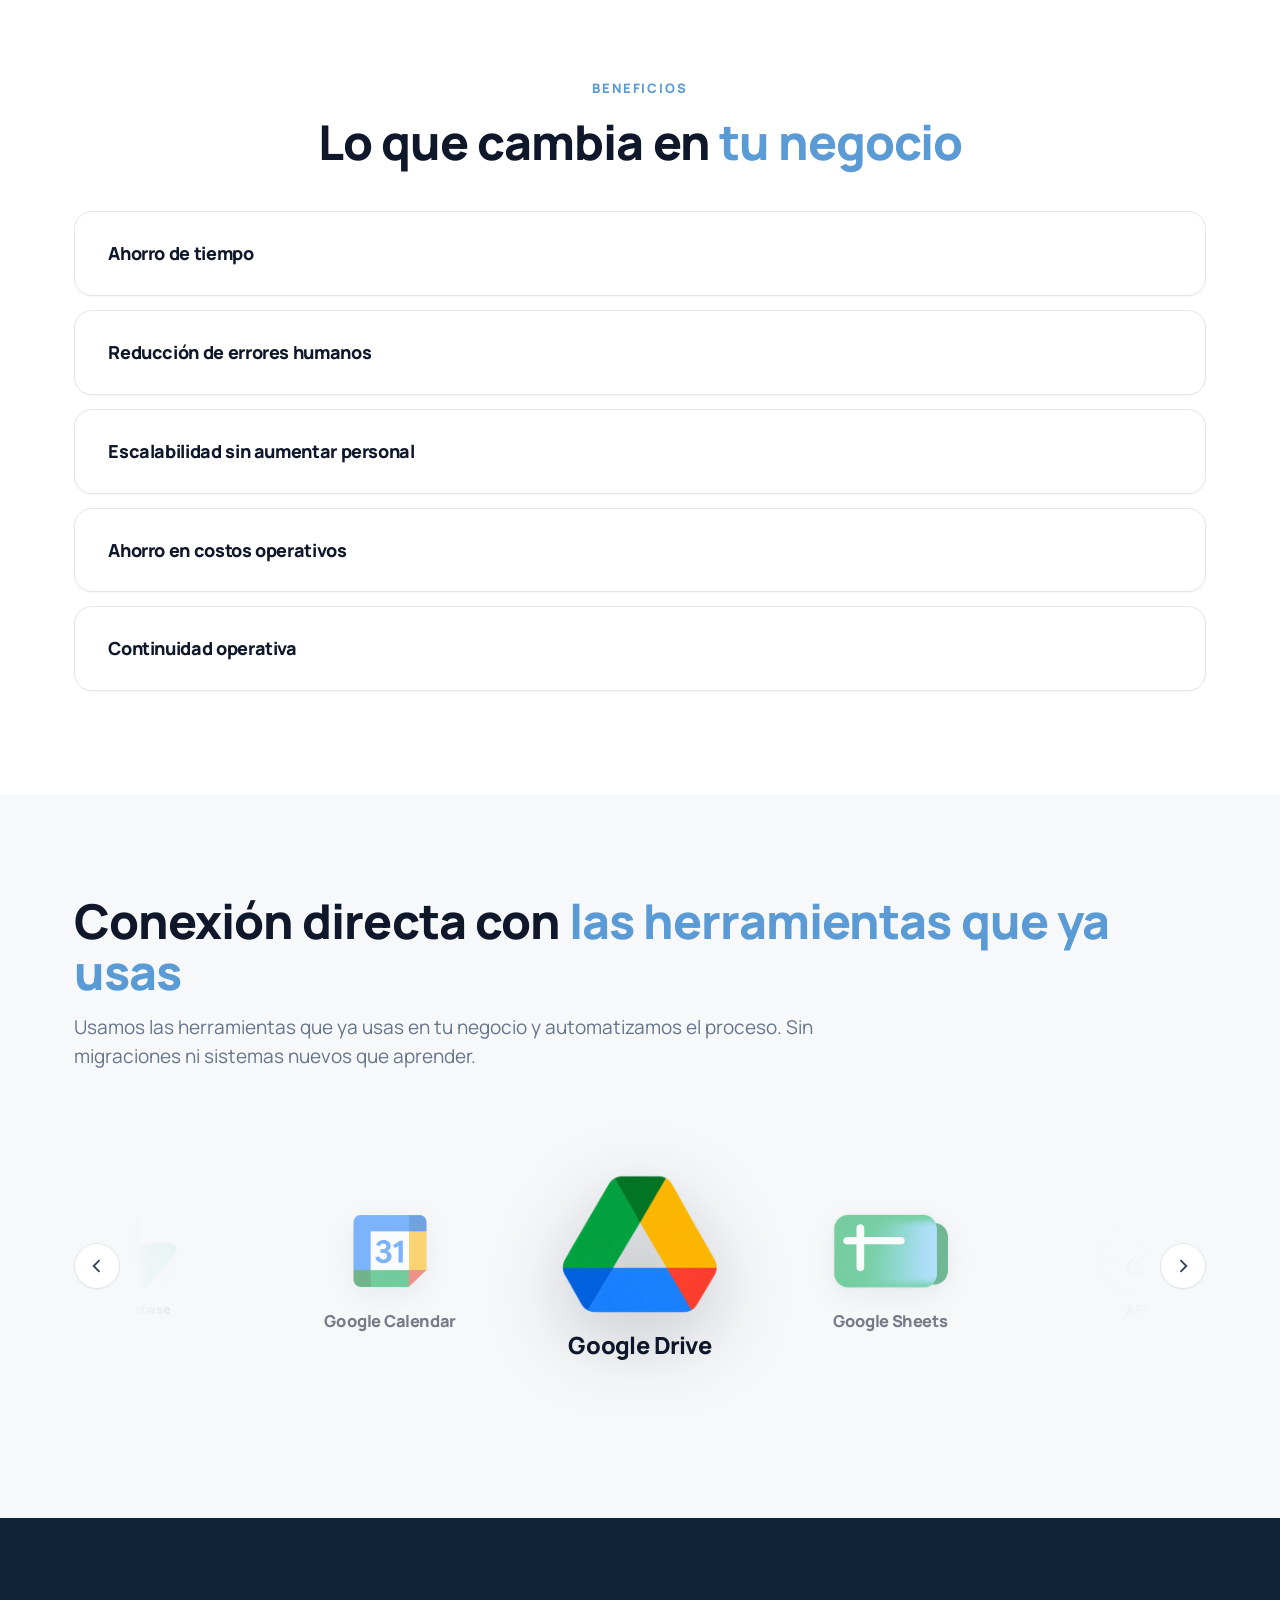
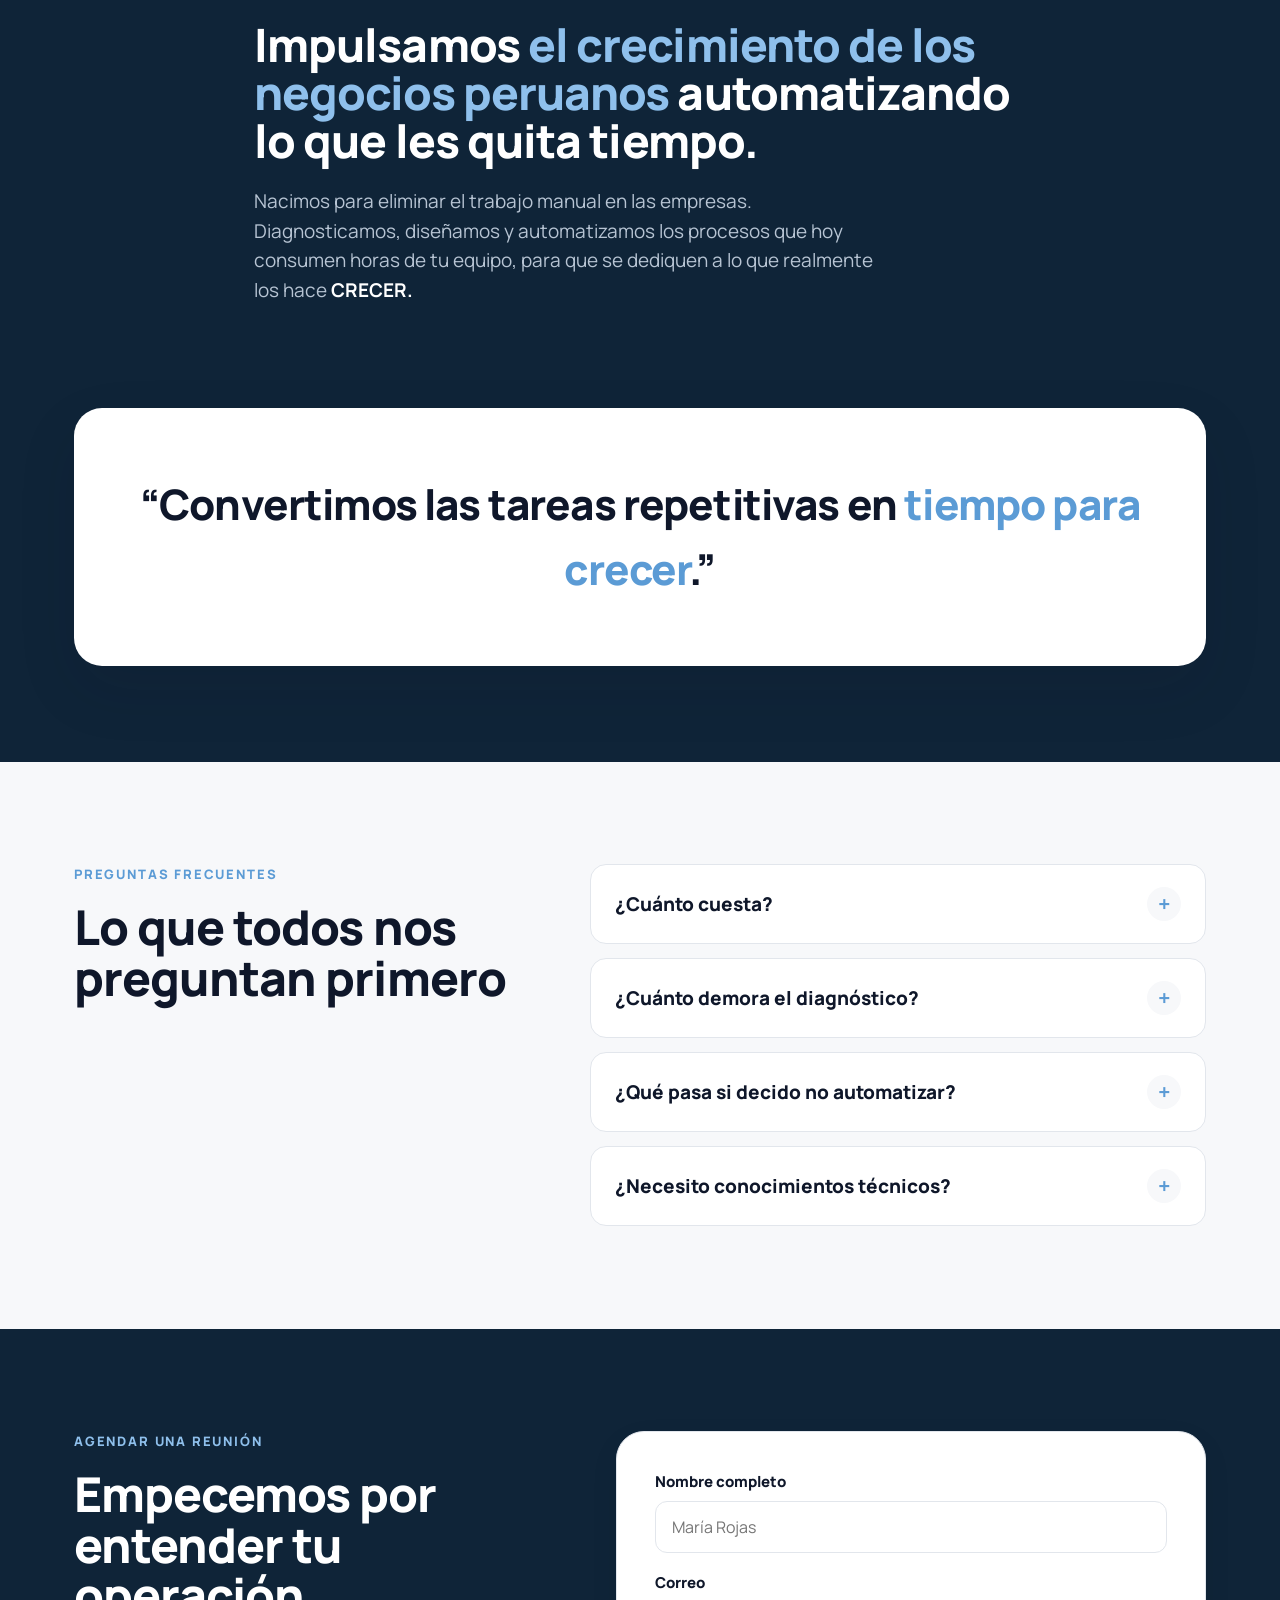
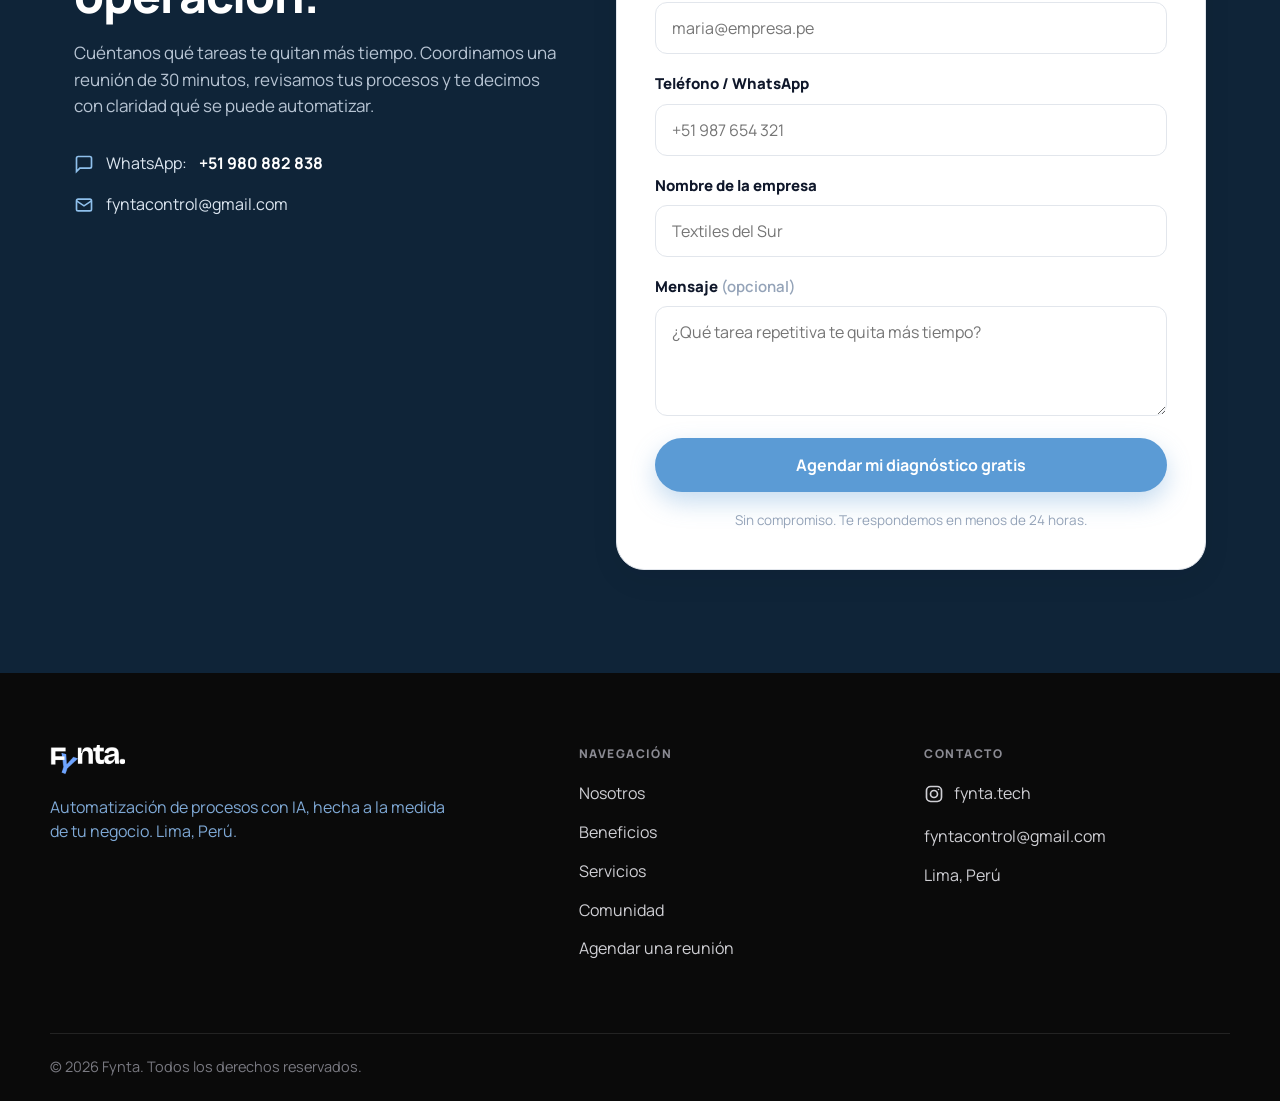
==== commit e23c4f99: "Corregir correo de contacto a fyntacontrol@gmail.com Co-Authored-By: Claude Opus 5.5 <noreply@anthro" ====
--- a/index.html
+++ b/index.html
@@ -235,9 +235,9 @@
           <svg viewBox="0 0 24 24" fill="none" stroke="currentColor" stroke-width="2"><path d="M21 15a2 2 0 0 1-2 2H7l-4 4V5a2 2 0 0 1 2-2h14a2 2 0 0 1 2 2Z"/></svg>
           WhatsApp: <b>+51 980 882 838</b>
         </a>
-        <a href="mailto:fyntacontro@gmail.com">
+        <a href="mailto:fyntacontrol@gmail.com">
           <svg viewBox="0 0 24 24" fill="none" stroke="currentColor" stroke-width="2"><rect x="3" y="5" width="18" height="14" rx="2"/><path d="m3 7 9 6 9-6"/></svg>
-          fyntacontro@gmail.com
+          fyntacontrol@gmail.com
         </a>
       </div>
     </div>
@@ -289,7 +289,7 @@
       <h4>Contacto</h4>
       <ul>
         <li><a class="footer-ig" href="https://www.instagram.com/fynta.tech/" target="_blank" rel="noopener" aria-label="Instagram de Fynta"><svg viewBox="0 0 24 24" fill="none" stroke="currentColor" stroke-width="2" stroke-linecap="round" stroke-linejoin="round" aria-hidden="true"><rect x="3" y="3" width="18" height="18" rx="5"/><circle cx="12" cy="12" r="4.2"/><circle cx="17.4" cy="6.6" r="1" fill="currentColor" stroke="none"/></svg>fynta.tech</a></li>
-        <li><a href="mailto:fyntacontro@gmail.com">fyntacontro@gmail.com</a></li>
+        <li><a href="mailto:fyntacontrol@gmail.com">fyntacontrol@gmail.com</a></li>
         <li><a href="#">Lima, Perú</a></li>
       </ul>
     </div>
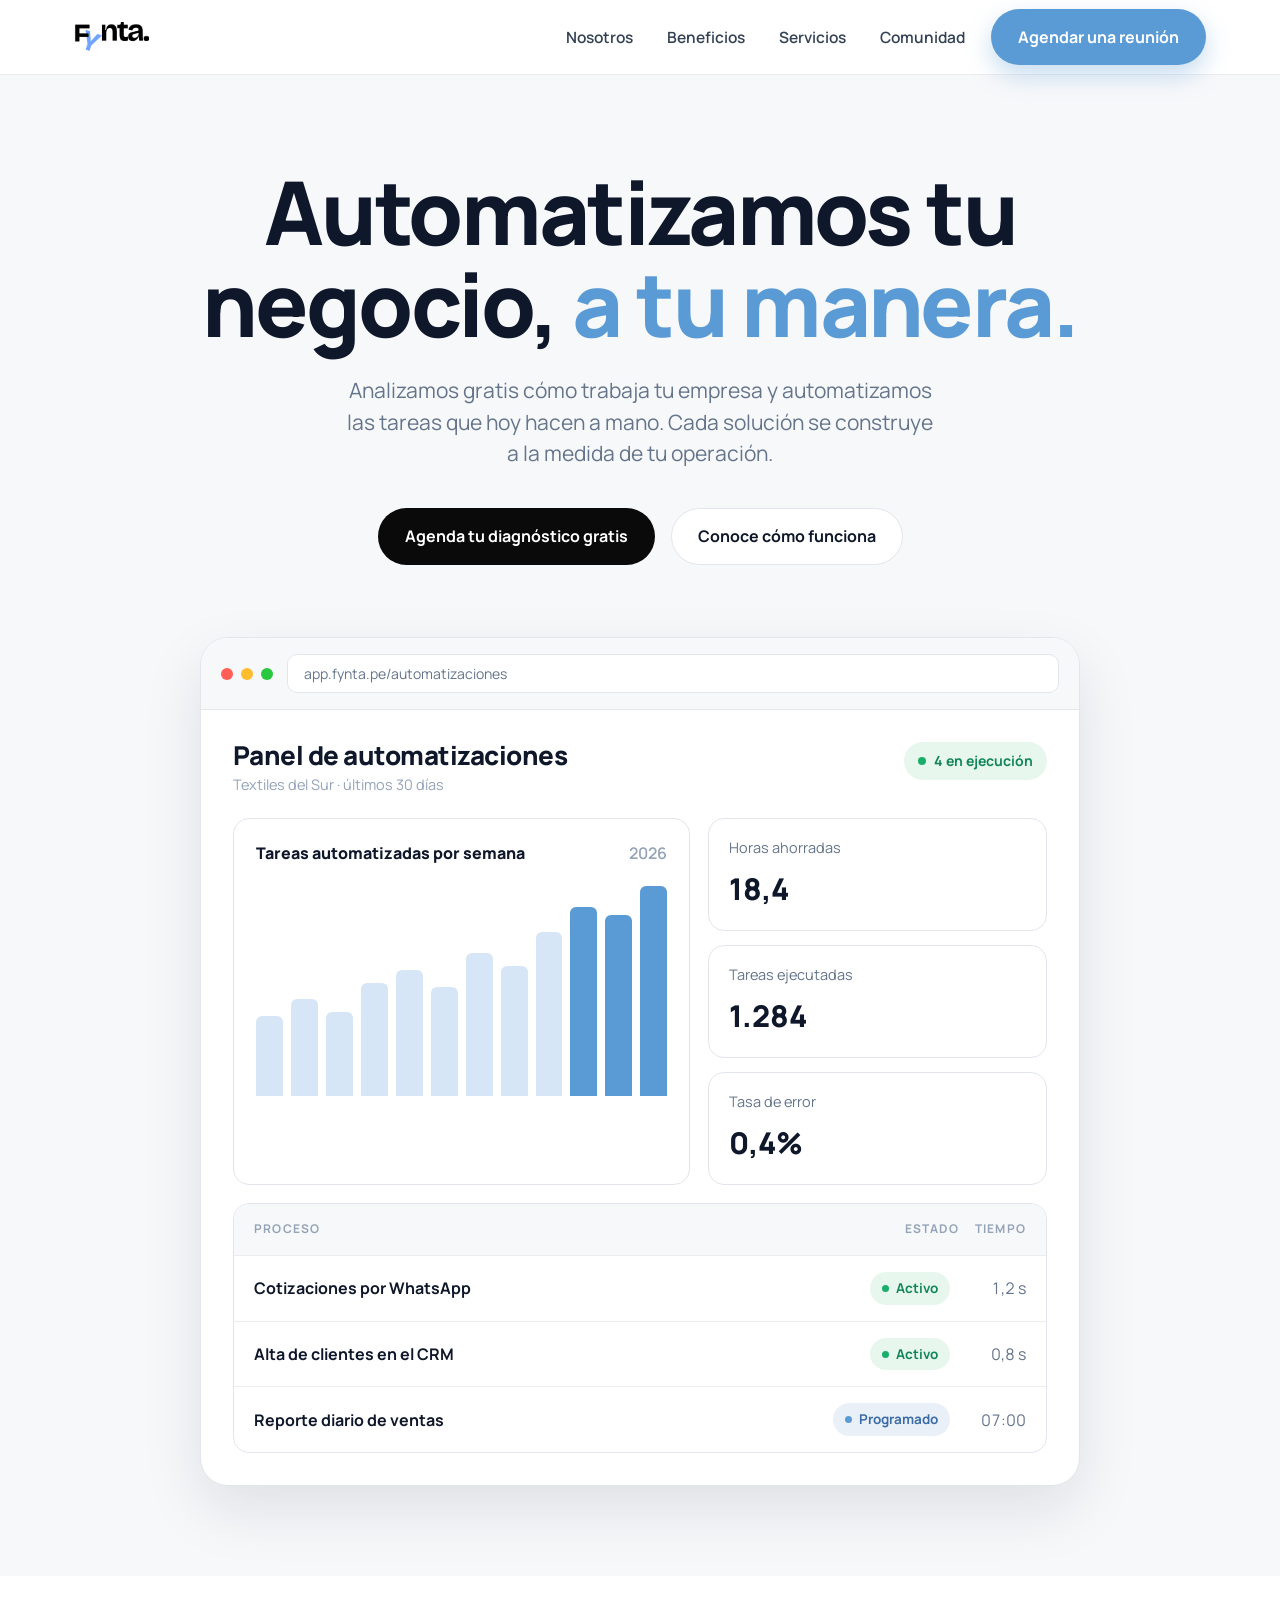
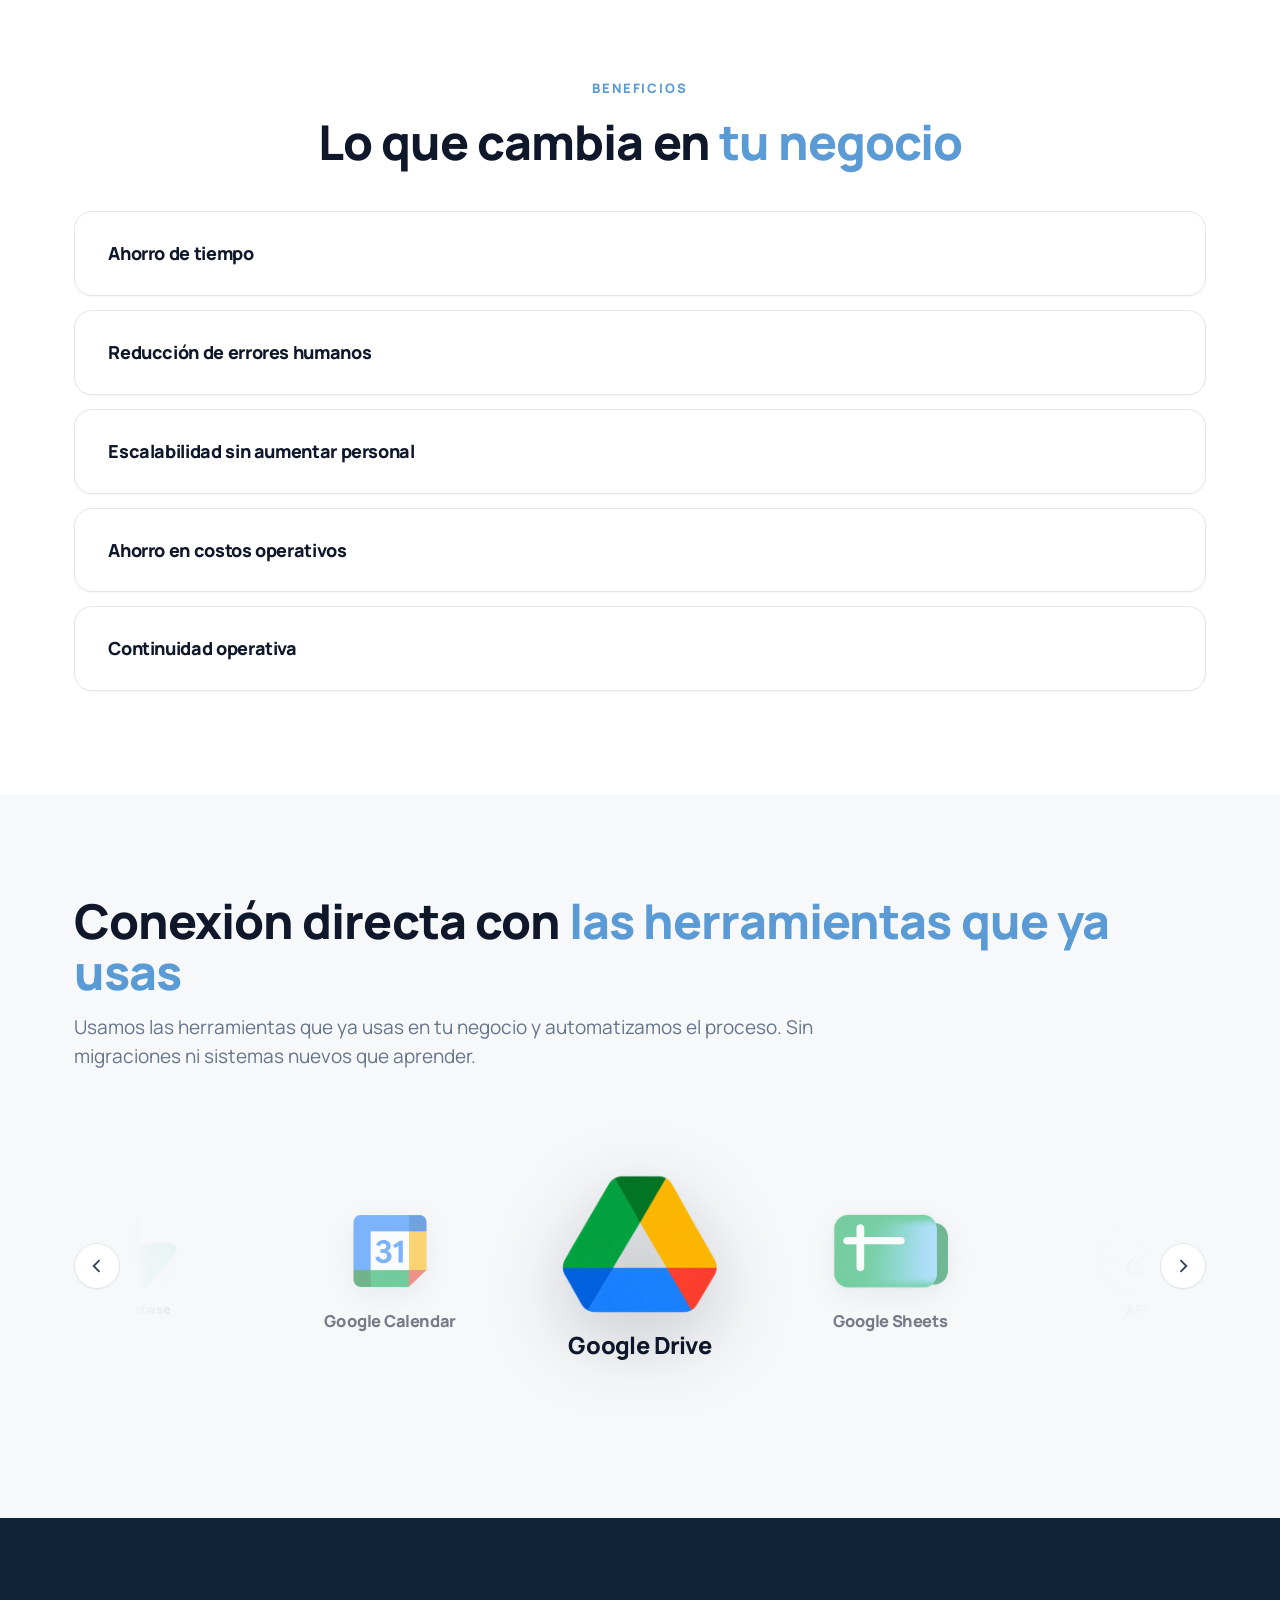
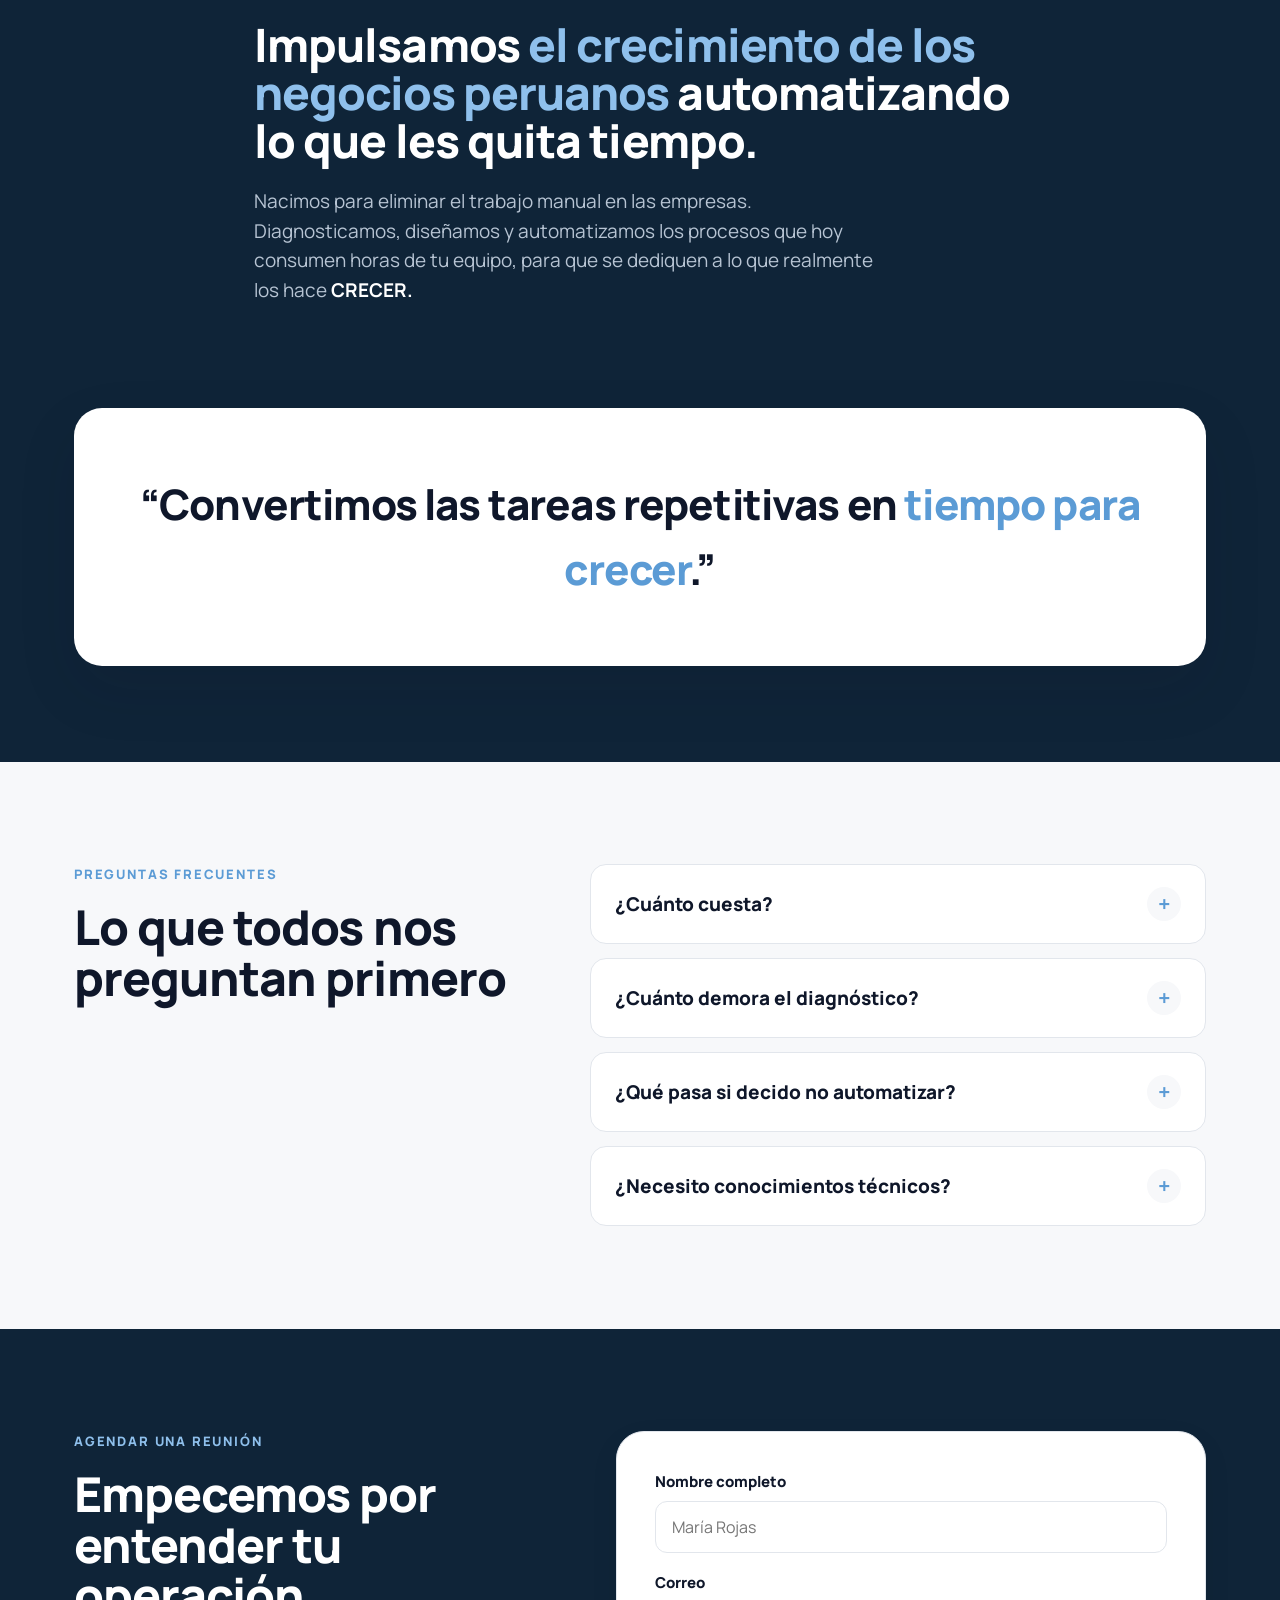
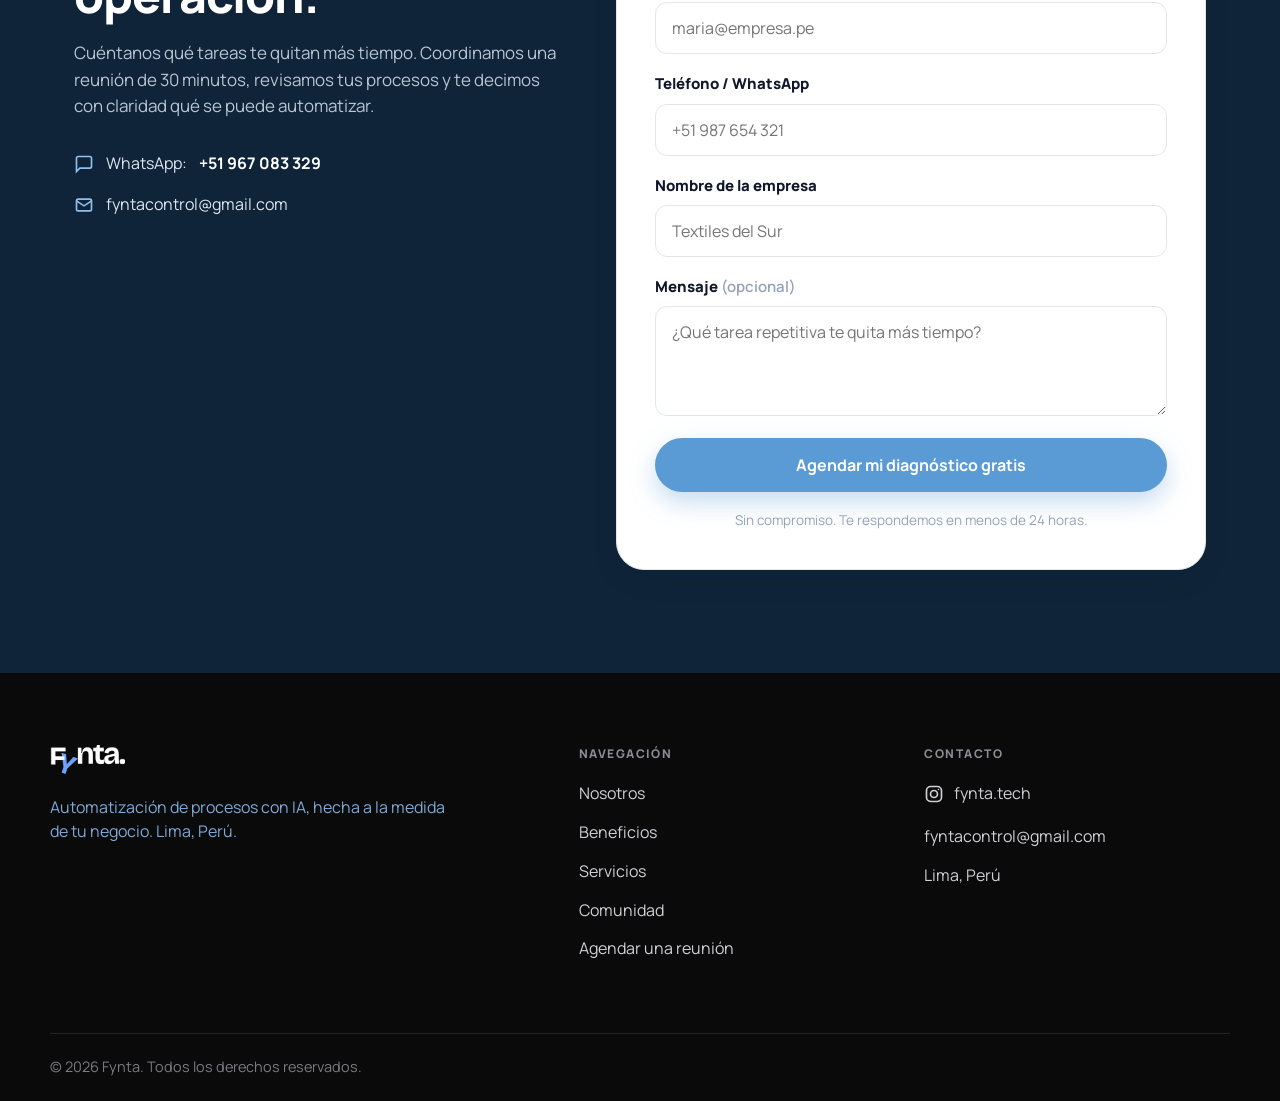
==== commit 332fae18: "WhatsApp: nuevo número +51 967 083 329 con enlace al chat Co-Authored-By: Claude Opus 5.5 <noreply@a" ====
--- a/index.html
+++ b/index.html
@@ -231,9 +231,9 @@
       <h2 class="sec-title">Empecemos por entender tu operación.</h2>
       <p>Cuéntanos qué tareas te quitan más tiempo. Coordinamos una reunión de 30 minutos, revisamos tus procesos y te decimos con claridad qué se puede automatizar.</p>
       <div class="book-contact">
-        <a href="https://wa.me/51980882838">
+        <a href="https://wa.me/51967083329" target="_blank" rel="noopener">
           <svg viewBox="0 0 24 24" fill="none" stroke="currentColor" stroke-width="2"><path d="M21 15a2 2 0 0 1-2 2H7l-4 4V5a2 2 0 0 1 2-2h14a2 2 0 0 1 2 2Z"/></svg>
-          WhatsApp: <b>+51 980 882 838</b>
+          WhatsApp: <b>+51 967 083 329</b>
         </a>
         <a href="mailto:fyntacontrol@gmail.com">
           <svg viewBox="0 0 24 24" fill="none" stroke="currentColor" stroke-width="2"><rect x="3" y="5" width="18" height="14" rx="2"/><path d="m3 7 9 6 9-6"/></svg>
--- a/styles.css
+++ b/styles.css
@@ -308,6 +308,8 @@
 .cta-side{display:grid;gap:20px;justify-items:start}
 .cta-side .wa,.cta-side .mail{display:flex;align-items:center;gap:12px;color:#DCE6F0;font-size:16px}
 .cta-side .wa b{color:#fff}
+.cta-side .wa:hover b,.cta-side .mail:hover{color:#fff}
+.cta-side .wa:hover b{text-decoration:underline;text-underline-offset:3px}
 .cta-side svg{width:20px;height:20px;color:#8FC0EC}
 .cta-side .icircle{width:38px;height:38px;border-radius:50%;background:rgba(255,255,255,.1);display:grid;place-items:center}
 
@@ -354,8 +356,8 @@
 .rv-card{background:#fff;border:1px solid var(--gray-200);border-radius:22px;
   padding:clamp(24px,2.8vw,36px);box-shadow:0 10px 26px rgba(15,23,42,.07);display:flex;flex-direction:column}
 .rv-work{justify-content:center}
-.rv-work h3{font-size:clamp(20px,2vw,24px);font-weight:800}
-.rv-work p{color:var(--ink-soft);font-size:16px;line-height:1.7;margin-top:14px}
+.rv-work h3{font-size:clamp(24px,2.6vw,31px);font-weight:800;text-align:center;letter-spacing:-.02em}
+.rv-work p{color:var(--ink-soft);font-size:16px;line-height:1.7;margin-top:18px}
 .rv-review{gap:16px}
 .rv-quote{color:var(--ink);font-size:clamp(16px,1.35vw,17.5px);line-height:1.65;font-weight:500}
 .rv-foot{display:flex;align-items:center;gap:16px;margin-top:auto;padding-top:18px;border-top:1px solid var(--divider)}
